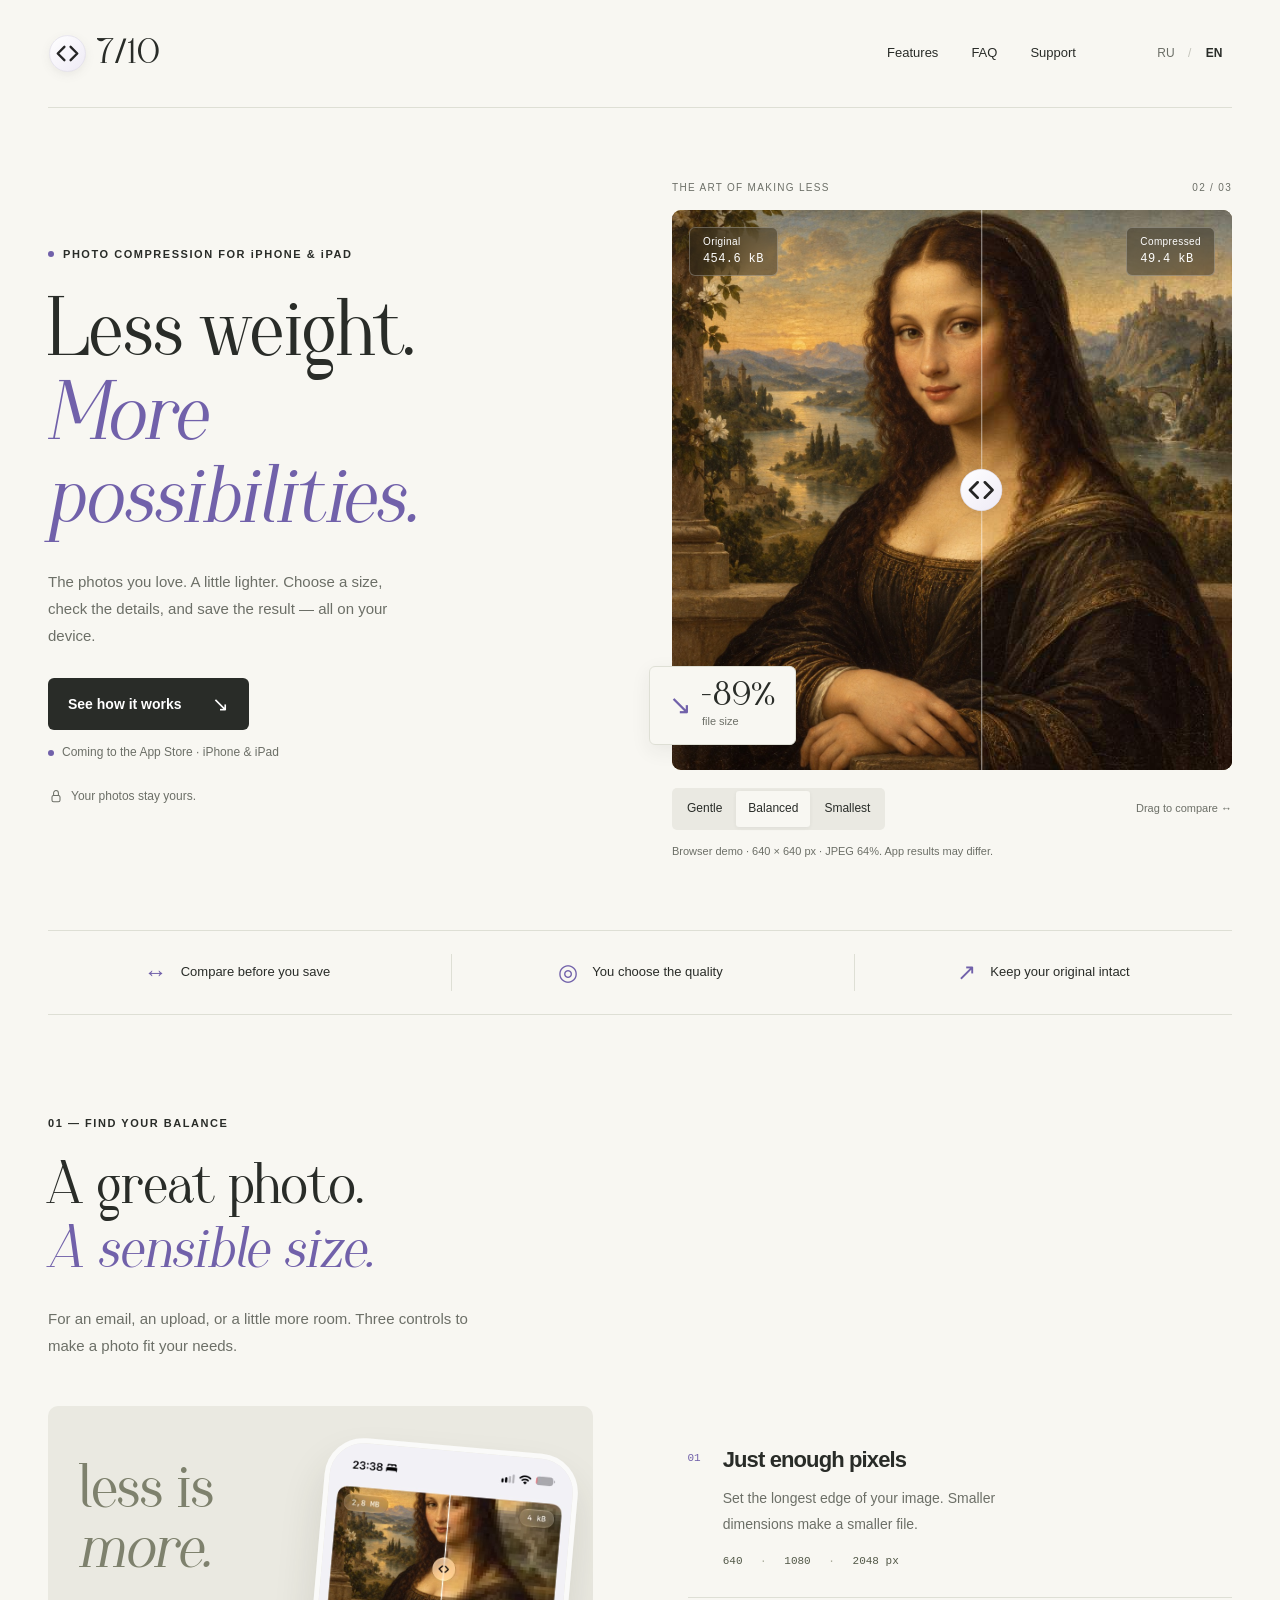
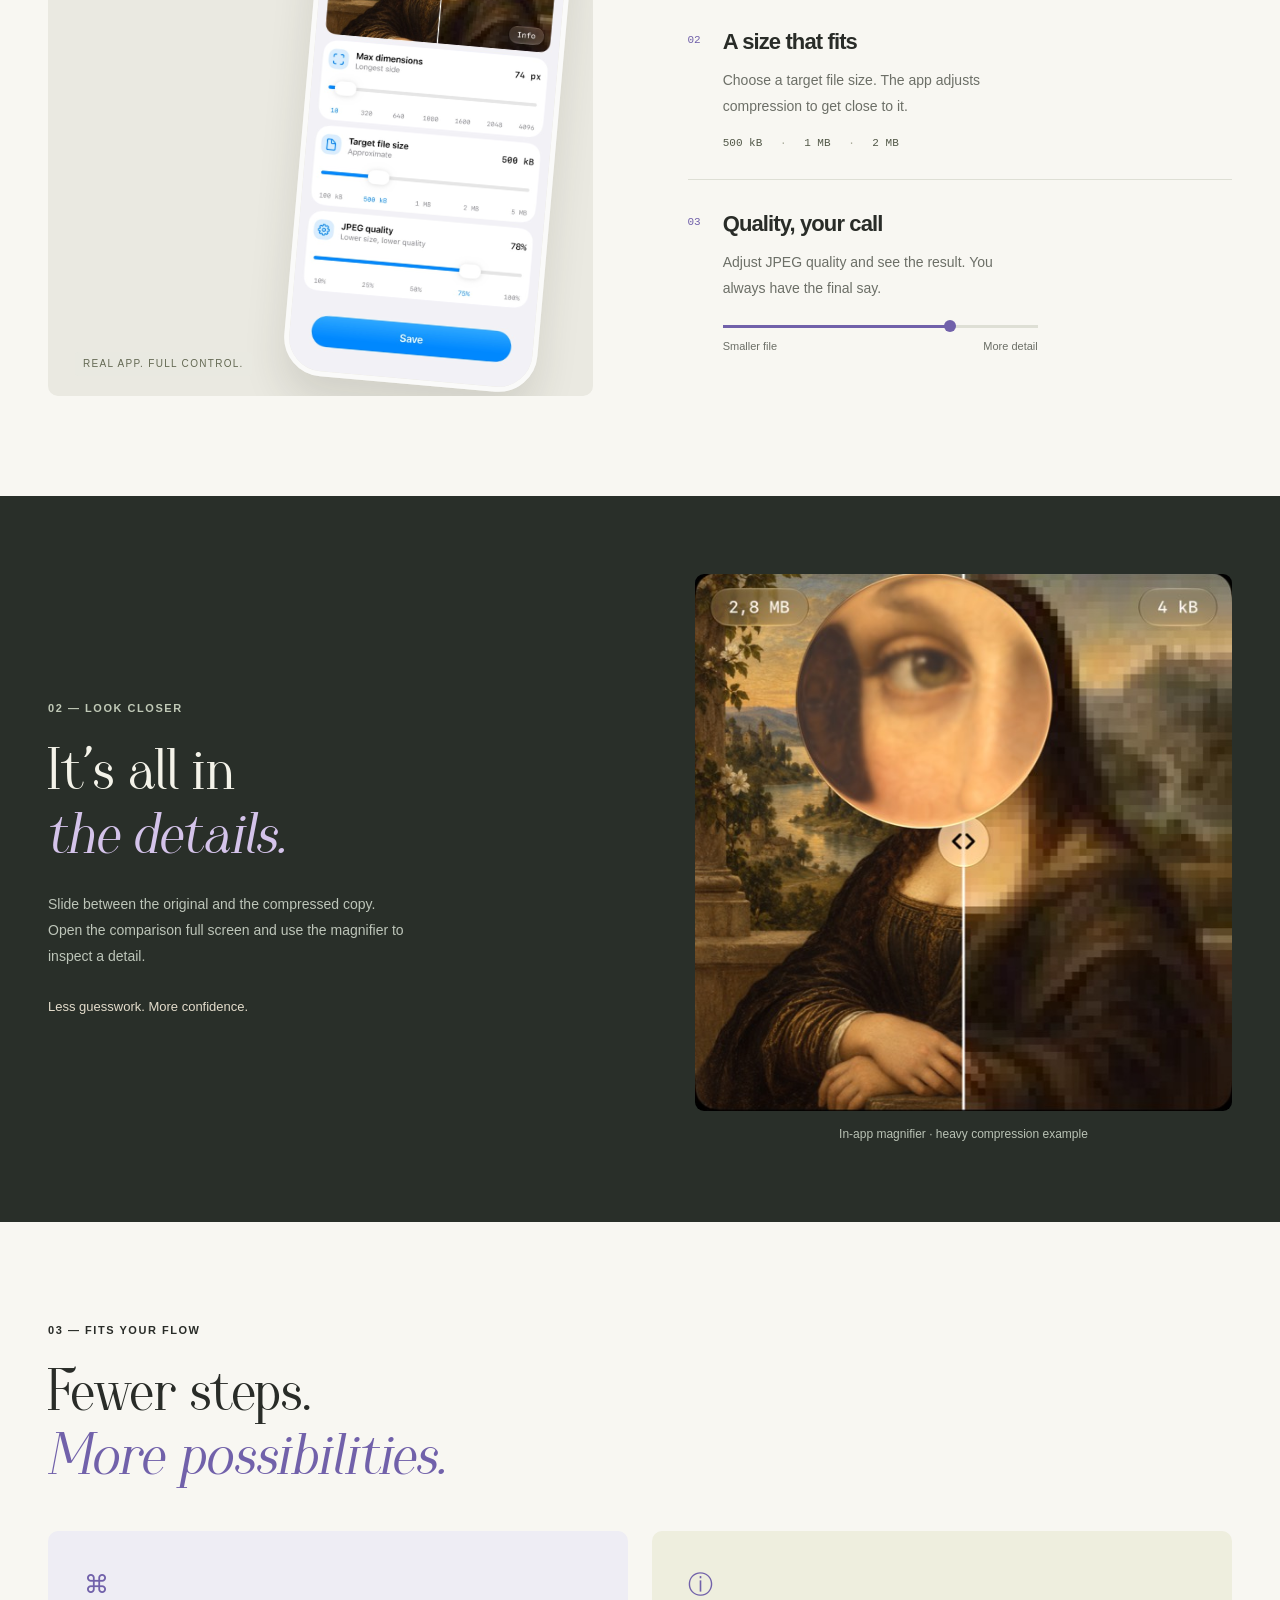
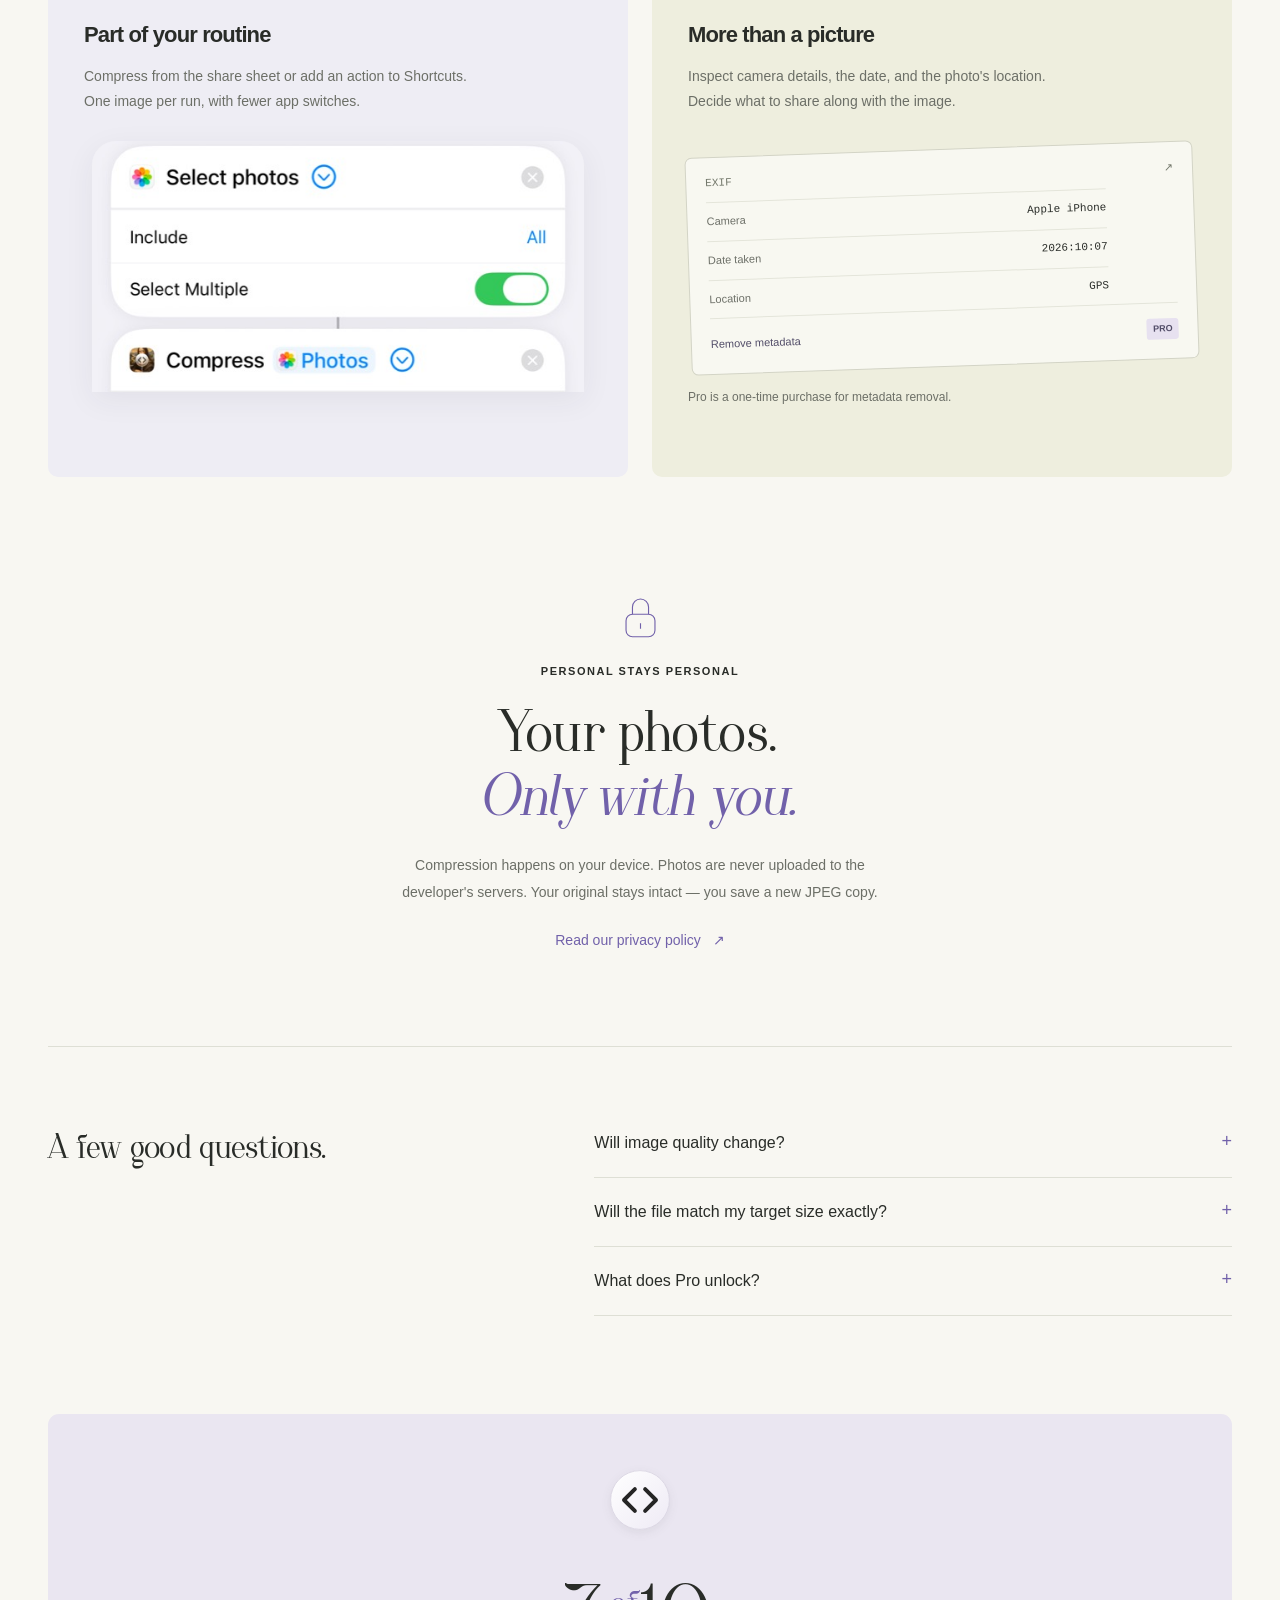
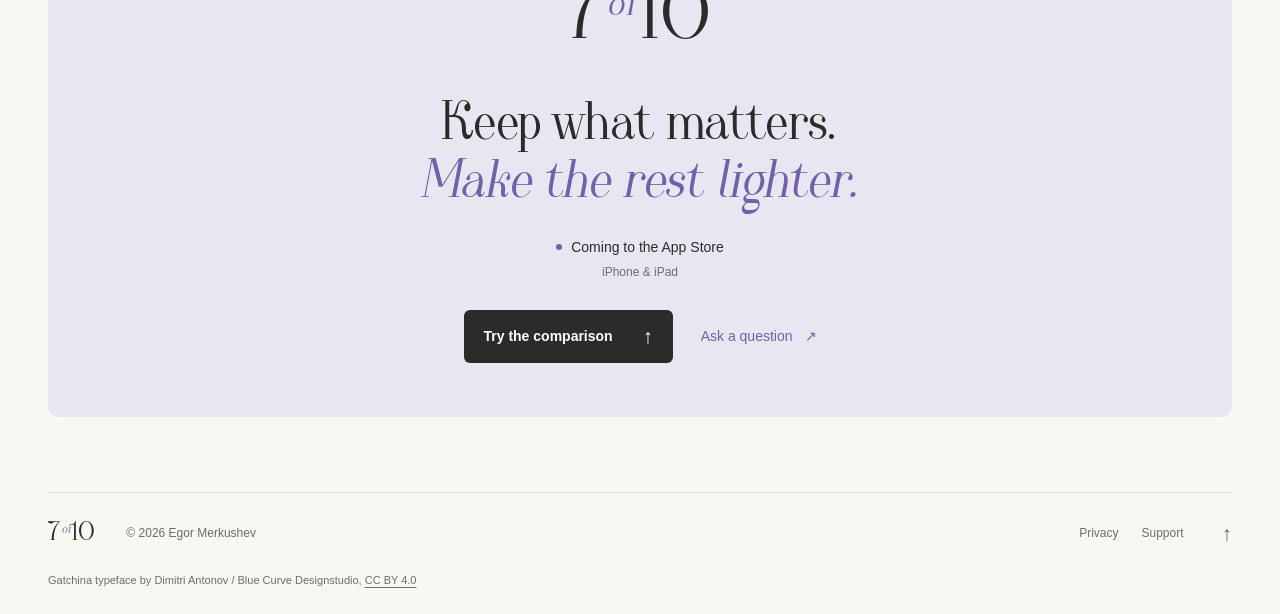
==== website/7of10/index.html @ e05f2021 "Display 7/10 in site headers with 7 of 10 accessible text" ====
<!doctype html>
<html lang="ru">
<head>
  <meta charset="utf-8">
  <meta name="viewport" content="width=device-width, initial-scale=1">
  <meta name="theme-color" content="#f8f7f2">
  <meta name="description" content="7 из 10 — сжимайте фотографии на iPhone и iPad. Настройте размер, сравните детали и сохраните JPEG-копию. Всё на вашем устройстве.">
  <title>7 из 10 — меньше вес, больше свободы</title>
  <link rel="canonical" href="https://egormerkushev.ru/7of10/">
  <link rel="alternate" hreflang="ru" href="https://egormerkushev.ru/7of10/">
  <link rel="alternate" hreflang="en" href="https://egormerkushev.ru/7of10/?lang=en">
  <link rel="alternate" hreflang="x-default" href="https://egormerkushev.ru/7of10/">
  <meta property="og:type" content="website">
  <meta property="og:site_name" content="7 из 10 · 7 of 10">
  <meta property="og:url" content="https://egormerkushev.ru/7of10/">
  <meta property="og:title" content="7 из 10 — фотокомпрессор · 7 of 10 — photo compressor">
  <meta property="og:description" content="Сжимайте фото на iPhone и iPad прямо на устройстве. Compress photos on iPhone and iPad, right on your device.">
  <meta property="og:image" content="https://egormerkushev.ru/7of10/assets/og-image.jpg">
  <meta property="og:image:width" content="1200">
  <meta property="og:image:height" content="630">
  <meta property="og:image:alt" content="7 of 10: original vs compressed portrait, −89% file size">
  <meta property="og:locale" content="ru_RU">
  <meta property="og:locale:alternate" content="en_US">
  <meta name="twitter:card" content="summary_large_image">
  <link rel="icon" type="image/svg+xml" href="assets/favicon.svg?v=2">
  <link rel="apple-touch-icon" href="assets/apple-touch-icon.png?v=2">
  <link rel="preload" as="image" href="assets/mona-lisa.jpg" fetchpriority="high">
  <link rel="preload" as="font" type="font/woff2" href="assets/fonts/gatchina-regular.woff2" crossorigin>
  <link rel="preload" as="font" type="font/woff2" href="assets/fonts/gatchina-italic.woff2" crossorigin>
  <link rel="stylesheet" href="landing.css?v=2">
  <script>
    // Pick the language before first paint so English visitors don't see Russian copy flash.
    (() => {
      let lang = new URLSearchParams(location.search).get('lang');
      if (lang !== 'ru' && lang !== 'en') {
        try { lang = localStorage.getItem('7of10-lang'); } catch (error) { lang = null; }
      }
      if (lang !== 'ru' && lang !== 'en') lang = /^ru|^be|^uk|^kk/i.test(navigator.language || '') ? 'ru' : 'en';
      document.documentElement.lang = lang;
      document.documentElement.classList.add('js');
      if (lang === 'en') document.documentElement.classList.add('lang-pending');
    })();
  </script>
  <script src="landing.js" defer></script>
  <script type="application/ld+json">{"@context": "https://schema.org", "@type": "SoftwareApplication", "name": "7 из 10", "alternateName": "7 of 10", "applicationCategory": "PhotographyApplication", "operatingSystem": "iOS, iPadOS", "description": "Сжимайте фотографии на iPhone и iPad: настройте размер, сравните детали и сохраните JPEG-копию. Всё на вашем устройстве.", "url": "https://egormerkushev.ru/7of10/", "image": "https://egormerkushev.ru/7of10/assets/og-image.jpg", "author": {"@type": "Person", "name": "Egor Merkushev"}, "inLanguage": ["ru", "en"]}</script>
</head>
<body>
  <a class="skip-link" href="#main" data-ru="К содержимому" data-en="Skip to content">К содержимому</a>
  <header class="header wrap">
    <a class="brand" href="#top" aria-label="7 of 10"><img class="brand-icon" src="assets/favicon.svg?v=2" width="39" height="39" alt="7 of 10"><span class="wordmark" aria-hidden="true">7/10</span></a>
    <nav class="nav" aria-label="Навигация" data-label-ru="Навигация" data-label-en="Navigation">
      <a href="#features" data-ru="Возможности" data-en="Features">Возможности</a>
      <a href="#faq" data-ru="Вопросы" data-en="FAQ">Вопросы</a>
      <a href="support/" data-ru="Поддержка" data-en="Support">Поддержка</a>
    </nav>
    <div class="language" role="group" aria-label="Язык" data-label-ru="Язык" data-label-en="Language"><button type="button" data-language="ru" aria-pressed="true">RU</button><span>/</span><button type="button" data-language="en" aria-pressed="false">EN</button></div>
  </header>
  <main id="main">
    <section class="hero wrap" id="top">
      <div class="hero-copy">
        <p class="eyebrow"><span class="tiny-dot"></span><span data-ru="ФОТОКОМПРЕССОР ДЛЯ iPHONE И iPAD" data-en="PHOTO COMPRESSION FOR iPHONE & iPAD">ФОТОКОМПРЕССОР ДЛЯ iPHONE И iPAD</span></p>
        <h1><span data-ru="Меньше вес." data-en="Less weight.">Меньше вес.</span><br><em data-ru="Больше" data-en="More">Больше</em><br><em data-ru="свободы." data-en="possibilities.">свободы.</em></h1>
        <p class="hero-description" data-ru="Любимые фотографии. Только легче. Выбирайте размер, проверяйте детали и сохраняйте результат — всё на вашем устройстве." data-en="The photos you love. A little lighter. Choose a size, check the details, and save the result — all on your device.">Любимые фотографии. Только легче. Выбирайте размер, проверяйте детали и сохраняйте результат — всё на вашем устройстве.</p>
        <div class="hero-actions"><a class="button button-dark" href="#features"><span data-ru="Как это работает" data-en="See how it works">Как это работает</span><span aria-hidden="true">↘</span></a><span class="availability"><span class="tiny-dot pulse" aria-hidden="true"></span><span data-ru="Скоро в App Store · iPhone и iPad" data-en="Coming to the App Store · iPhone & iPad">Скоро в App Store · iPhone и iPad</span></span></div>
        <p class="hero-footnote"><svg viewBox="0 0 20 20" fill="none" aria-hidden="true"><rect x="5" y="8" width="10" height="8" rx="2"/><path d="M7 8V5a3 3 0 0 1 6 0v3"/></svg><span data-ru="Ваши фото остаются вашими." data-en="Your photos stay yours.">Ваши фото остаются вашими.</span></p>
      </div>
      <div class="hero-demo" id="demo">
        <div class="demo-heading"><span data-ru="ИСКУССТВО УМЕНЬШАТЬ" data-en="THE ART OF MAKING LESS">ИСКУССТВО УМЕНЬШАТЬ</span><span id="preset-counter" aria-hidden="true">02 / 03</span></div>
        <div class="comparison" id="comparison" style="--split:50%">
          <img class="demo-original" id="demo-original" src="assets/mona-lisa.jpg" width="1254" height="1254" alt="Портрет Моны Лизы — оригинал для сравнения" data-alt-ru="Портрет Моны Лизы — оригинал для сравнения" data-alt-en="Mona Lisa portrait — original for comparison" fetchpriority="high">
          <img class="demo-compressed" id="demo-compressed" width="1254" height="1254" alt="" hidden>
          <div class="image-label image-label-original"><span data-ru="Оригинал" data-en="Original">Оригинал</span><strong id="original-size">JPEG</strong></div>
          <div class="image-label image-label-result" hidden><span data-ru="Результат" data-en="Compressed">Результат</span><strong id="compressed-size">—</strong></div>
          <div class="comparison-divider" hidden><span aria-hidden="true"><img src="assets/favicon.svg?v=2" width="45" height="45" alt=""></span></div>
          <input id="comparison-range" type="range" min="0" max="100" value="50" aria-label="Положение разделителя сравнения" data-label-ru="Положение разделителя сравнения" data-label-en="Before and after comparison position" hidden>
          <div class="saving" hidden><span class="saving-arrow" aria-hidden="true">↘</span><strong id="saving-percent">—</strong><span data-ru="к размеру файла" data-en="file size">к размеру файла</span></div>
        </div>
        <div class="demo-controls" hidden><div class="presets" role="group" aria-label="Степень сжатия" data-label-ru="Степень сжатия" data-label-en="Compression level"><button type="button" data-preset="gentle" aria-pressed="false" data-ru="Бережно" data-en="Gentle">Бережно</button><button type="button" data-preset="balanced" aria-pressed="true" data-ru="Баланс" data-en="Balanced">Баланс</button><button type="button" data-preset="small" aria-pressed="false" data-ru="Минимум" data-en="Smallest">Минимум</button></div><span class="demo-hint" data-ru="Потяните разделитель ↔" data-en="Drag to compare ↔">Потяните разделитель ↔</span></div>
        <p class="demo-note" id="demo-note" aria-live="polite" data-ru="Одна фотография. Много возможностей." data-en="One photo. Many possibilities.">Одна фотография. Много возможностей.</p>
        <noscript><p class="demo-note">Для интерактивного сравнения включите JavaScript. / Enable JavaScript to compare images.</p></noscript>
      </div>
    </section>
    <div class="benefit-strip wrap"><span><i aria-hidden="true">↔</i><span data-ru="Сравнивайте до сохранения" data-en="Compare before you save">Сравнивайте до сохранения</span></span><span><i aria-hidden="true">◎</i><span data-ru="Управляйте качеством" data-en="You choose the quality">Управляйте качеством</span></span><span><i aria-hidden="true">↗</i><span data-ru="Сохраняйте отдельную копию" data-en="Keep your original intact">Сохраняйте отдельную копию</span></span></div>
    <section class="control-section wrap section" id="features">
      <div class="section-intro reveal"><p class="eyebrow" data-ru="01 — ВАШ ИДЕАЛЬНЫЙ БАЛАНС" data-en="01 — FIND YOUR BALANCE">01 — ВАШ ИДЕАЛЬНЫЙ БАЛАНС</p><h2><span data-ru="Хорошее фото." data-en="A great photo.">Хорошее фото.</span><br><em data-ru="Разумный размер." data-en="A sensible size.">Разумный размер.</em></h2><p data-ru="Для письма, анкеты или просто свободного места. Три настройки, чтобы фотография подошла под вашу задачу." data-en="For an email, an upload, or a little more room. Three controls to make a photo fit your needs.">Для письма, анкеты или просто свободного места. Три настройки, чтобы фотография подошла под вашу задачу.</p></div>
      <div class="controls-layout">
        <div class="app-stage reveal"><span class="stage-word" aria-hidden="true">less is<br><em>more.</em></span><img src="assets/compression-screen.jpg" width="589" height="1280" loading="lazy" alt="Экран приложения с настройками размера, веса и качества JPEG" data-alt-ru="Экран приложения с настройками размера, веса и качества JPEG" data-alt-en="App screen showing dimensions, target file size, and JPEG quality controls"><span class="stage-caption" data-ru="РЕАЛЬНЫЙ ЭКРАН. ПОЛНЫЙ КОНТРОЛЬ." data-en="REAL APP. FULL CONTROL.">РЕАЛЬНЫЙ ЭКРАН. ПОЛНЫЙ КОНТРОЛЬ.</span></div>
        <div class="control-list reveal"><article><span class="control-number">01</span><div><h3 data-ru="Пиксели по делу" data-en="Just enough pixels">Пиксели по делу</h3><p data-ru="Задайте максимальную сторону изображения. Меньше разрешение — меньше файл." data-en="Set the longest edge of your image. Smaller dimensions make a smaller file.">Задайте максимальную сторону изображения. Меньше разрешение — меньше файл.</p><span class="control-example">640 <span>·</span> 1080 <span>·</span> 2048 px</span></div></article><article><span class="control-number">02</span><div><h3 data-ru="Вес под задачу" data-en="A size that fits">Вес под задачу</h3><p data-ru="Укажите желаемый размер файла. Приложение подберёт сжатие, чтобы приблизиться к цели." data-en="Choose a target file size. The app adjusts compression to get close to it.">Укажите желаемый размер файла. Приложение подберёт сжатие, чтобы приблизиться к цели.</p><span class="control-example">500 kB <span>·</span> 1 MB <span>·</span> 2 MB</span></div></article><article><span class="control-number">03</span><div><h3 data-ru="Качество на ваш вкус" data-en="Quality, your call">Качество на ваш вкус</h3><p data-ru="Настройте качество JPEG и сразу оцените результат. Последнее слово всегда за вами." data-en="Adjust JPEG quality and see the result. You always have the final say.">Настройте качество JPEG и сразу оцените результат. Последнее слово всегда за вами.</p><div class="quality-line" aria-hidden="true"><span></span><i></i></div><div class="quality-labels"><span data-ru="Меньше файл" data-en="Smaller file">Меньше файл</span><span data-ru="Больше деталей" data-en="More detail">Больше деталей</span></div></div></article></div>
      </div>
    </section>
    <section class="detail-section"><div class="wrap detail-layout"><div class="detail-copy reveal"><p class="eyebrow" data-ru="02 — ПРИСМОТРИТЕСЬ" data-en="02 — LOOK CLOSER">02 — ПРИСМОТРИТЕСЬ</p><h2><span data-ru="Всё дело" data-en="It's all in">Всё дело</span><br><em data-ru="в деталях." data-en="the details.">в деталях.</em></h2><p data-ru="Проведите границу между оригиналом и сжатой копией. Откройте сравнение на весь экран и рассмотрите нужный фрагмент под лупой." data-en="Slide between the original and the compressed copy. Open the comparison full screen and use the magnifier to inspect a detail.">Проведите границу между оригиналом и сжатой копией. Откройте сравнение на весь экран и рассмотрите нужный фрагмент под лупой.</p><span class="detail-note" data-ru="Меньше догадок. Больше уверенности." data-en="Less guesswork. More confidence.">Меньше догадок. Больше уверенности.</span></div><figure class="detail-figure reveal"><div class="detail-crop"><img src="assets/detail-screen.jpg" width="589" height="1280" loading="lazy" alt="Полноэкранное сравнение в приложении с лупой на глазе портрета" data-alt-ru="Полноэкранное сравнение в приложении с лупой на глазе портрета" data-alt-en="In-app comparison with a magnifier over the portrait's eye"></div><figcaption data-ru="Лупа в приложении · пример сильного сжатия" data-en="In-app magnifier · heavy compression example">Лупа в приложении · пример сильного сжатия</figcaption></figure></div></section>
    <section class="workflow-section wrap section"><div class="section-intro reveal"><p class="eyebrow" data-ru="03 — В ВАШЕМ РИТМЕ" data-en="03 — FITS YOUR FLOW">03 — В ВАШЕМ РИТМЕ</p><h2><span data-ru="Меньше действий." data-en="Fewer steps.">Меньше действий.</span><br><em data-ru="Больше пользы." data-en="More possibilities.">Больше пользы.</em></h2></div><div class="feature-pair"><article class="shortcut-card reveal"><div><span class="feature-symbol" aria-hidden="true">⌘</span><h3 data-ru="Встроится в привычки" data-en="Part of your routine">Встроится в привычки</h3><p data-ru="Сжимайте фото из меню «Поделиться» или добавьте действие в Shortcuts. Один снимок за запуск, без лишних переходов." data-en="Compress from the share sheet or add an action to Shortcuts. One image per run, with fewer app switches.">Сжимайте фото из меню «Поделиться» или добавьте действие в Shortcuts. Один снимок за запуск, без лишних переходов.</p></div><div class="shortcut-image"><img src="assets/shortcuts-screen.jpg" width="589" height="1280" loading="lazy" alt="Действие Compress Image в Apple Shortcuts" data-alt-ru="Действие Compress Image в Apple Shortcuts" data-alt-en="Compress Image action in Apple Shortcuts"></div></article><article class="metadata-card reveal"><div><span class="feature-symbol" aria-hidden="true">ⓘ</span><h3 data-ru="Не только изображение" data-en="More than a picture">Не только изображение</h3><p data-ru="Посмотрите данные камеры, дату и координаты съёмки. Решайте, чем делиться вместе с фотографией." data-en="Inspect camera details, the date, and the photo's location. Decide what to share along with the image.">Посмотрите данные камеры, дату и координаты съёмки. Решайте, чем делиться вместе с фотографией.</p></div><div class="metadata-illustration" aria-hidden="true"><div><span>EXIF</span><span>↗</span></div><p><span data-ru="Камера" data-en="Camera">Камера</span><span>Apple iPhone</span></p><p><span data-ru="Дата съёмки" data-en="Date taken">Дата съёмки</span><span>2026:10:07</span></p><p><span data-ru="Геопозиция" data-en="Location">Геопозиция</span><span>GPS</span></p><div class="metadata-remove"><span data-ru="Удаление метаданных" data-en="Remove metadata">Удаление метаданных</span><strong>PRO</strong></div></div><p class="pro-note" data-ru="Pro — разовая покупка для удаления метаданных." data-en="Pro is a one-time purchase for metadata removal.">Pro — разовая покупка для удаления метаданных.</p></article></div></section>
    <section class="privacy-section wrap reveal" id="privacy"><svg class="privacy-lock" viewBox="0 0 48 56" fill="none" aria-hidden="true"><rect x="6" y="24" width="36" height="28" rx="8"/><path d="M14 24V15a10 10 0 0 1 20 0v9M24 35v7"/></svg><p class="eyebrow" data-ru="ЛИЧНОЕ ОСТАЁТСЯ ЛИЧНЫМ" data-en="PERSONAL STAYS PERSONAL">ЛИЧНОЕ ОСТАЁТСЯ ЛИЧНЫМ</p><h2><span data-ru="Ваши фотографии." data-en="Your photos.">Ваши фотографии.</span><br><em data-ru="Только у вас." data-en="Only with you.">Только у вас.</em></h2><p data-ru="Сжатие происходит на устройстве. Фотографии не отправляются на серверы разработчика. Оригинал остаётся на месте — вы сохраняете новую JPEG-копию." data-en="Compression happens on your device. Photos are never uploaded to the developer's servers. Your original stays intact — you save a new JPEG copy.">Сжатие происходит на устройстве. Фотографии не отправляются на серверы разработчика. Оригинал остаётся на месте — вы сохраняете новую JPEG-копию.</p><a class="text-link" href="privacy/"><span data-ru="О конфиденциальности" data-en="Read our privacy policy">О конфиденциальности</span><span aria-hidden="true">↗</span></a></section>
    <section class="faq-section wrap" id="faq"><h2 data-ru="Кстати, о главном." data-en="A few good questions.">Кстати, о главном.</h2><div><details><summary data-ru="Качество фотографии изменится?" data-en="Will image quality change?">Качество фотографии изменится?</summary><p data-ru="JPEG использует сжатие с потерями. Чем меньше размер и ниже качество, тем заметнее изменения. Сравнение и лупа помогают выбрать подходящий баланс перед сохранением." data-en="JPEG uses lossy compression. Lower dimensions and quality can make changes more visible. The comparison and magnifier help you choose a balance before saving.">JPEG использует сжатие с потерями. Чем меньше размер и ниже качество, тем заметнее изменения. Сравнение и лупа помогают выбрать подходящий баланс перед сохранением.</p></details><details><summary data-ru="Размер файла будет точно таким, как я задам?" data-en="Will the file match my target size exactly?">Размер файла будет точно таким, как я задам?</summary><p data-ru="Целевой размер приблизительный. Результат зависит от содержимого фотографии, разрешения и выбранного качества JPEG. Фактический размер можно проверить до сохранения." data-en="The target is approximate. The result depends on the photo's content, dimensions, and JPEG quality. You can check the actual size before saving.">Целевой размер приблизительный. Результат зависит от содержимого фотографии, разрешения и выбранного качества JPEG. Фактический размер можно проверить до сохранения.</p></details><details><summary data-ru="Для чего нужна покупка Pro?" data-en="What does Pro unlock?">Для чего нужна покупка Pro?</summary><p data-ru="Сжатие, сравнение и сохранение доступны без Pro. Разовая покупка открывает удаление метаданных, в том числе через действие Shortcuts." data-en="Compression, comparison, and saving work without Pro. A one-time purchase unlocks metadata removal, including through the Shortcuts action.">Сжатие, сравнение и сохранение доступны без Pro. Разовая покупка открывает удаление метаданных, в том числе через действие Shortcuts.</p></details></div></section>
    <section class="closing wrap reveal"><img class="brand-icon" src="assets/favicon.svg?v=2" width="39" height="39" alt="" aria-hidden="true"><p class="closing-wordmark" aria-label="7 из 10" data-label-ru="7 из 10" data-label-en="7 of 10"><span class="wordmark" aria-hidden="true">7<i data-ru="из" data-en="of">из</i>10</span></p><h2><span data-ru="Оставьте главное." data-en="Keep what matters.">Оставьте главное.</span><br><em data-ru="Уменьшите остальное." data-en="Make the rest lighter.">Уменьшите остальное.</em></h2><p class="coming-soon"><span class="tiny-dot"></span><span data-ru="Скоро в App Store" data-en="Coming to the App Store">Скоро в App Store</span></p><span class="platforms">iPhone & iPad</span><div class="closing-actions"><a class="button button-dark" href="#demo"><span data-ru="Попробовать сравнение" data-en="Try the comparison">Попробовать сравнение</span><span aria-hidden="true">↑</span></a><a class="text-link" href="support/"><span data-ru="Задать вопрос" data-en="Ask a question">Задать вопрос</span><span aria-hidden="true">↗</span></a></div></section>
  </main>
  <footer class="footer wrap"><a class="brand" href="#top" aria-label="7 из 10" data-label-ru="7 из 10" data-label-en="7 of 10"><span class="wordmark" aria-hidden="true">7<i data-ru="из" data-en="of">из</i>10</span></a><span>© 2026 Egor Merkushev</span><div><a href="privacy/" data-ru="Конфиденциальность" data-en="Privacy">Конфиденциальность</a><a href="support/" data-ru="Поддержка" data-en="Support">Поддержка</a><a href="#top" aria-label="Наверх" data-label-ru="Наверх" data-label-en="Back to top">↑</a></div><p class="font-credit"><span data-ru="Шрифт Gatchina — Дмитрий Антонов / Синяя Кривая," data-en="Gatchina typeface by Dimitri Antonov / Blue Curve Designstudio,">Шрифт Gatchina — Дмитрий Антонов / Синяя Кривая,</span> <a href="https://creativecommons.org/licenses/by/4.0/" rel="license noopener">CC BY 4.0</a></p></footer>
</body>
</html>
---- website/7of10/landing.css ----
@font-face{font-family:Gatchina;src:url(assets/fonts/gatchina-regular.woff2) format('woff2');font-weight:400;font-style:normal;font-display:swap}
@font-face{font-family:Gatchina;src:url(assets/fonts/gatchina-italic.woff2) format('woff2');font-weight:400;font-style:italic;font-display:swap}
:root{color-scheme:light;--paper:#f8f7f2;--ink:#292c28;--muted:#6c6f67;--line:#dedfd5;--purple:#7161aa;--serif:Gatchina,Georgia,'Times New Roman',serif;--sans:-apple-system,BlinkMacSystemFont,'Segoe UI',sans-serif}
*{box-sizing:border-box}html{scroll-behavior:smooth;scroll-padding-top:32px}body{margin:0;background:var(--paper);color:var(--ink);font:16px/1.6 var(--sans);-webkit-font-smoothing:antialiased}a{color:inherit;text-decoration:none}button,input{font:inherit}button,a,input,summary{-webkit-tap-highlight-color:transparent}button{color:inherit;cursor:pointer}button:focus-visible,a:focus-visible,input:focus-visible,summary:focus-visible{outline:3px solid var(--purple);outline-offset:5px}button{border:0}img{display:block;max-width:100%}h1,h2,h3,p,figure{margin:0}h1,h2{font-family:var(--serif);font-weight:400;letter-spacing:-.02em}h2{font-size:clamp(40px,4.6vw,62px);line-height:1.08}h1 em,h2 em{font-weight:400;color:var(--purple)}[hidden]{display:none!important}.wrap{width:min(1200px,calc(100% - 96px));margin-inline:auto}.skip-link{position:fixed;z-index:20;top:8px;left:8px;background:var(--ink);color:white;padding:12px;transform:translateY(-160%)}.skip-link:focus{transform:none}.header{height:108px;display:flex;align-items:center;border-bottom:1px solid var(--line);gap:32px}.brand{display:inline-flex;align-items:center;gap:10px;font-size:23px;font-weight:650;letter-spacing:-1px;white-space:nowrap}.brand-icon{width:39px;height:39px;display:block;flex-shrink:0;filter:drop-shadow(0 3px 5px #292c2812)}.brand-dot{font-size:10px;align-self:flex-start;padding-top:4px;margin-left:-7px}.nav{display:flex;gap:33px;margin-left:auto;font-size:13px}.nav a:hover,.footer a:hover{color:var(--purple)}.language{display:flex;gap:4px;align-items:center;font-size:12px;margin-left:40px;letter-spacing:.06em}.language button{background:none;padding:10px 6px;min-width:36px;min-height:40px;border-radius:6px;color:var(--muted)}.language button[aria-pressed=true]{color:var(--ink);font-weight:750}.language>span{color:#c3c4ba}.hero{padding:72px 0 58px;display:grid;grid-template-columns:1fr 1fr;gap:64px;align-items:center}.eyebrow{font-size:11px;font-weight:650;letter-spacing:.14em;display:flex;align-items:center;gap:9px}.tiny-dot{width:6px;height:6px;border-radius:50%;background:var(--purple);display:inline-block;flex-shrink:0}.hero h1{font-size:clamp(58px,6.4vw,88px);line-height:1.02;margin:27px 0 27px}.hero-description{color:var(--muted);font-size:15px;line-height:1.8;max-width:360px}.hero-actions{display:flex;flex-direction:column;align-items:flex-start;gap:13px;margin-top:29px}.button{display:inline-flex;align-items:center;justify-content:space-between;gap:30px;border-radius:6px;padding:15px 20px;font-size:14px;font-weight:550;transition:background .2s,transform .2s}.button-dark{background:var(--ink);color:white}.button-dark:hover{background:#49423d;transform:translateY(-2px)}.button span:last-child{font-size:20px;line-height:1}.availability{display:inline-flex;align-items:center;gap:8px;font-size:12px;color:var(--muted)}.hero-footnote{display:flex;gap:7px;align-items:center;font-size:12px;color:var(--muted);margin-top:25px}.hero-footnote svg{width:16px;height:16px;stroke:currentColor;stroke-width:1.3}.hero-demo{min-width:0}.demo-heading{display:flex;justify-content:space-between;font-size:10px;letter-spacing:.13em;margin-bottom:14px;color:var(--muted)}.comparison{position:relative;aspect-ratio:1;isolation:isolate;background:#c4ae84;border-radius:9px}.comparison>img{width:100%;height:100%;object-fit:cover;border-radius:9px}.demo-compressed{position:absolute;inset:0;clip-path:inset(0 0 0 var(--split));image-rendering:auto}.image-label{position:absolute;top:17px;display:flex;flex-direction:column;gap:0;color:white;background:#28261d70;border:1px solid #ffffff40;padding:6px 13px;border-radius:6px;-webkit-backdrop-filter:blur(12px);backdrop-filter:blur(12px);pointer-events:none;font-size:10px;letter-spacing:.04em}.image-label strong{font:12px/1.6 ui-monospace,SFMono-Regular,monospace}.image-label-original{left:17px}.image-label-result{right:17px}.comparison-divider{position:absolute;left:var(--split);top:0;bottom:0;width:1.5px;background:#fff9;transform:translateX(-50%);pointer-events:none}.comparison-divider>span{position:absolute;top:50%;left:50%;transform:translate(-50%,-50%);width:45px;height:45px;border-radius:50%;filter:drop-shadow(0 2px 8px #0002)}.comparison-divider>span img{width:100%;height:100%}.comparison input{position:absolute;inset:0;width:100%;height:100%;margin:0;appearance:none;-webkit-appearance:none;background:transparent;cursor:ew-resize;border-radius:9px;touch-action:pan-y}.comparison input::-webkit-slider-thumb{appearance:none;-webkit-appearance:none;width:1px;height:44px;background:transparent}.comparison input::-moz-range-thumb{width:1px;height:44px;background:transparent;border:0}.comparison input:focus-visible{outline-offset:6px}.saving{position:absolute;left:-23px;bottom:25px;background:var(--paper);border:1px solid var(--line);border-radius:6px;box-shadow:0 6px 20px #292c2812;padding:13px 19px;display:grid;grid-template-columns:auto auto;align-items:center;gap:0 10px;pointer-events:none}.saving-arrow{font-size:27px;color:var(--purple);grid-row:span 2}.saving strong{font:32px/1.05 var(--serif);letter-spacing:-.02em}.saving>span:last-child{font-size:11px;color:var(--muted)}.demo-controls{display:flex;align-items:center;justify-content:space-between;gap:12px;margin-top:18px}.presets{display:flex;background:#eae9e2;padding:3px;border-radius:5px;gap:2px}.presets button{font-size:12px;background:none;border-radius:3px;padding:8px 12px;min-height:36px;transition:background .2s}.presets button[aria-pressed=true]{background:var(--paper);box-shadow:0 1px 4px #292c2810}.demo-hint{font-size:11px;color:var(--muted);white-space:nowrap}.demo-note{font-size:11px;color:var(--muted);margin-top:13px;min-height:29px;line-height:1.6}.benefit-strip{display:grid;grid-template-columns:repeat(3,1fr);border-block:1px solid var(--line);padding-block:23px;gap:25px}.benefit-strip>span{display:flex;align-items:center;justify-content:center;gap:14px;font-size:13px}.benefit-strip>span+span{border-left:1px solid var(--line)}.benefit-strip i{font-style:normal;color:var(--purple);font-size:23px}.section{padding-block:100px}.section-intro{max-width:700px}.section-intro h2{margin-top:23px}.section-intro>p:last-child:not(.eyebrow){margin-top:22px;color:var(--muted);font-size:15px;max-width:450px;line-height:1.8}.controls-layout{display:grid;grid-template-columns:1fr 1fr;gap:95px;margin-top:47px;align-items:center}.app-stage{height:590px;border-radius:10px;background:#eae9e1;position:relative;overflow:hidden;display:flex;justify-content:flex-end;padding:39px 35px 0}.app-stage>img{width:254px;height:auto;align-self:flex-start;border:5px solid #fafaf9;border-radius:39px;box-shadow:0 24px 40px #31332522;position:relative;transform:rotate(5deg)}.stage-word{position:absolute;left:31px;top:53px;font:64px/.95 var(--serif);letter-spacing:-.03em;color:#7e816d}.stage-word em{font-weight:400}.stage-caption{position:absolute;bottom:20px;left:27px;font-size:10px;letter-spacing:.13em;color:#646953;background:#eae9e1dd;padding:4px 8px;border-radius:3px}.control-list article{display:flex;gap:22px;padding:30px 0;border-bottom:1px solid var(--line)}.control-list article:first-child{padding-top:0}.control-list article:last-child{border:0;padding-bottom:0}.control-number{font:11px ui-monospace,monospace;color:var(--purple);padding-top:6px}.control-list h3,.feature-pair h3{font-size:22px;line-height:1.3;font-weight:550;letter-spacing:-.04em}.control-list p{color:var(--muted);font-size:14px;line-height:1.8;margin-top:12px;max-width:315px}.control-example{display:block;font:11px ui-monospace,monospace;margin-top:18px;color:#525848}.control-example span{padding:0 11px;color:#abad9d}.quality-line{position:relative;height:3px;margin-top:24px;background:#dedfd5}.quality-line span{position:absolute;left:0;top:0;height:3px;width:72%;background:var(--purple)}.quality-line i{position:absolute;width:12px;height:12px;border-radius:50%;background:var(--purple);top:50%;left:72%;transform:translate(-50%,-50%)}.quality-labels{display:flex;justify-content:space-between;font-size:11px;color:var(--muted);margin-top:10px}.detail-section{background:#292f29;color:#f4f3e9;padding:78px 0}.detail-layout{display:grid;grid-template-columns:1fr 1fr;align-items:center;gap:110px}.detail-copy h2{margin:24px 0}.detail-copy h2 em{color:#d4c3ea}.detail-copy>p:not(.eyebrow){font-size:14px;line-height:1.85;color:#bdc5b9;max-width:360px}.detail-copy .eyebrow{color:#c0c9b7}.detail-note{display:block;font-size:13px;margin-top:27px;color:#e4ddcc}.detail-crop{position:relative;width:100%;aspect-ratio:1;border-radius:9px;overflow:hidden}.detail-crop img{position:absolute;width:100%;height:auto;max-width:none;top:-62.8%}.detail-figure figcaption{color:#b9c2b5;font-size:12px;text-align:center;margin-top:14px}.feature-pair{display:grid;grid-template-columns:1fr 1fr;gap:24px;margin-top:42px}.feature-pair article{border-radius:10px;overflow:hidden;padding:33px 36px 0;min-width:0}.shortcut-card{background:#eeedf4;height:546px;position:relative}.metadata-card{background:#eeeede}.feature-symbol{display:block;font-size:25px;margin-bottom:17px;color:var(--purple)}.feature-pair p{font-size:14px;line-height:1.8;color:var(--muted);margin-top:14px;max-width:400px}.shortcut-image{height:251px;overflow:hidden;margin:27px 8px 0;border-radius:24px 24px 0 0;box-shadow:0 8px 30px #322a4710}.shortcut-image img{width:100%;height:auto;transform:translateY(-14.7%)}.metadata-illustration{margin-top:35px;border:1px solid #d3d4c6;border-radius:7px;padding:19px;background:#f8f8f1;font-size:12px;transform:rotate(-2deg)}.metadata-illustration>div:first-child{display:flex;justify-content:space-between;font:11px ui-monospace,monospace;color:#72776a;padding-bottom:12px}.metadata-illustration p{display:flex;justify-content:space-between;border-top:1px solid #e4e5da;margin:0;padding:9px 0;font-size:11px}.metadata-illustration p span:last-child{font-family:ui-monospace,monospace;color:var(--ink)}.metadata-remove{display:flex;justify-content:space-between;align-items:center;border-top:1px solid #e4e5da;padding-top:15px;font-size:11px;color:#524d68;gap:9px}.metadata-remove strong{font-size:9px;background:#e7e1f0;padding:3px 6px;border-radius:3px}.feature-pair .pro-note{font-size:12px;margin:20px 0 24px}.privacy-section{display:flex;flex-direction:column;align-items:center;text-align:center;padding:18px 0 94px;border-bottom:1px solid var(--line)}.privacy-lock{width:39px;height:45px;stroke:var(--purple);stroke-width:1.4;margin-bottom:23px}.privacy-section h2{margin:22px 0}.privacy-section>p:not(.eyebrow){max-width:495px;color:var(--muted);font-size:14px;line-height:1.9}.text-link{display:inline-flex;align-items:center;gap:12px;font-size:14px;color:var(--purple);margin-top:24px}.text-link:hover{text-decoration:underline;text-underline-offset:5px}.faq-section{display:grid;grid-template-columns:.85fr 1.15fr;gap:75px;padding-block:80px}.faq-section h2{font-size:35px;line-height:1.2}.faq-section details{border-bottom:1px solid var(--line);padding:0 0 18px;margin-bottom:18px}.faq-section summary{font-size:16px;line-height:1.5;cursor:pointer;padding-block:4px;list-style:none;display:flex;justify-content:space-between;gap:20px}.faq-section summary::-webkit-details-marker{display:none}.faq-section summary::after{content:'+';color:var(--purple);font-size:18px;line-height:1.2}.faq-section details[open] summary::after{content:'−'}.faq-section details p{font-size:14px;max-width:560px;color:var(--muted);line-height:1.8;padding-top:16px}.closing{text-align:center;display:flex;align-items:center;flex-direction:column;background:#eae6f1;border-radius:11px;padding:54px 20px;margin-bottom:75px}.closing .brand-icon{width:64px;height:64px;margin-bottom:25px}.closing h2{font-size:clamp(33px,4.2vw,54px)}.coming-soon{display:flex;align-items:center;gap:9px;font-size:14px;margin:25px 0 5px}.platforms{font-size:12px;color:var(--muted)}.footer{display:flex;gap:30px;align-items:center;min-height:90px;border-top:1px solid var(--line)}.footer>.brand{font-size:19px}.footer>span{font-size:12px;color:var(--muted)}.footer>div{margin-left:auto;display:flex;align-items:center;gap:23px;font-size:12px;color:var(--muted)}.footer>div>a:last-child{font-size:21px;margin-left:15px}
@media(min-width:1500px){.hero{gap:85px;padding-block:85px}.hero-demo{max-width:570px}}
@media(max-width:1100px){.wrap{width:calc(100% - 64px)}.hero{gap:38px}.hero h1{font-size:clamp(52px,6.7vw,75px)}.eyebrow{font-size:10px}.demo-controls{flex-wrap:wrap}.controls-layout{gap:48px}.app-stage{padding-right:20px}.app-stage>img{width:235px}.stage-word{font-size:55px;left:20px}.detail-layout{gap:60px}.feature-pair article{padding-inline:27px}.shortcut-card{height:565px}.faq-section{gap:40px}}
@media(max-width:760px){.wrap{width:calc(100% - 40px)}.header{height:82px;gap:16px}.brand{font-size:21px}.brand-icon{width:33px;height:33px}.brand-dot{display:none}.nav{gap:18px;font-size:11px}.nav a:first-child{display:none}.language{margin-left:8px;gap:7px}.hero{grid-template-columns:1fr;padding:48px 0 37px;gap:39px}.hero-copy{max-width:560px}.hero h1{font-size:clamp(59px,11vw,82px);margin-block:23px}.hero h1 br:last-of-type{display:none}.hero h1 em:last-child::before{content:' '}.hero-description{max-width:420px;font-size:14px}.hero-actions{margin-top:24px}.hero-footnote{margin-top:20px}.hero-demo{width:100%;max-width:560px;justify-self:center}.saving{left:12px;bottom:17px;padding:10px 14px}.saving strong{font-size:27px}.demo-controls{flex-wrap:wrap;gap:10px 12px}.demo-hint{font-size:11px}.presets button{padding:8px 10px;font-size:12px}.benefit-strip{padding-block:15px;gap:12px}.benefit-strip>span{flex-direction:column;gap:3px;text-align:center;font-size:11px;line-height:1.4}.benefit-strip i{font-size:20px}.section{padding-block:65px}.section-intro h2{margin-top:20px}.section-intro>p:last-child:not(.eyebrow){font-size:14px}.controls-layout{grid-template-columns:1fr;gap:36px;margin-top:30px}.app-stage{height:auto;justify-content:center;padding:184px 0 36px 40px}.app-stage>img{width:236px}.stage-word{font-size:56px;left:24px;top:28px}.stage-caption{top:150px;bottom:auto;left:24px;background:none;padding:0}.control-list article{gap:19px;padding:25px 0}.control-list p{max-width:100%}.control-list h3{font-size:21px}.detail-section{padding-block:55px}.detail-layout{grid-template-columns:1fr;gap:32px}.detail-copy h2{margin-block:20px}.detail-copy>p:not(.eyebrow){max-width:480px}.detail-figure{max-width:500px;width:100%;justify-self:center}.detail-note{margin-top:20px}.feature-pair{grid-template-columns:1fr;gap:20px;margin-top:30px}.feature-pair article{padding:27px 25px 0}.shortcut-card{height:490px}.shortcut-image{max-width:360px;margin-inline:auto}.metadata-card{padding-bottom:8px!important}.metadata-illustration{margin-top:25px}.privacy-section{padding-top:0;padding-bottom:60px}.faq-section{grid-template-columns:1fr;gap:30px;padding-block:55px}.faq-section h2{font-size:33px}.faq-section details{margin-bottom:18px}.closing{padding:40px 17px;margin-bottom:45px}.closing h2{font-size:clamp(29px,7.1vw,46px)}.footer{flex-wrap:wrap;gap:12px 20px;padding-block:25px}.footer>div{width:100%;margin-left:0;gap:20px}.footer>div>a:last-child{margin-left:auto}.footer>span{margin-left:auto}}
@media(max-width:380px){.wrap{width:calc(100% - 32px)}.hero h1{font-size:54px}.hero h1 br:last-of-type{display:block}.hero h1 em:last-child::before{content:none}.nav{display:none}.language{margin-left:auto}.demo-controls{align-items:flex-start;flex-direction:column}.stage-word{font-size:50px;left:18px}.app-stage{padding-left:24px}.stage-caption{left:18px;top:140px}.image-label{padding:5px 9px}.section-intro h2{font-size:38px}.metadata-remove{font-size:10px}}

/* Hero availability, demo states, and closing actions */
.pulse{position:relative}.pulse::after{content:'';position:absolute;inset:-4px;border-radius:50%;border:1px solid var(--purple);opacity:0;animation:pulse 2.4s ease-out infinite}
@keyframes pulse{0%{transform:scale(.6);opacity:.7}100%{transform:scale(1.8);opacity:0}}
.presets button:not([aria-pressed=true]):hover{background:#f3f2ec}
.comparison:has(input:focus-visible) .comparison-divider>span{box-shadow:0 0 0 3px var(--purple),0 2px 16px #0002}
.closing-actions{display:flex;flex-wrap:wrap;align-items:center;justify-content:center;gap:12px 28px;margin-top:28px}.closing-actions .text-link{margin-top:0}
.button-dark:active{transform:translateY(0)}
/* Scroll reveal, only when JavaScript runs */
.js .reveal{opacity:0;transform:translateY(22px);transition:opacity .7s ease,transform .7s cubic-bezier(.2,.7,.2,1)}
.js .reveal.is-visible{opacity:1;transform:none}
/* Hide Russian copy until English is applied; reveal anyway if the script never runs */
.lang-pending body>header,.lang-pending main,.lang-pending footer{opacity:0;animation:lang-fallback 0s 1.2s forwards}
@keyframes lang-fallback{to{opacity:1}}
@media(max-width:760px){.availability{font-size:12px}.closing-actions{flex-direction:column;gap:16px}}
@media(prefers-reduced-motion:reduce){html{scroll-behavior:auto}*,*::before,*::after{transition:none!important;animation:none!important}.js .reveal{opacity:1;transform:none}.lang-pending body>header,.lang-pending main,.lang-pending footer{opacity:1}}
.footer{flex-wrap:wrap;padding-block:24px}.font-credit{flex-basis:100%;font-size:11px;color:var(--muted);margin:-8px 0 0}.font-credit a{text-decoration:underline;text-underline-offset:3px}
/* Wordmark: Gatchina numerals with a small raised italic «из» / «of» */
.wordmark{display:inline-flex;align-items:baseline;font:400 1.5em/1 var(--serif);letter-spacing:0}.wordmark i{font-size:.48em;font-style:italic;color:var(--purple);margin:0 .14em 0 .06em;transform:translateY(-.62em)}
.brand{letter-spacing:0}.closing-wordmark{font-size:76px;margin:-6px 0 22px;color:var(--ink)}.closing-wordmark .wordmark{font-size:1em}@media(max-width:760px){.closing-wordmark{font-size:60px}}.footer>.brand .wordmark{font-size:1.3em}
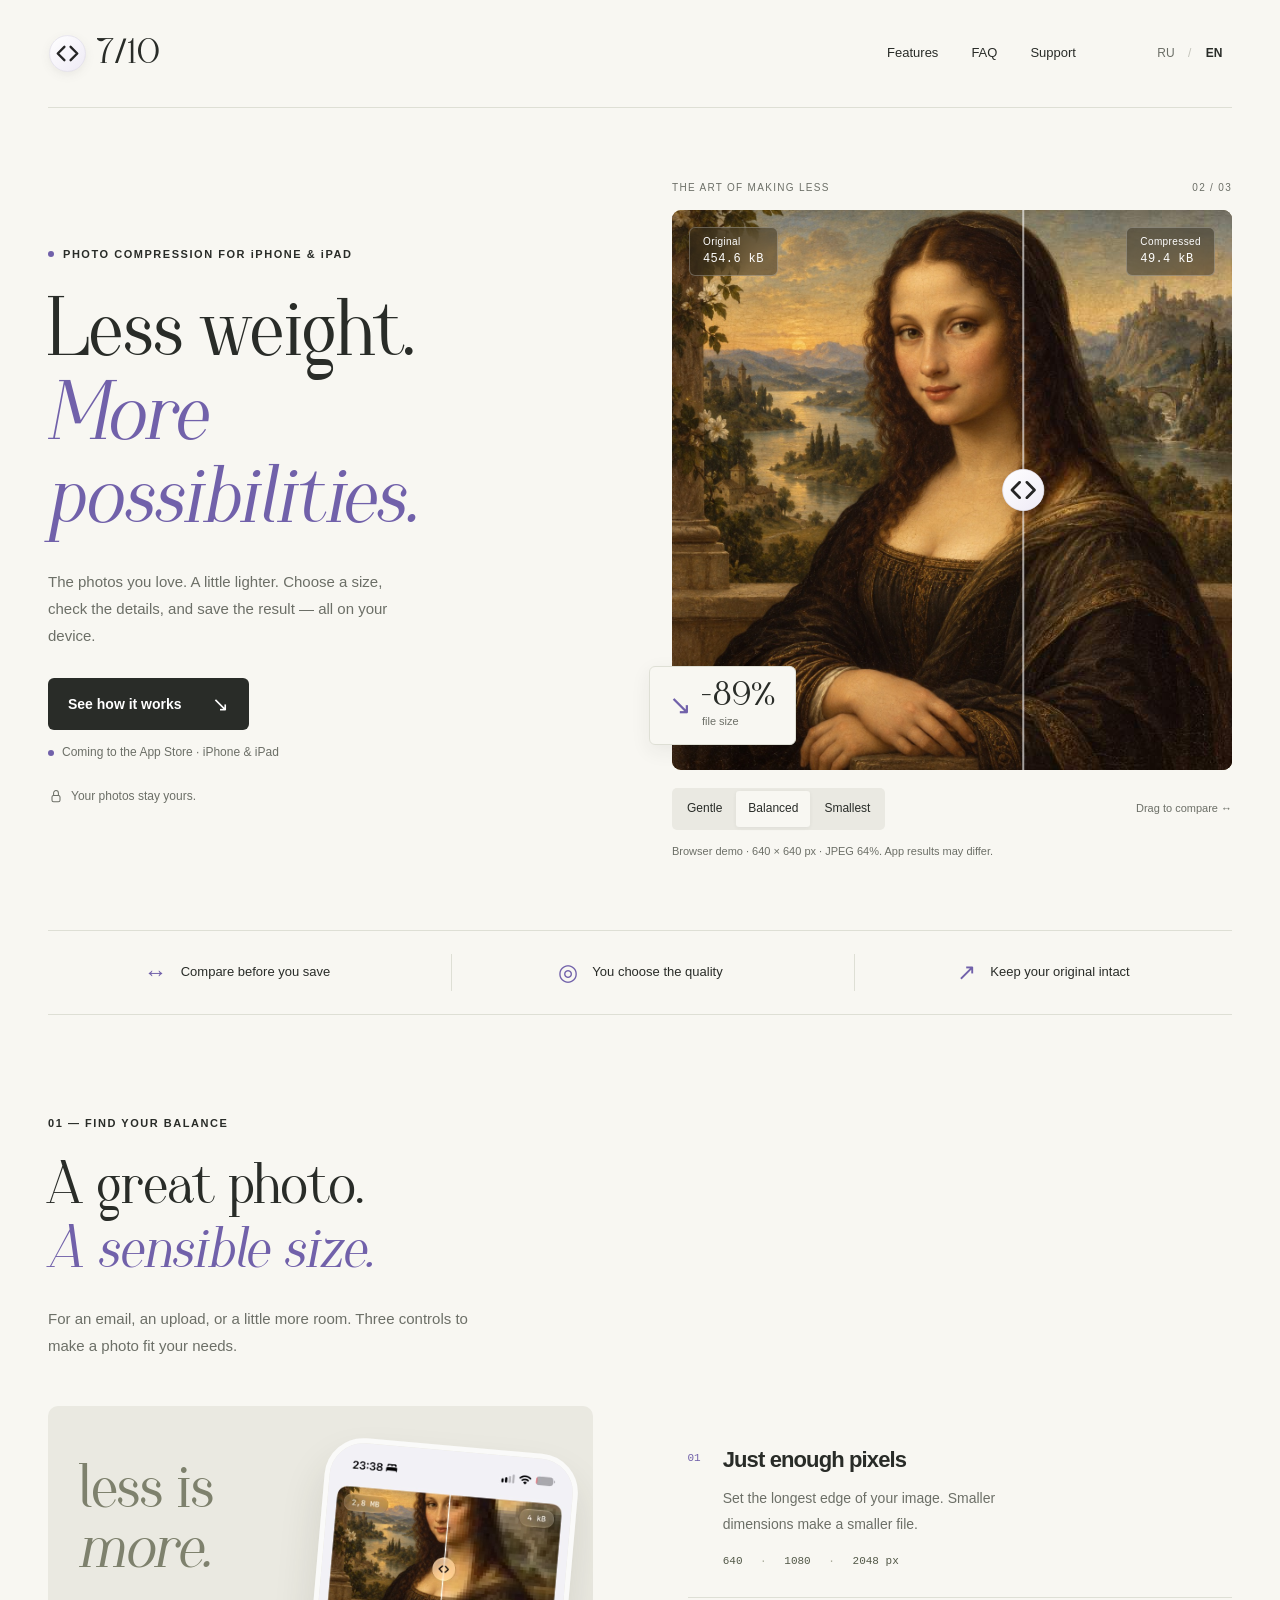
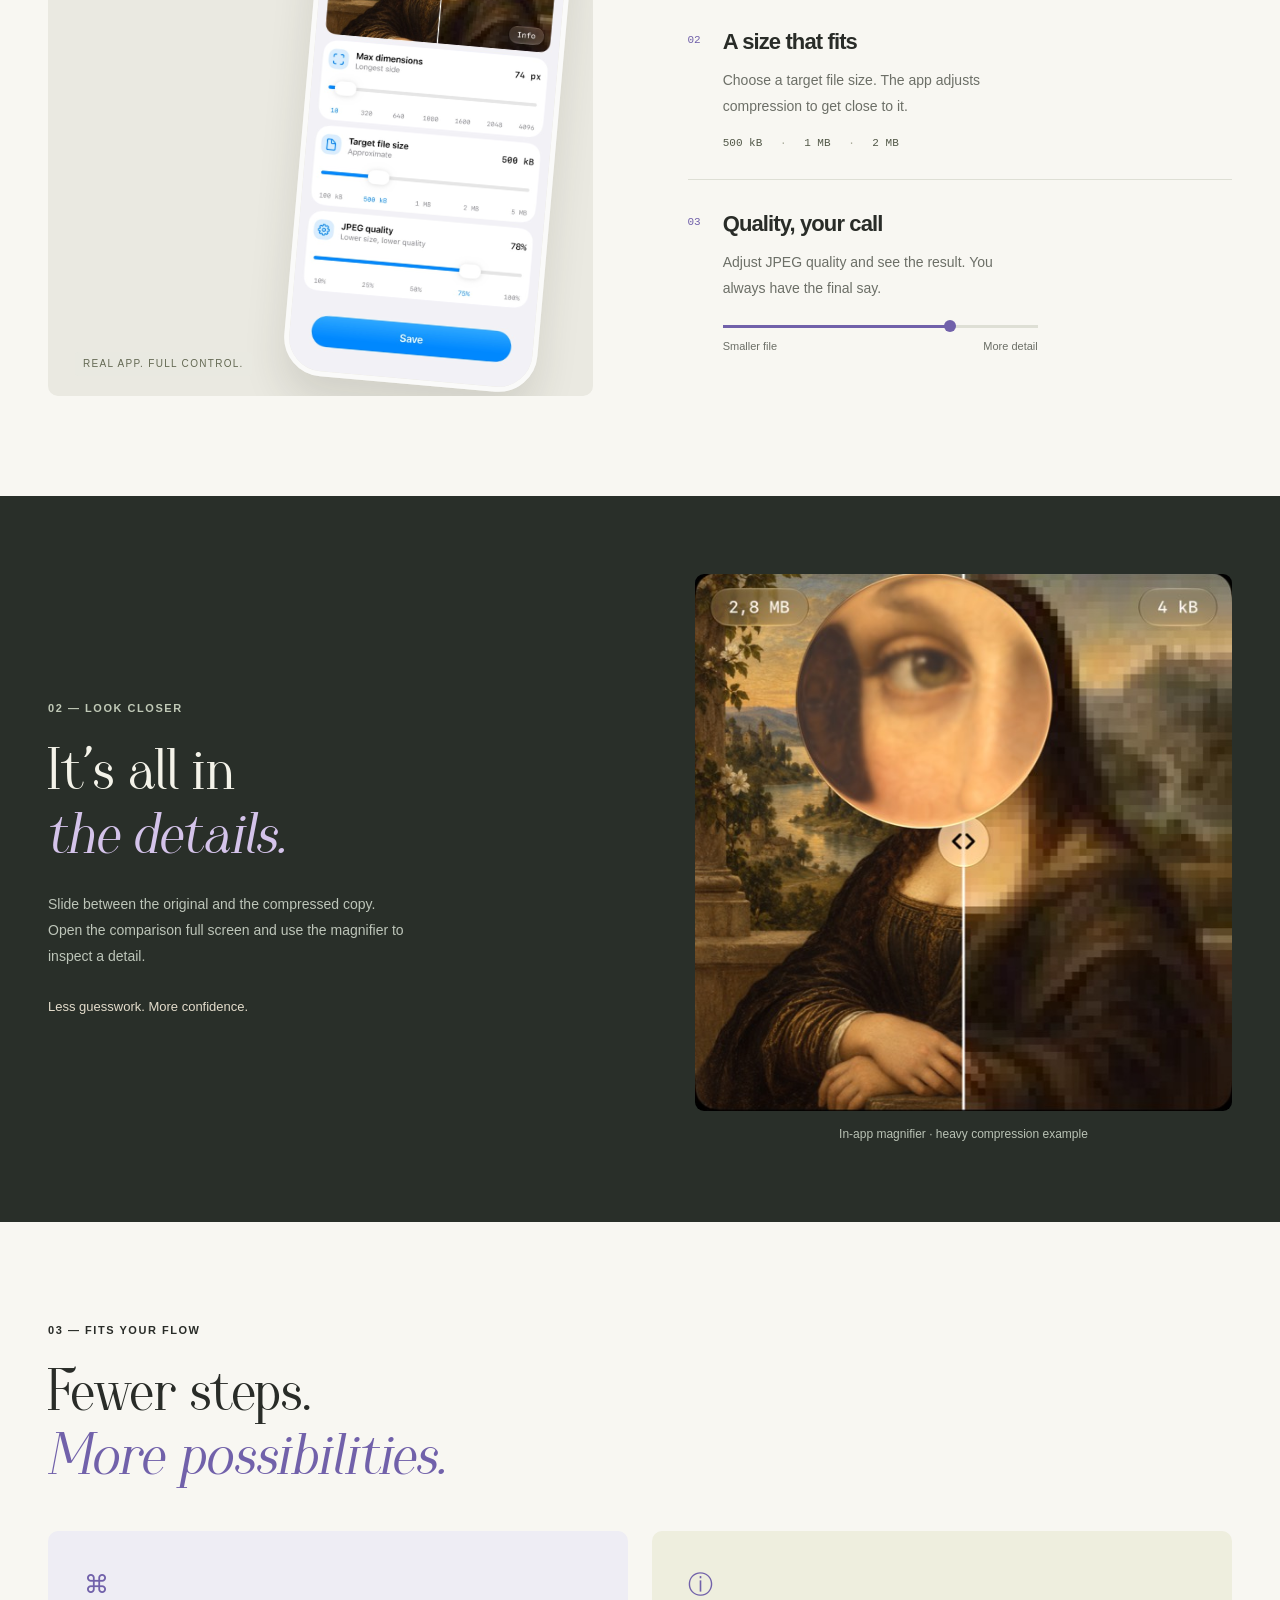
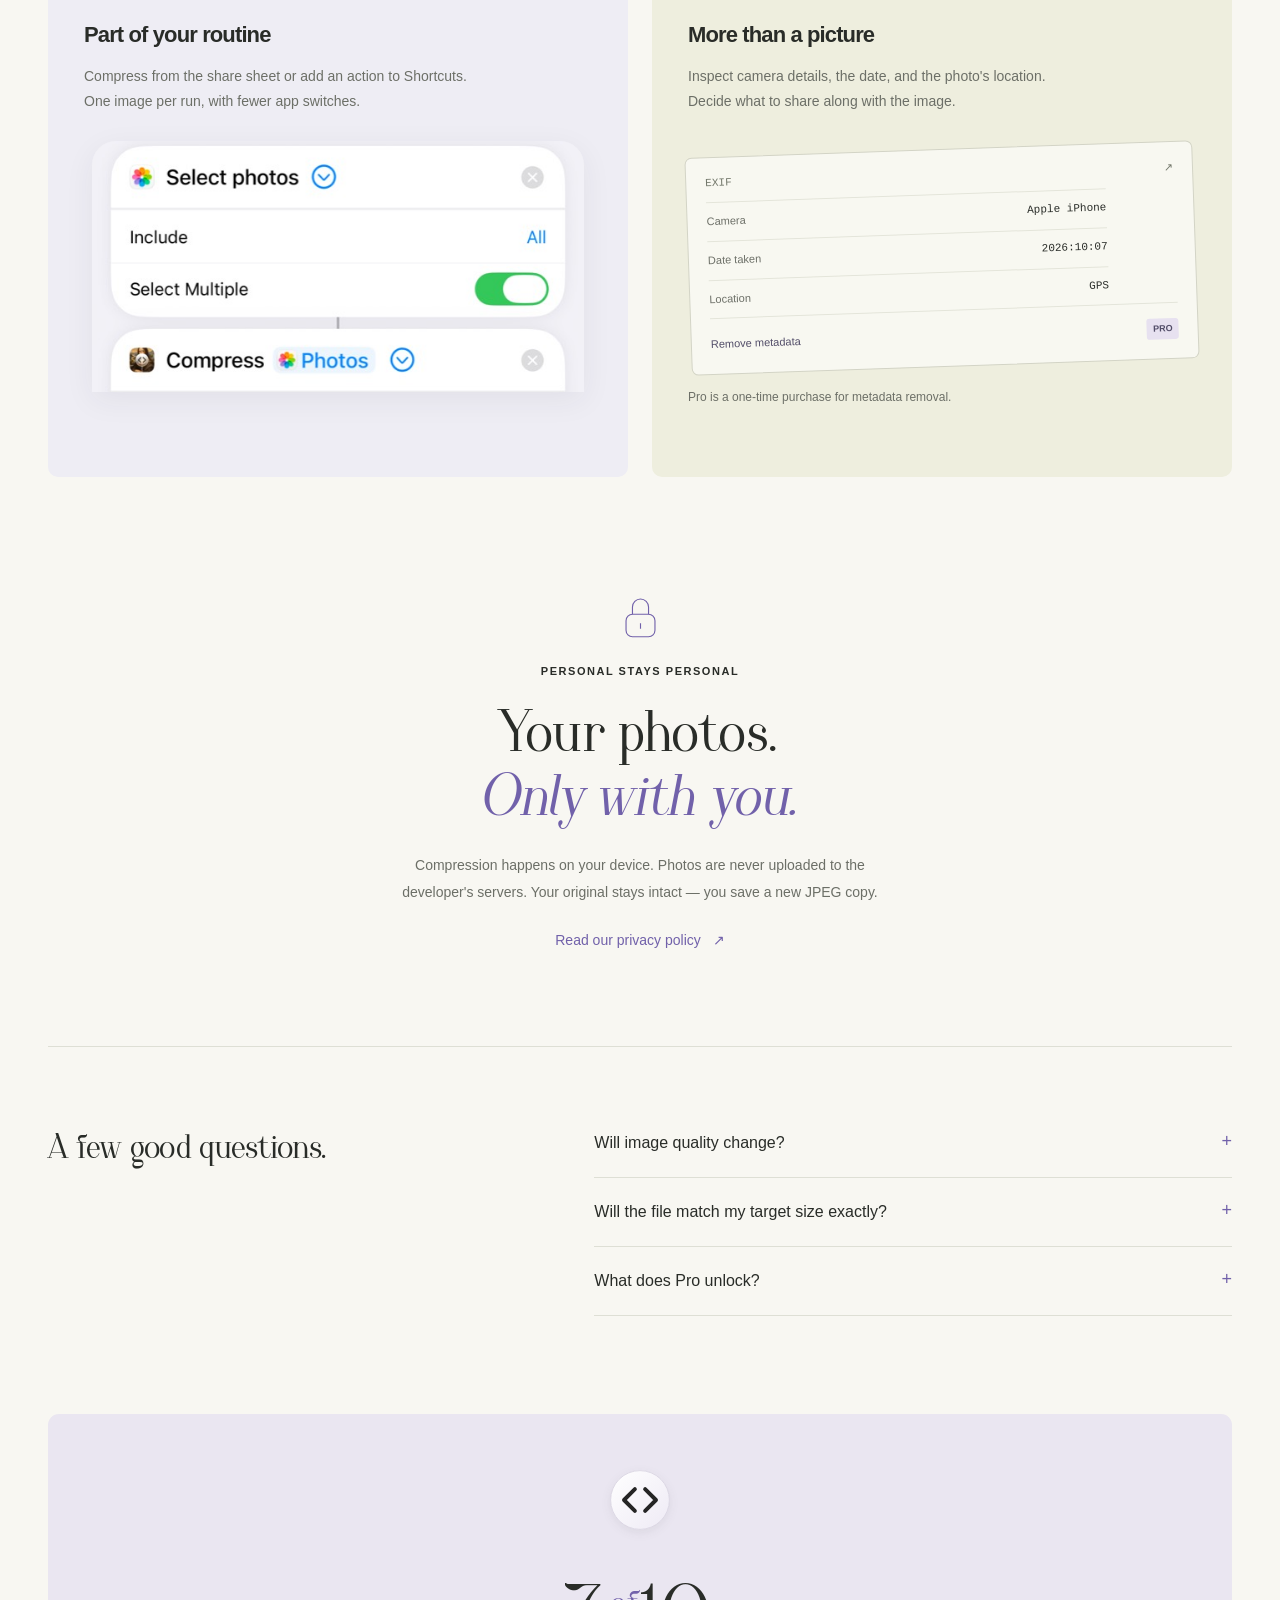
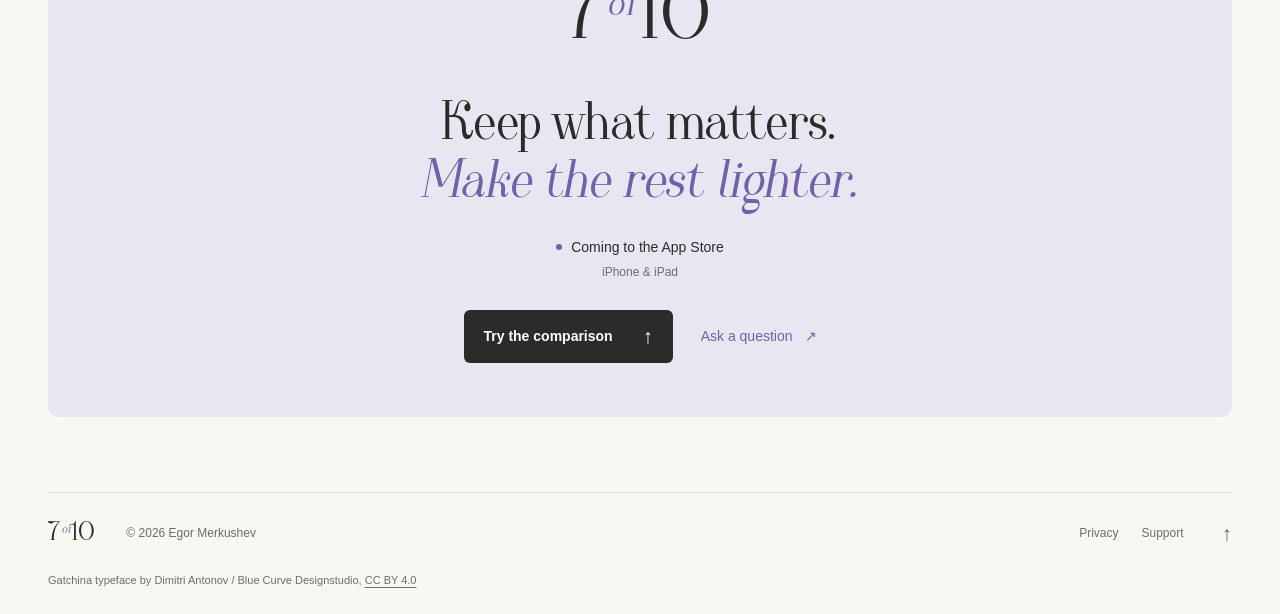
==== commit 6eb81d1e: "Add App Store links while retaining coming-soon status" ====
--- a/website/7of10/index.html
+++ b/website/7of10/index.html
@@ -27,7 +27,7 @@
   <link rel="preload" as="image" href="assets/mona-lisa.jpg" fetchpriority="high">
   <link rel="preload" as="font" type="font/woff2" href="assets/fonts/gatchina-regular.woff2" crossorigin>
   <link rel="preload" as="font" type="font/woff2" href="assets/fonts/gatchina-italic.woff2" crossorigin>
-  <link rel="stylesheet" href="landing.css?v=2">
+  <link rel="stylesheet" href="landing.css?v=3">
   <script>
     // Pick the language before first paint so English visitors don't see Russian copy flash.
     (() => {
@@ -42,7 +42,7 @@
     })();
   </script>
   <script src="landing.js" defer></script>
-  <script type="application/ld+json">{"@context": "https://schema.org", "@type": "SoftwareApplication", "name": "7 из 10", "alternateName": "7 of 10", "applicationCategory": "PhotographyApplication", "operatingSystem": "iOS, iPadOS", "description": "Сжимайте фотографии на iPhone и iPad: настройте размер, сравните детали и сохраните JPEG-копию. Всё на вашем устройстве.", "url": "https://egormerkushev.ru/7of10/", "image": "https://egormerkushev.ru/7of10/assets/og-image.jpg", "author": {"@type": "Person", "name": "Egor Merkushev"}, "inLanguage": ["ru", "en"]}</script>
+  <script type="application/ld+json">{"@context": "https://schema.org", "@type": "SoftwareApplication", "name": "7 из 10", "alternateName": "7 of 10", "applicationCategory": "PhotographyApplication", "operatingSystem": "iOS, iPadOS", "description": "Сжимайте фотографии на iPhone и iPad: настройте размер, сравните детали и сохраните JPEG-копию. Всё на вашем устройстве.", "url": "https://egormerkushev.ru/7of10/", "image": "https://egormerkushev.ru/7of10/assets/og-image.jpg", "author": {"@type": "Person", "name": "Egor Merkushev"}, "inLanguage": ["ru", "en"], "installUrl": "https://apps.apple.com/app/id6819879067"}</script>
 </head>
 <body>
   <a class="skip-link" href="#main" data-ru="К содержимому" data-en="Skip to content">К содержимому</a>
@@ -61,7 +61,7 @@
         <p class="eyebrow"><span class="tiny-dot"></span><span data-ru="ФОТОКОМПРЕССОР ДЛЯ iPHONE И iPAD" data-en="PHOTO COMPRESSION FOR iPHONE & iPAD">ФОТОКОМПРЕССОР ДЛЯ iPHONE И iPAD</span></p>
         <h1><span data-ru="Меньше вес." data-en="Less weight.">Меньше вес.</span><br><em data-ru="Больше" data-en="More">Больше</em><br><em data-ru="свободы." data-en="possibilities.">свободы.</em></h1>
         <p class="hero-description" data-ru="Любимые фотографии. Только легче. Выбирайте размер, проверяйте детали и сохраняйте результат — всё на вашем устройстве." data-en="The photos you love. A little lighter. Choose a size, check the details, and save the result — all on your device.">Любимые фотографии. Только легче. Выбирайте размер, проверяйте детали и сохраняйте результат — всё на вашем устройстве.</p>
-        <div class="hero-actions"><a class="button button-dark" href="#features"><span data-ru="Как это работает" data-en="See how it works">Как это работает</span><span aria-hidden="true">↘</span></a><span class="availability"><span class="tiny-dot pulse" aria-hidden="true"></span><span data-ru="Скоро в App Store · iPhone и iPad" data-en="Coming to the App Store · iPhone & iPad">Скоро в App Store · iPhone и iPad</span></span></div>
+        <div class="hero-actions"><a class="button button-dark" href="#features"><span data-ru="Как это работает" data-en="See how it works">Как это работает</span><span aria-hidden="true">↘</span></a><a class="availability" href="https://apps.apple.com/app/id6819879067"><span class="tiny-dot pulse" aria-hidden="true"></span><span data-ru="Скоро в App Store · iPhone и iPad" data-en="Coming to the App Store · iPhone & iPad">Скоро в App Store · iPhone и iPad</span></a></div>
         <p class="hero-footnote"><svg viewBox="0 0 20 20" fill="none" aria-hidden="true"><rect x="5" y="8" width="10" height="8" rx="2"/><path d="M7 8V5a3 3 0 0 1 6 0v3"/></svg><span data-ru="Ваши фото остаются вашими." data-en="Your photos stay yours.">Ваши фото остаются вашими.</span></p>
       </div>
       <div class="hero-demo" id="demo">
@@ -92,7 +92,7 @@
     <section class="workflow-section wrap section"><div class="section-intro reveal"><p class="eyebrow" data-ru="03 — В ВАШЕМ РИТМЕ" data-en="03 — FITS YOUR FLOW">03 — В ВАШЕМ РИТМЕ</p><h2><span data-ru="Меньше действий." data-en="Fewer steps.">Меньше действий.</span><br><em data-ru="Больше пользы." data-en="More possibilities.">Больше пользы.</em></h2></div><div class="feature-pair"><article class="shortcut-card reveal"><div><span class="feature-symbol" aria-hidden="true">⌘</span><h3 data-ru="Встроится в привычки" data-en="Part of your routine">Встроится в привычки</h3><p data-ru="Сжимайте фото из меню «Поделиться» или добавьте действие в Shortcuts. Один снимок за запуск, без лишних переходов." data-en="Compress from the share sheet or add an action to Shortcuts. One image per run, with fewer app switches.">Сжимайте фото из меню «Поделиться» или добавьте действие в Shortcuts. Один снимок за запуск, без лишних переходов.</p></div><div class="shortcut-image"><img src="assets/shortcuts-screen.jpg" width="589" height="1280" loading="lazy" alt="Действие Compress Image в Apple Shortcuts" data-alt-ru="Действие Compress Image в Apple Shortcuts" data-alt-en="Compress Image action in Apple Shortcuts"></div></article><article class="metadata-card reveal"><div><span class="feature-symbol" aria-hidden="true">ⓘ</span><h3 data-ru="Не только изображение" data-en="More than a picture">Не только изображение</h3><p data-ru="Посмотрите данные камеры, дату и координаты съёмки. Решайте, чем делиться вместе с фотографией." data-en="Inspect camera details, the date, and the photo's location. Decide what to share along with the image.">Посмотрите данные камеры, дату и координаты съёмки. Решайте, чем делиться вместе с фотографией.</p></div><div class="metadata-illustration" aria-hidden="true"><div><span>EXIF</span><span>↗</span></div><p><span data-ru="Камера" data-en="Camera">Камера</span><span>Apple iPhone</span></p><p><span data-ru="Дата съёмки" data-en="Date taken">Дата съёмки</span><span>2026:10:07</span></p><p><span data-ru="Геопозиция" data-en="Location">Геопозиция</span><span>GPS</span></p><div class="metadata-remove"><span data-ru="Удаление метаданных" data-en="Remove metadata">Удаление метаданных</span><strong>PRO</strong></div></div><p class="pro-note" data-ru="Pro — разовая покупка для удаления метаданных." data-en="Pro is a one-time purchase for metadata removal.">Pro — разовая покупка для удаления метаданных.</p></article></div></section>
     <section class="privacy-section wrap reveal" id="privacy"><svg class="privacy-lock" viewBox="0 0 48 56" fill="none" aria-hidden="true"><rect x="6" y="24" width="36" height="28" rx="8"/><path d="M14 24V15a10 10 0 0 1 20 0v9M24 35v7"/></svg><p class="eyebrow" data-ru="ЛИЧНОЕ ОСТАЁТСЯ ЛИЧНЫМ" data-en="PERSONAL STAYS PERSONAL">ЛИЧНОЕ ОСТАЁТСЯ ЛИЧНЫМ</p><h2><span data-ru="Ваши фотографии." data-en="Your photos.">Ваши фотографии.</span><br><em data-ru="Только у вас." data-en="Only with you.">Только у вас.</em></h2><p data-ru="Сжатие происходит на устройстве. Фотографии не отправляются на серверы разработчика. Оригинал остаётся на месте — вы сохраняете новую JPEG-копию." data-en="Compression happens on your device. Photos are never uploaded to the developer's servers. Your original stays intact — you save a new JPEG copy.">Сжатие происходит на устройстве. Фотографии не отправляются на серверы разработчика. Оригинал остаётся на месте — вы сохраняете новую JPEG-копию.</p><a class="text-link" href="privacy/"><span data-ru="О конфиденциальности" data-en="Read our privacy policy">О конфиденциальности</span><span aria-hidden="true">↗</span></a></section>
     <section class="faq-section wrap" id="faq"><h2 data-ru="Кстати, о главном." data-en="A few good questions.">Кстати, о главном.</h2><div><details><summary data-ru="Качество фотографии изменится?" data-en="Will image quality change?">Качество фотографии изменится?</summary><p data-ru="JPEG использует сжатие с потерями. Чем меньше размер и ниже качество, тем заметнее изменения. Сравнение и лупа помогают выбрать подходящий баланс перед сохранением." data-en="JPEG uses lossy compression. Lower dimensions and quality can make changes more visible. The comparison and magnifier help you choose a balance before saving.">JPEG использует сжатие с потерями. Чем меньше размер и ниже качество, тем заметнее изменения. Сравнение и лупа помогают выбрать подходящий баланс перед сохранением.</p></details><details><summary data-ru="Размер файла будет точно таким, как я задам?" data-en="Will the file match my target size exactly?">Размер файла будет точно таким, как я задам?</summary><p data-ru="Целевой размер приблизительный. Результат зависит от содержимого фотографии, разрешения и выбранного качества JPEG. Фактический размер можно проверить до сохранения." data-en="The target is approximate. The result depends on the photo's content, dimensions, and JPEG quality. You can check the actual size before saving.">Целевой размер приблизительный. Результат зависит от содержимого фотографии, разрешения и выбранного качества JPEG. Фактический размер можно проверить до сохранения.</p></details><details><summary data-ru="Для чего нужна покупка Pro?" data-en="What does Pro unlock?">Для чего нужна покупка Pro?</summary><p data-ru="Сжатие, сравнение и сохранение доступны без Pro. Разовая покупка открывает удаление метаданных, в том числе через действие Shortcuts." data-en="Compression, comparison, and saving work without Pro. A one-time purchase unlocks metadata removal, including through the Shortcuts action.">Сжатие, сравнение и сохранение доступны без Pro. Разовая покупка открывает удаление метаданных, в том числе через действие Shortcuts.</p></details></div></section>
-    <section class="closing wrap reveal"><img class="brand-icon" src="assets/favicon.svg?v=2" width="39" height="39" alt="" aria-hidden="true"><p class="closing-wordmark" aria-label="7 из 10" data-label-ru="7 из 10" data-label-en="7 of 10"><span class="wordmark" aria-hidden="true">7<i data-ru="из" data-en="of">из</i>10</span></p><h2><span data-ru="Оставьте главное." data-en="Keep what matters.">Оставьте главное.</span><br><em data-ru="Уменьшите остальное." data-en="Make the rest lighter.">Уменьшите остальное.</em></h2><p class="coming-soon"><span class="tiny-dot"></span><span data-ru="Скоро в App Store" data-en="Coming to the App Store">Скоро в App Store</span></p><span class="platforms">iPhone & iPad</span><div class="closing-actions"><a class="button button-dark" href="#demo"><span data-ru="Попробовать сравнение" data-en="Try the comparison">Попробовать сравнение</span><span aria-hidden="true">↑</span></a><a class="text-link" href="support/"><span data-ru="Задать вопрос" data-en="Ask a question">Задать вопрос</span><span aria-hidden="true">↗</span></a></div></section>
+    <section class="closing wrap reveal"><img class="brand-icon" src="assets/favicon.svg?v=2" width="39" height="39" alt="" aria-hidden="true"><p class="closing-wordmark" aria-label="7 из 10" data-label-ru="7 из 10" data-label-en="7 of 10"><span class="wordmark" aria-hidden="true">7<i data-ru="из" data-en="of">из</i>10</span></p><h2><span data-ru="Оставьте главное." data-en="Keep what matters.">Оставьте главное.</span><br><em data-ru="Уменьшите остальное." data-en="Make the rest lighter.">Уменьшите остальное.</em></h2><a class="coming-soon" href="https://apps.apple.com/app/id6819879067"><span class="tiny-dot"></span><span data-ru="Скоро в App Store" data-en="Coming to the App Store">Скоро в App Store</span></a><span class="platforms">iPhone & iPad</span><div class="closing-actions"><a class="button button-dark" href="#demo"><span data-ru="Попробовать сравнение" data-en="Try the comparison">Попробовать сравнение</span><span aria-hidden="true">↑</span></a><a class="text-link" href="support/"><span data-ru="Задать вопрос" data-en="Ask a question">Задать вопрос</span><span aria-hidden="true">↗</span></a></div></section>
   </main>
   <footer class="footer wrap"><a class="brand" href="#top" aria-label="7 из 10" data-label-ru="7 из 10" data-label-en="7 of 10"><span class="wordmark" aria-hidden="true">7<i data-ru="из" data-en="of">из</i>10</span></a><span>© 2026 Egor Merkushev</span><div><a href="privacy/" data-ru="Конфиденциальность" data-en="Privacy">Конфиденциальность</a><a href="support/" data-ru="Поддержка" data-en="Support">Поддержка</a><a href="#top" aria-label="Наверх" data-label-ru="Наверх" data-label-en="Back to top">↑</a></div><p class="font-credit"><span data-ru="Шрифт Gatchina — Дмитрий Антонов / Синяя Кривая," data-en="Gatchina typeface by Dimitri Antonov / Blue Curve Designstudio,">Шрифт Gatchina — Дмитрий Антонов / Синяя Кривая,</span> <a href="https://creativecommons.org/licenses/by/4.0/" rel="license noopener">CC BY 4.0</a></p></footer>
 </body>
--- a/website/7of10/landing.css
+++ b/website/7of10/landing.css
@@ -27,3 +27,5 @@
 .wordmark{display:inline-flex;align-items:baseline;font:400 1.5em/1 var(--serif);letter-spacing:0}.wordmark i{font-size:.48em;font-style:italic;color:var(--purple);margin:0 .14em 0 .06em;transform:translateY(-.62em)}
 .brand{letter-spacing:0}.closing-wordmark{font-size:76px;margin:-6px 0 22px;color:var(--ink)}.closing-wordmark .wordmark{font-size:1em}@media(max-width:760px){.closing-wordmark{font-size:60px}}.footer>.brand .wordmark{font-size:1.3em}
 
+
+.availability:hover,.coming-soon:hover{text-decoration:underline;text-underline-offset:4px}
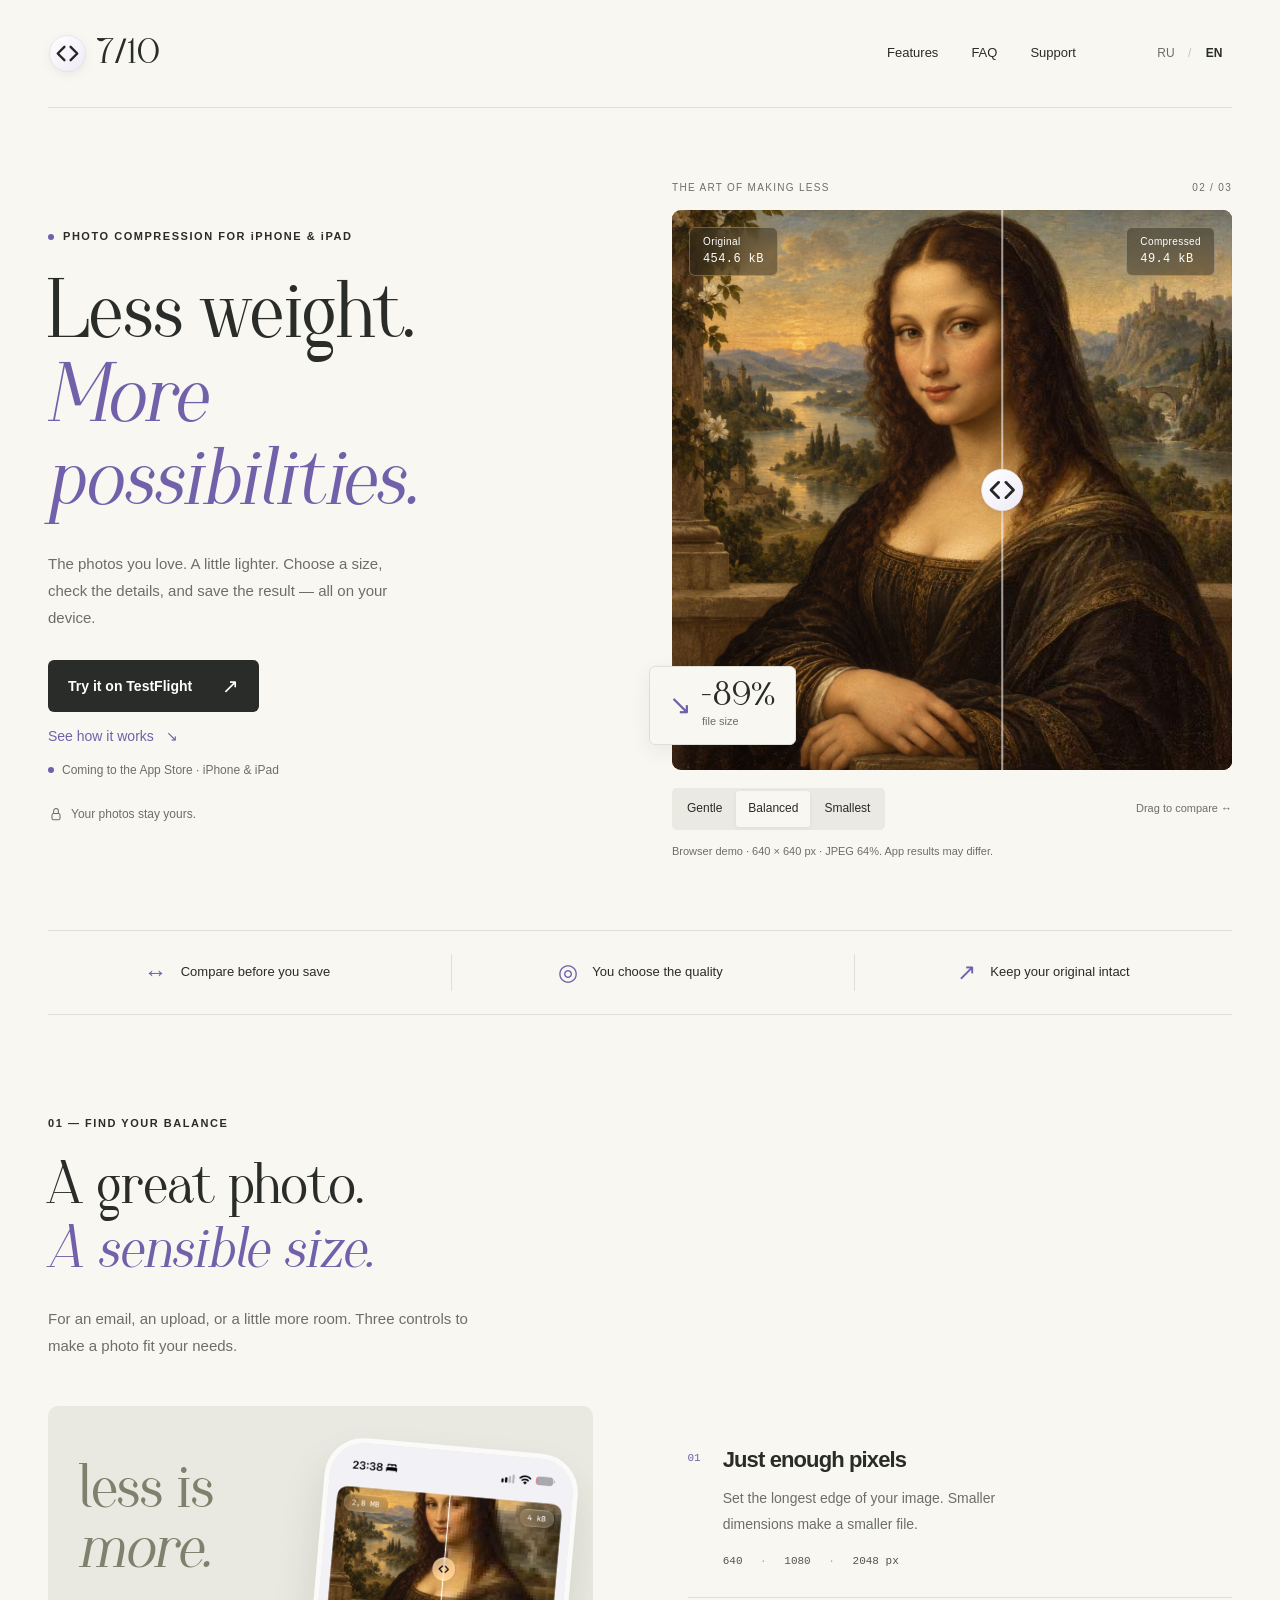
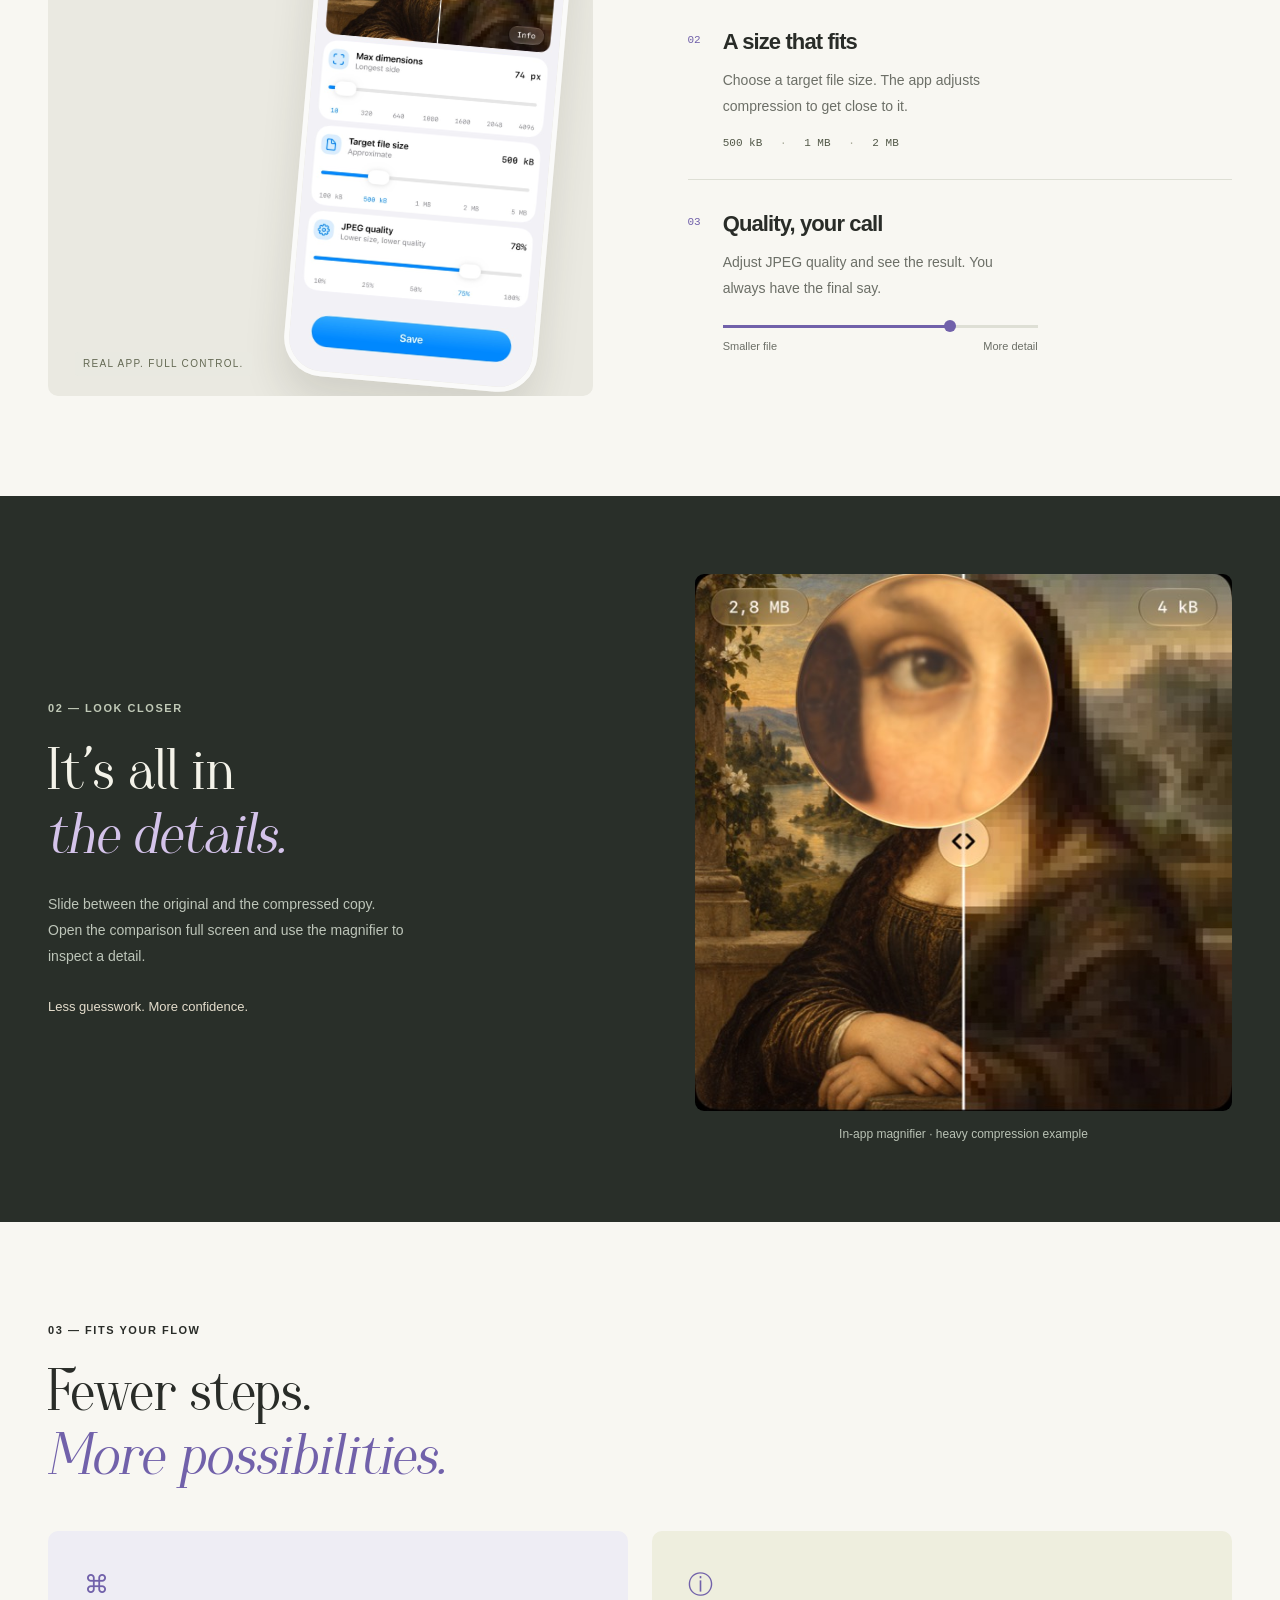
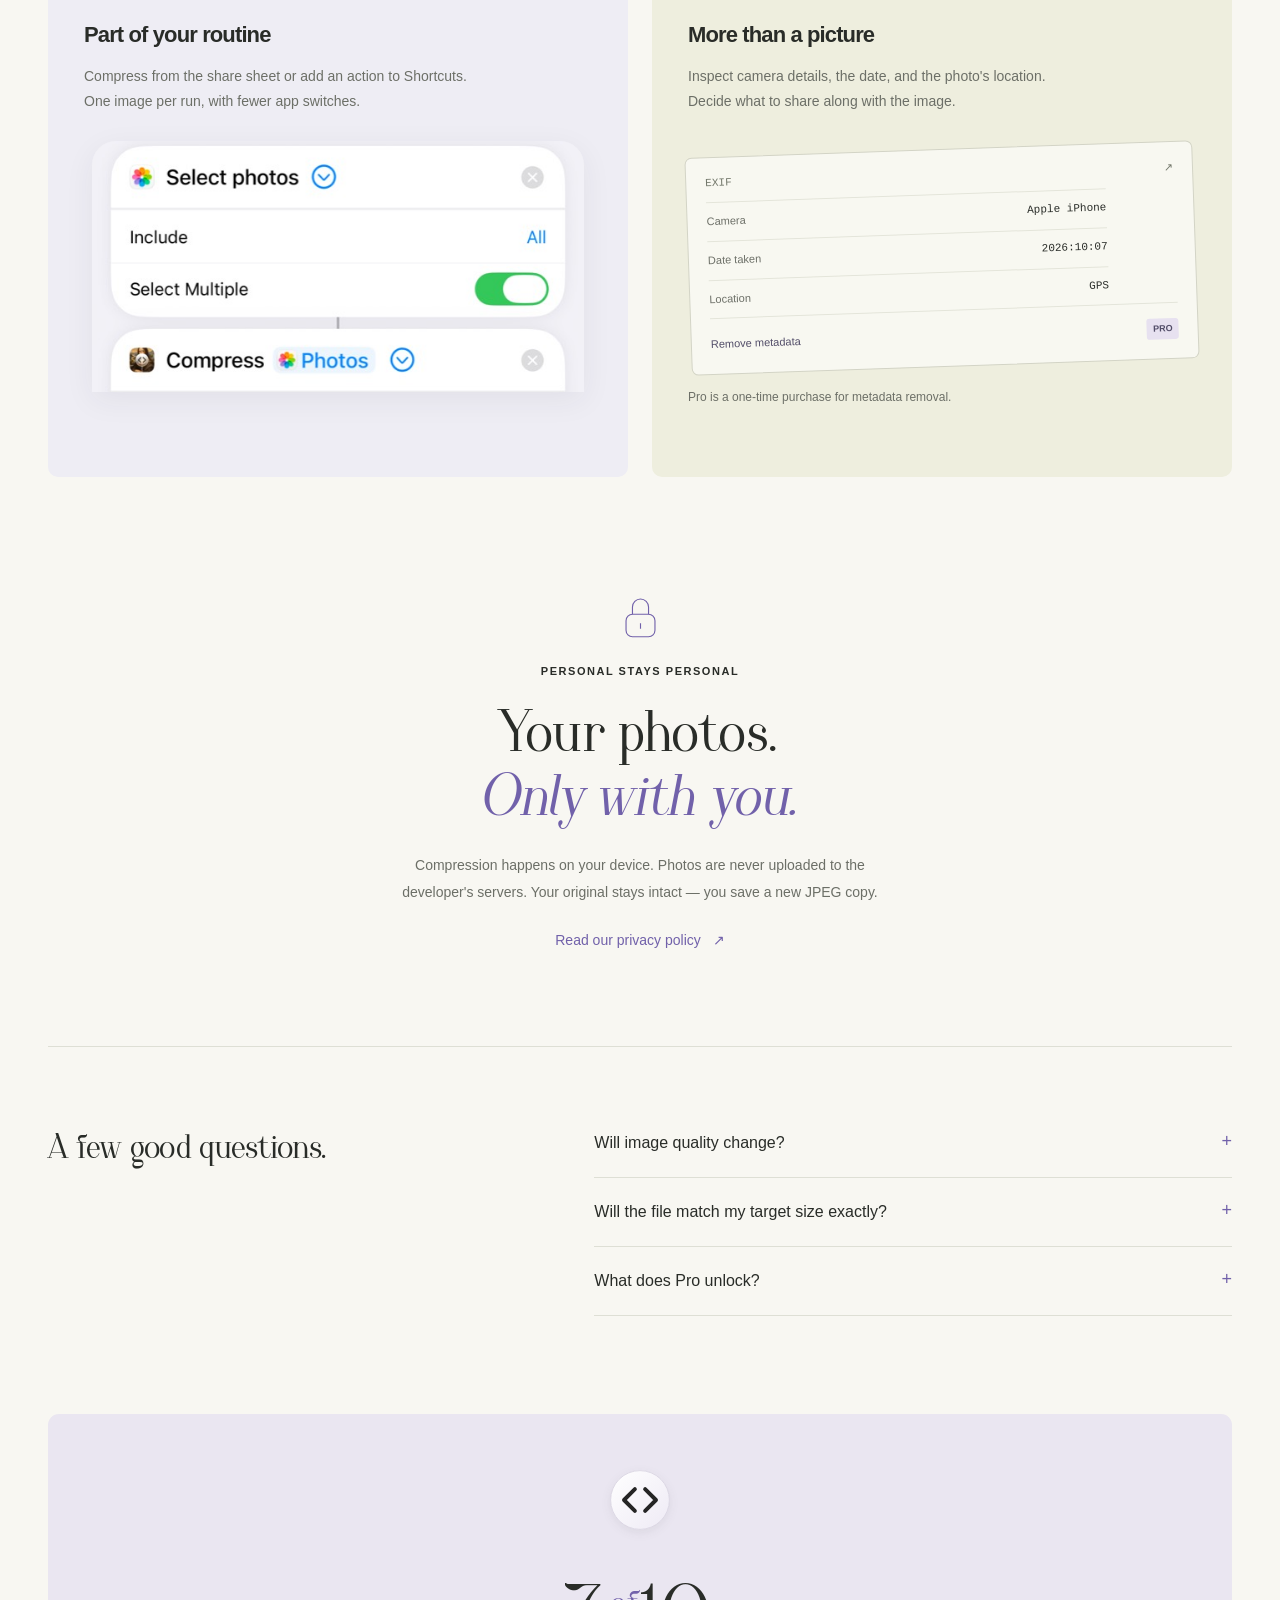
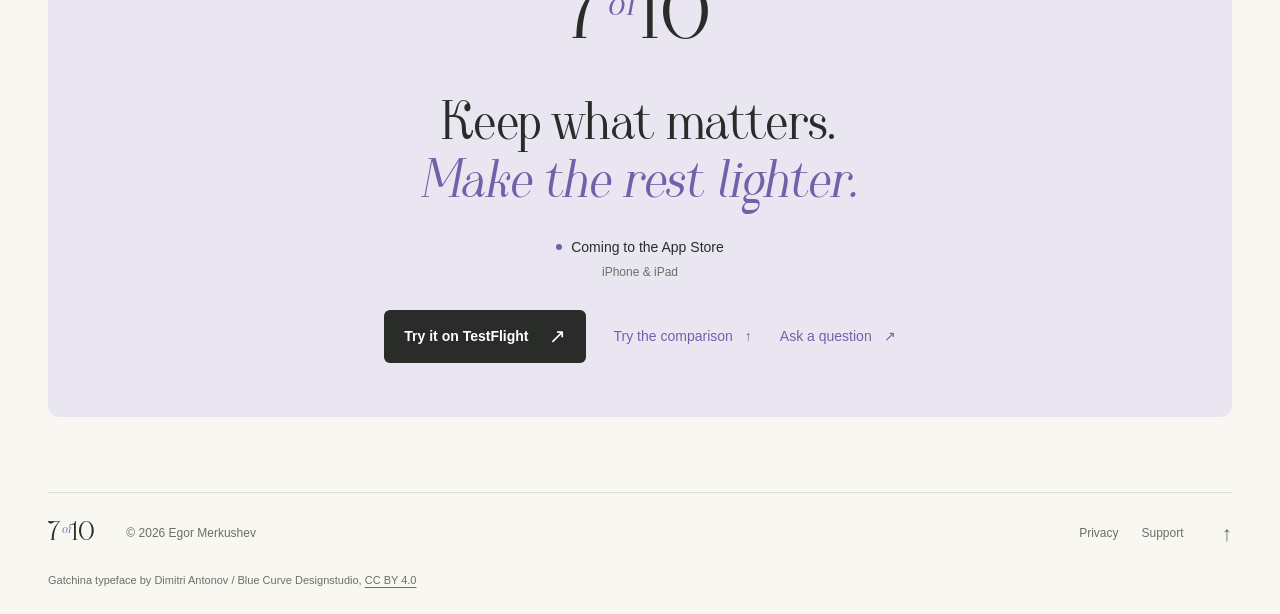
==== commit 3f0f1bf2: "Make public TestFlight beta the primary landing action" ====
--- a/website/7of10/index.html
+++ b/website/7of10/index.html
@@ -27,7 +27,7 @@
   <link rel="preload" as="image" href="assets/mona-lisa.jpg" fetchpriority="high">
   <link rel="preload" as="font" type="font/woff2" href="assets/fonts/gatchina-regular.woff2" crossorigin>
   <link rel="preload" as="font" type="font/woff2" href="assets/fonts/gatchina-italic.woff2" crossorigin>
-  <link rel="stylesheet" href="landing.css?v=3">
+  <link rel="stylesheet" href="landing.css?v=4">
   <script>
     // Pick the language before first paint so English visitors don't see Russian copy flash.
     (() => {
@@ -61,7 +61,7 @@
         <p class="eyebrow"><span class="tiny-dot"></span><span data-ru="ФОТОКОМПРЕССОР ДЛЯ iPHONE И iPAD" data-en="PHOTO COMPRESSION FOR iPHONE & iPAD">ФОТОКОМПРЕССОР ДЛЯ iPHONE И iPAD</span></p>
         <h1><span data-ru="Меньше вес." data-en="Less weight.">Меньше вес.</span><br><em data-ru="Больше" data-en="More">Больше</em><br><em data-ru="свободы." data-en="possibilities.">свободы.</em></h1>
         <p class="hero-description" data-ru="Любимые фотографии. Только легче. Выбирайте размер, проверяйте детали и сохраняйте результат — всё на вашем устройстве." data-en="The photos you love. A little lighter. Choose a size, check the details, and save the result — all on your device.">Любимые фотографии. Только легче. Выбирайте размер, проверяйте детали и сохраняйте результат — всё на вашем устройстве.</p>
-        <div class="hero-actions"><a class="button button-dark" href="#features"><span data-ru="Как это работает" data-en="See how it works">Как это работает</span><span aria-hidden="true">↘</span></a><a class="availability" href="https://apps.apple.com/app/id6819879067"><span class="tiny-dot pulse" aria-hidden="true"></span><span data-ru="Скоро в App Store · iPhone и iPad" data-en="Coming to the App Store · iPhone & iPad">Скоро в App Store · iPhone и iPad</span></a></div>
+        <div class="hero-actions"><a class="button button-dark" href="https://testflight.apple.com/join/KnT5uXnx"><span data-ru="Попробовать в TestFlight" data-en="Try it on TestFlight">Попробовать в TestFlight</span><span aria-hidden="true">↗</span></a><a class="text-link" href="#features"><span data-ru="Как это работает" data-en="See how it works">Как это работает</span><span aria-hidden="true">↘</span></a><a class="availability" href="https://apps.apple.com/app/id6819879067"><span class="tiny-dot pulse" aria-hidden="true"></span><span data-ru="Скоро в App Store · iPhone и iPad" data-en="Coming to the App Store · iPhone & iPad">Скоро в App Store · iPhone и iPad</span></a></div>
         <p class="hero-footnote"><svg viewBox="0 0 20 20" fill="none" aria-hidden="true"><rect x="5" y="8" width="10" height="8" rx="2"/><path d="M7 8V5a3 3 0 0 1 6 0v3"/></svg><span data-ru="Ваши фото остаются вашими." data-en="Your photos stay yours.">Ваши фото остаются вашими.</span></p>
       </div>
       <div class="hero-demo" id="demo">
@@ -92,7 +92,7 @@
     <section class="workflow-section wrap section"><div class="section-intro reveal"><p class="eyebrow" data-ru="03 — В ВАШЕМ РИТМЕ" data-en="03 — FITS YOUR FLOW">03 — В ВАШЕМ РИТМЕ</p><h2><span data-ru="Меньше действий." data-en="Fewer steps.">Меньше действий.</span><br><em data-ru="Больше пользы." data-en="More possibilities.">Больше пользы.</em></h2></div><div class="feature-pair"><article class="shortcut-card reveal"><div><span class="feature-symbol" aria-hidden="true">⌘</span><h3 data-ru="Встроится в привычки" data-en="Part of your routine">Встроится в привычки</h3><p data-ru="Сжимайте фото из меню «Поделиться» или добавьте действие в Shortcuts. Один снимок за запуск, без лишних переходов." data-en="Compress from the share sheet or add an action to Shortcuts. One image per run, with fewer app switches.">Сжимайте фото из меню «Поделиться» или добавьте действие в Shortcuts. Один снимок за запуск, без лишних переходов.</p></div><div class="shortcut-image"><img src="assets/shortcuts-screen.jpg" width="589" height="1280" loading="lazy" alt="Действие Compress Image в Apple Shortcuts" data-alt-ru="Действие Compress Image в Apple Shortcuts" data-alt-en="Compress Image action in Apple Shortcuts"></div></article><article class="metadata-card reveal"><div><span class="feature-symbol" aria-hidden="true">ⓘ</span><h3 data-ru="Не только изображение" data-en="More than a picture">Не только изображение</h3><p data-ru="Посмотрите данные камеры, дату и координаты съёмки. Решайте, чем делиться вместе с фотографией." data-en="Inspect camera details, the date, and the photo's location. Decide what to share along with the image.">Посмотрите данные камеры, дату и координаты съёмки. Решайте, чем делиться вместе с фотографией.</p></div><div class="metadata-illustration" aria-hidden="true"><div><span>EXIF</span><span>↗</span></div><p><span data-ru="Камера" data-en="Camera">Камера</span><span>Apple iPhone</span></p><p><span data-ru="Дата съёмки" data-en="Date taken">Дата съёмки</span><span>2026:10:07</span></p><p><span data-ru="Геопозиция" data-en="Location">Геопозиция</span><span>GPS</span></p><div class="metadata-remove"><span data-ru="Удаление метаданных" data-en="Remove metadata">Удаление метаданных</span><strong>PRO</strong></div></div><p class="pro-note" data-ru="Pro — разовая покупка для удаления метаданных." data-en="Pro is a one-time purchase for metadata removal.">Pro — разовая покупка для удаления метаданных.</p></article></div></section>
     <section class="privacy-section wrap reveal" id="privacy"><svg class="privacy-lock" viewBox="0 0 48 56" fill="none" aria-hidden="true"><rect x="6" y="24" width="36" height="28" rx="8"/><path d="M14 24V15a10 10 0 0 1 20 0v9M24 35v7"/></svg><p class="eyebrow" data-ru="ЛИЧНОЕ ОСТАЁТСЯ ЛИЧНЫМ" data-en="PERSONAL STAYS PERSONAL">ЛИЧНОЕ ОСТАЁТСЯ ЛИЧНЫМ</p><h2><span data-ru="Ваши фотографии." data-en="Your photos.">Ваши фотографии.</span><br><em data-ru="Только у вас." data-en="Only with you.">Только у вас.</em></h2><p data-ru="Сжатие происходит на устройстве. Фотографии не отправляются на серверы разработчика. Оригинал остаётся на месте — вы сохраняете новую JPEG-копию." data-en="Compression happens on your device. Photos are never uploaded to the developer's servers. Your original stays intact — you save a new JPEG copy.">Сжатие происходит на устройстве. Фотографии не отправляются на серверы разработчика. Оригинал остаётся на месте — вы сохраняете новую JPEG-копию.</p><a class="text-link" href="privacy/"><span data-ru="О конфиденциальности" data-en="Read our privacy policy">О конфиденциальности</span><span aria-hidden="true">↗</span></a></section>
     <section class="faq-section wrap" id="faq"><h2 data-ru="Кстати, о главном." data-en="A few good questions.">Кстати, о главном.</h2><div><details><summary data-ru="Качество фотографии изменится?" data-en="Will image quality change?">Качество фотографии изменится?</summary><p data-ru="JPEG использует сжатие с потерями. Чем меньше размер и ниже качество, тем заметнее изменения. Сравнение и лупа помогают выбрать подходящий баланс перед сохранением." data-en="JPEG uses lossy compression. Lower dimensions and quality can make changes more visible. The comparison and magnifier help you choose a balance before saving.">JPEG использует сжатие с потерями. Чем меньше размер и ниже качество, тем заметнее изменения. Сравнение и лупа помогают выбрать подходящий баланс перед сохранением.</p></details><details><summary data-ru="Размер файла будет точно таким, как я задам?" data-en="Will the file match my target size exactly?">Размер файла будет точно таким, как я задам?</summary><p data-ru="Целевой размер приблизительный. Результат зависит от содержимого фотографии, разрешения и выбранного качества JPEG. Фактический размер можно проверить до сохранения." data-en="The target is approximate. The result depends on the photo's content, dimensions, and JPEG quality. You can check the actual size before saving.">Целевой размер приблизительный. Результат зависит от содержимого фотографии, разрешения и выбранного качества JPEG. Фактический размер можно проверить до сохранения.</p></details><details><summary data-ru="Для чего нужна покупка Pro?" data-en="What does Pro unlock?">Для чего нужна покупка Pro?</summary><p data-ru="Сжатие, сравнение и сохранение доступны без Pro. Разовая покупка открывает удаление метаданных, в том числе через действие Shortcuts." data-en="Compression, comparison, and saving work without Pro. A one-time purchase unlocks metadata removal, including through the Shortcuts action.">Сжатие, сравнение и сохранение доступны без Pro. Разовая покупка открывает удаление метаданных, в том числе через действие Shortcuts.</p></details></div></section>
-    <section class="closing wrap reveal"><img class="brand-icon" src="assets/favicon.svg?v=2" width="39" height="39" alt="" aria-hidden="true"><p class="closing-wordmark" aria-label="7 из 10" data-label-ru="7 из 10" data-label-en="7 of 10"><span class="wordmark" aria-hidden="true">7<i data-ru="из" data-en="of">из</i>10</span></p><h2><span data-ru="Оставьте главное." data-en="Keep what matters.">Оставьте главное.</span><br><em data-ru="Уменьшите остальное." data-en="Make the rest lighter.">Уменьшите остальное.</em></h2><a class="coming-soon" href="https://apps.apple.com/app/id6819879067"><span class="tiny-dot"></span><span data-ru="Скоро в App Store" data-en="Coming to the App Store">Скоро в App Store</span></a><span class="platforms">iPhone & iPad</span><div class="closing-actions"><a class="button button-dark" href="#demo"><span data-ru="Попробовать сравнение" data-en="Try the comparison">Попробовать сравнение</span><span aria-hidden="true">↑</span></a><a class="text-link" href="support/"><span data-ru="Задать вопрос" data-en="Ask a question">Задать вопрос</span><span aria-hidden="true">↗</span></a></div></section>
+    <section class="closing wrap reveal"><img class="brand-icon" src="assets/favicon.svg?v=2" width="39" height="39" alt="" aria-hidden="true"><p class="closing-wordmark" aria-label="7 из 10" data-label-ru="7 из 10" data-label-en="7 of 10"><span class="wordmark" aria-hidden="true">7<i data-ru="из" data-en="of">из</i>10</span></p><h2><span data-ru="Оставьте главное." data-en="Keep what matters.">Оставьте главное.</span><br><em data-ru="Уменьшите остальное." data-en="Make the rest lighter.">Уменьшите остальное.</em></h2><a class="coming-soon" href="https://apps.apple.com/app/id6819879067"><span class="tiny-dot"></span><span data-ru="Скоро в App Store" data-en="Coming to the App Store">Скоро в App Store</span></a><span class="platforms">iPhone & iPad</span><div class="closing-actions"><a class="button button-dark" href="https://testflight.apple.com/join/KnT5uXnx"><span data-ru="Попробовать в TestFlight" data-en="Try it on TestFlight">Попробовать в TestFlight</span><span aria-hidden="true">↗</span></a><a class="text-link" href="#demo"><span data-ru="Попробовать сравнение" data-en="Try the comparison">Попробовать сравнение</span><span aria-hidden="true">↑</span></a><a class="text-link" href="support/"><span data-ru="Задать вопрос" data-en="Ask a question">Задать вопрос</span><span aria-hidden="true">↗</span></a></div></section>
   </main>
   <footer class="footer wrap"><a class="brand" href="#top" aria-label="7 из 10" data-label-ru="7 из 10" data-label-en="7 of 10"><span class="wordmark" aria-hidden="true">7<i data-ru="из" data-en="of">из</i>10</span></a><span>© 2026 Egor Merkushev</span><div><a href="privacy/" data-ru="Конфиденциальность" data-en="Privacy">Конфиденциальность</a><a href="support/" data-ru="Поддержка" data-en="Support">Поддержка</a><a href="#top" aria-label="Наверх" data-label-ru="Наверх" data-label-en="Back to top">↑</a></div><p class="font-credit"><span data-ru="Шрифт Gatchina — Дмитрий Антонов / Синяя Кривая," data-en="Gatchina typeface by Dimitri Antonov / Blue Curve Designstudio,">Шрифт Gatchina — Дмитрий Антонов / Синяя Кривая,</span> <a href="https://creativecommons.org/licenses/by/4.0/" rel="license noopener">CC BY 4.0</a></p></footer>
 </body>
--- a/website/7of10/landing.css
+++ b/website/7of10/landing.css
@@ -29,3 +29,7 @@
 
 
 .availability:hover,.coming-soon:hover{text-decoration:underline;text-underline-offset:4px}
+
+.hero-actions .text-link{margin-top:0}
+
+.closing-actions .button{gap:20px}
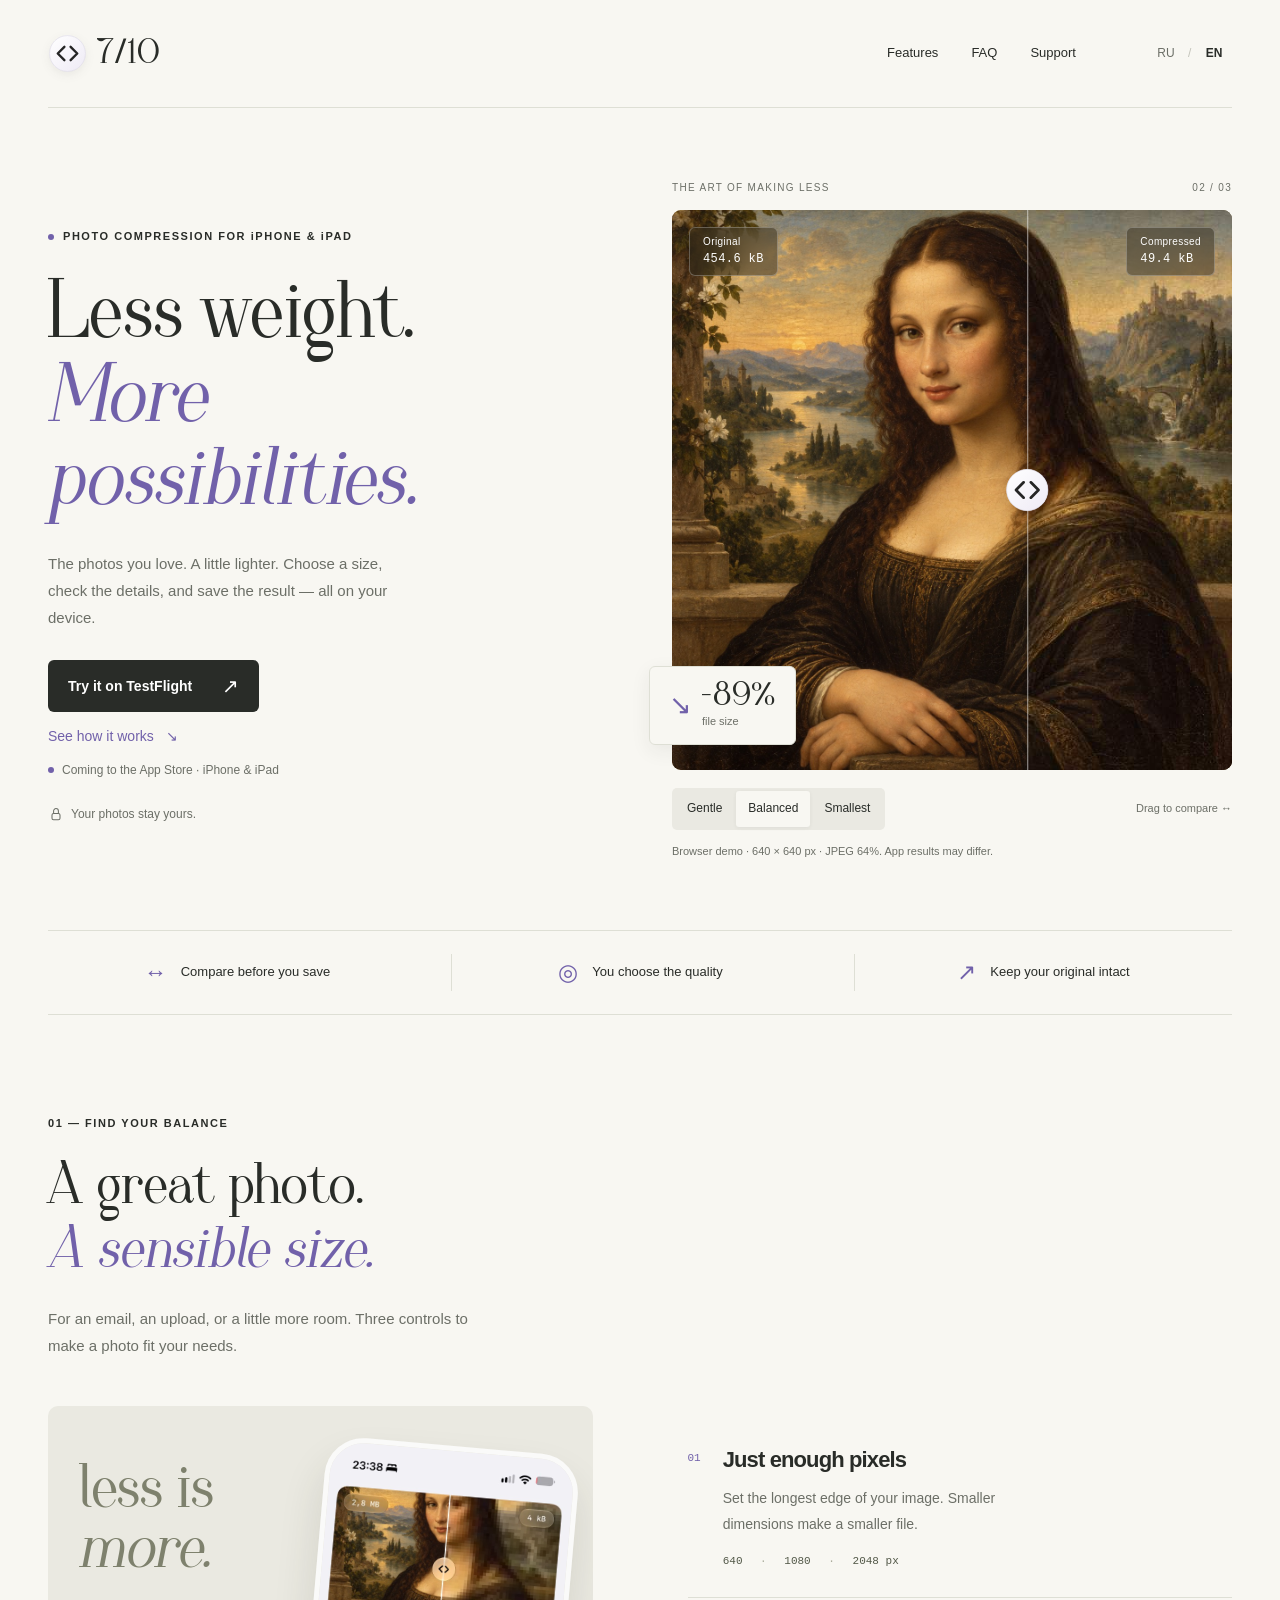
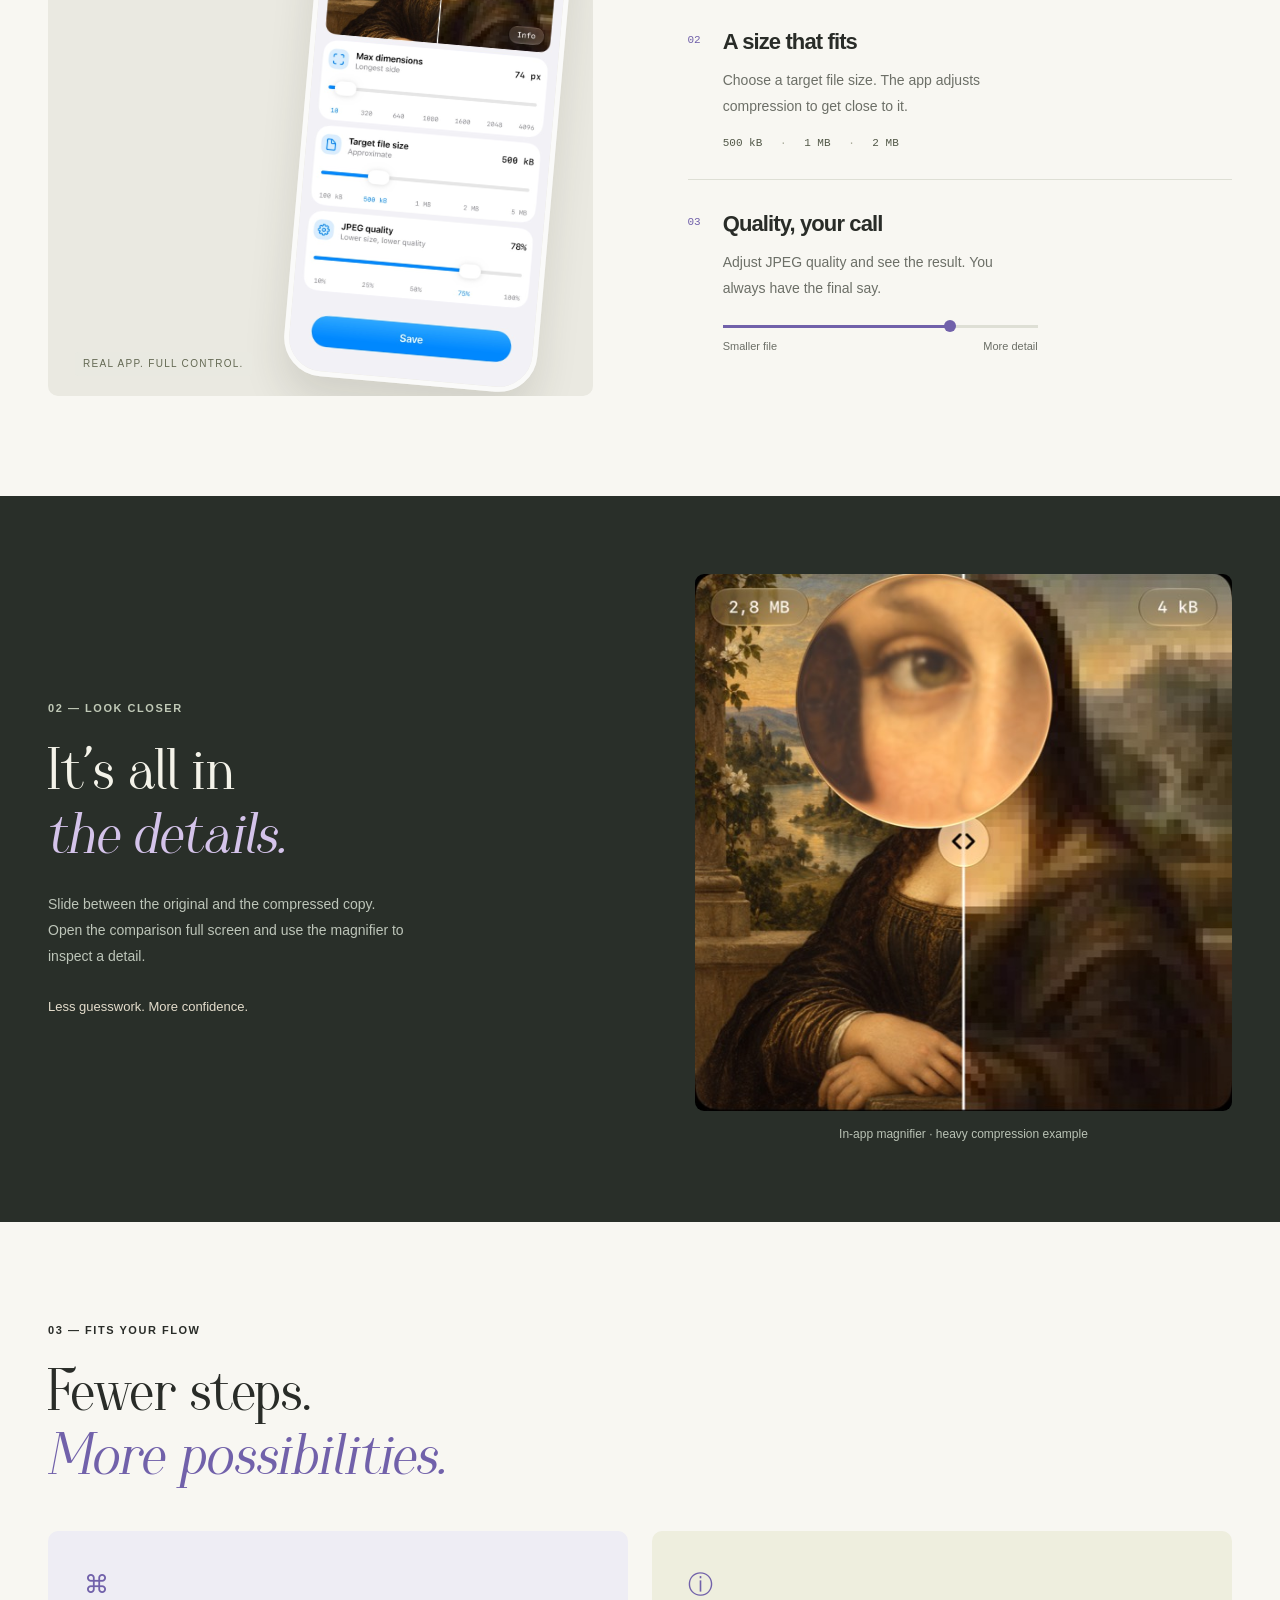
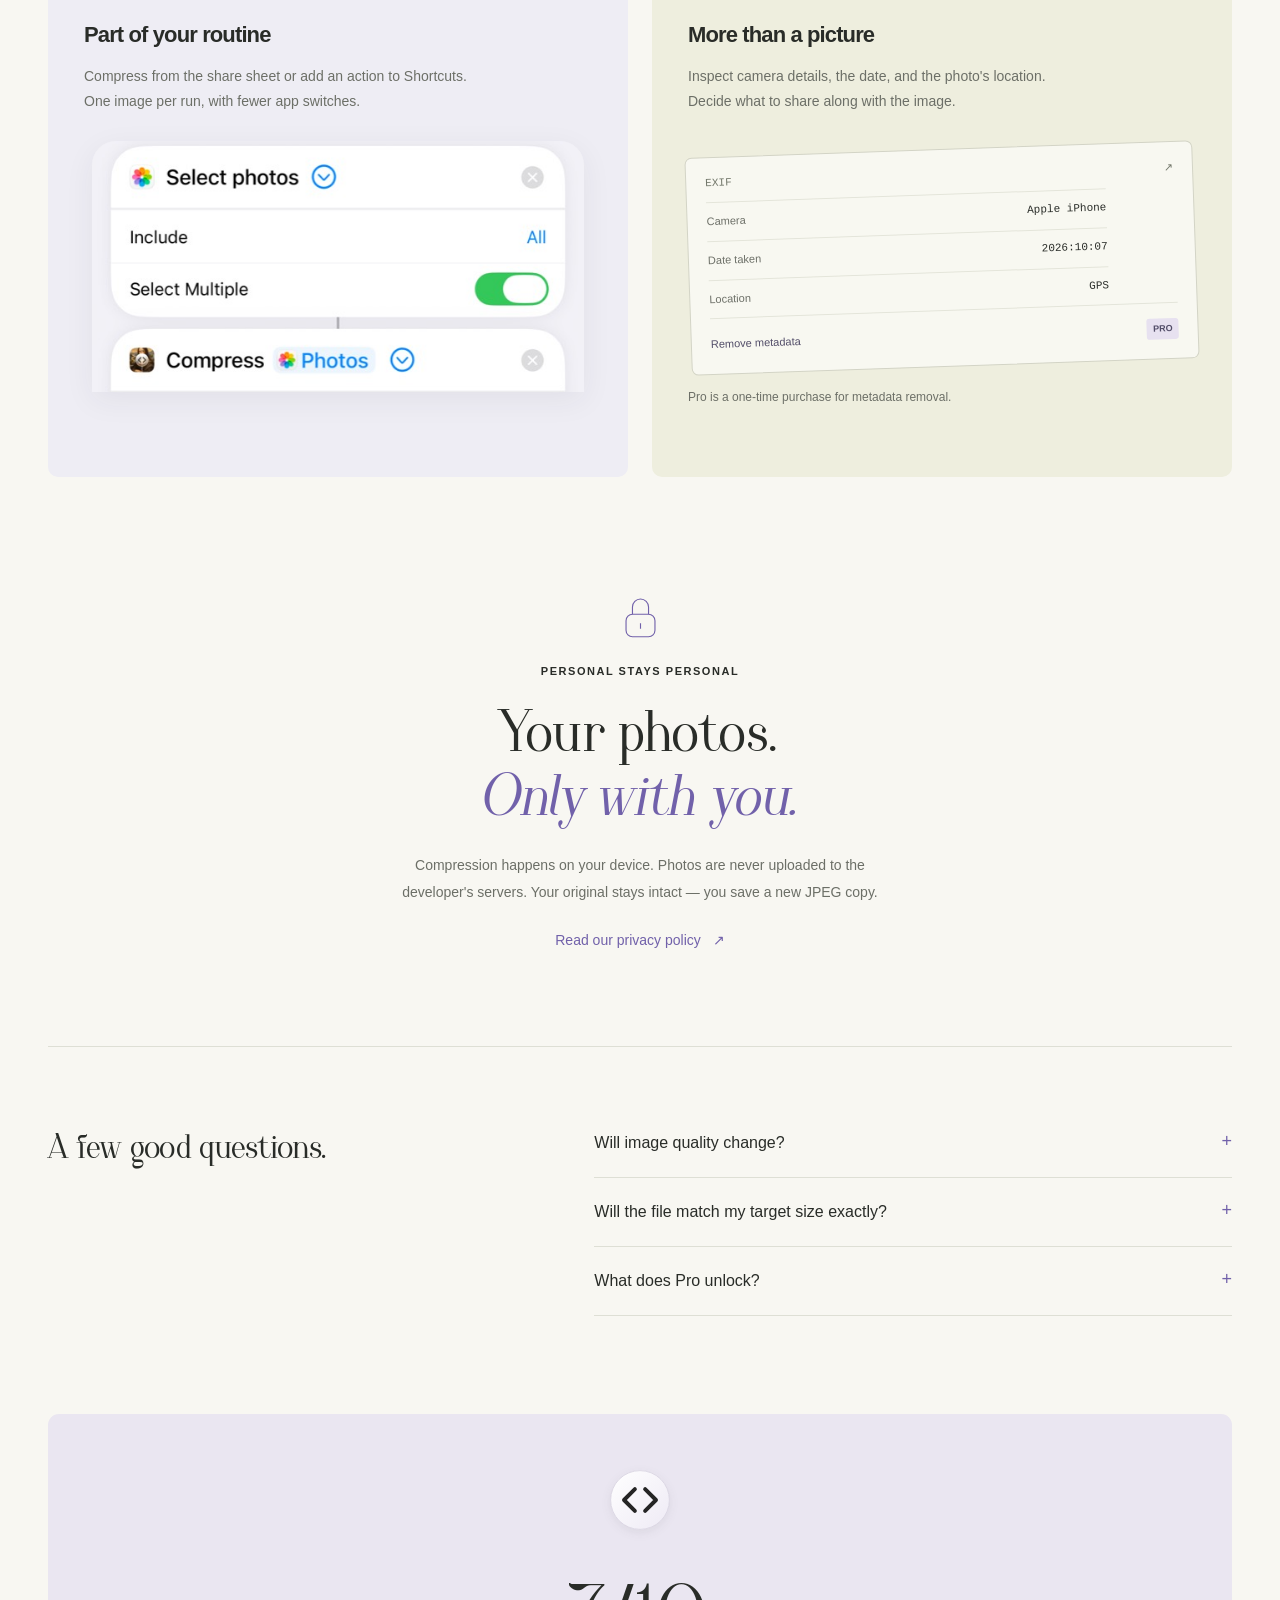
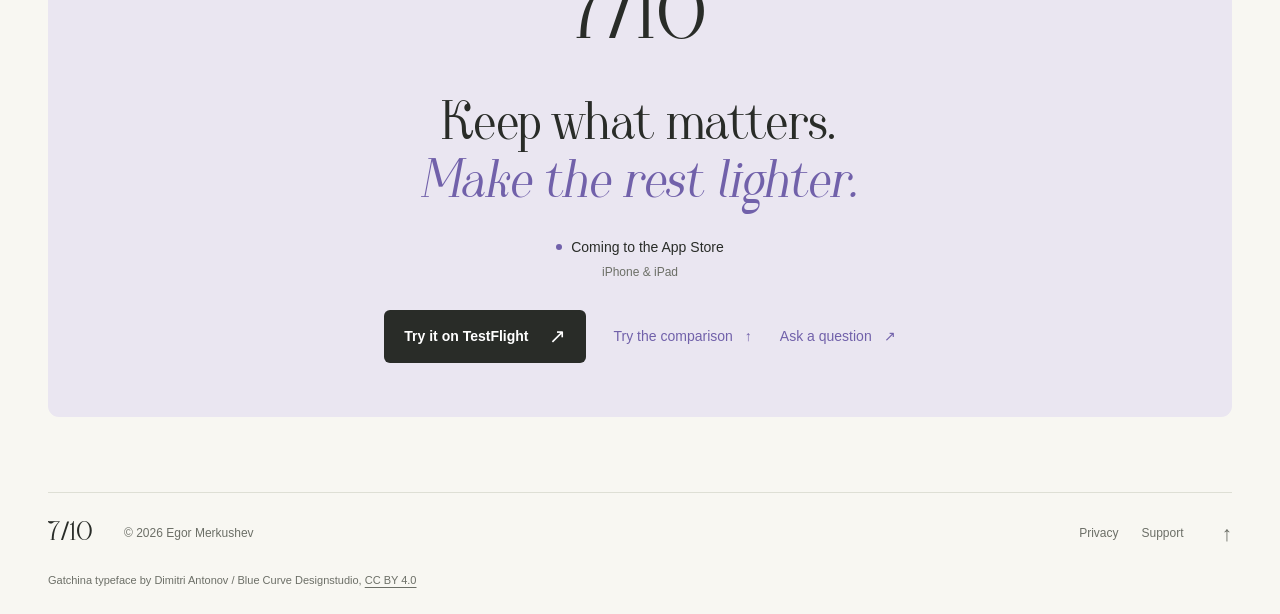
==== commit 81d32fad: "Use 7/10 in closing and footer wordmarks" ====
--- a/website/7of10/index.html
+++ b/website/7of10/index.html
@@ -92,8 +92,8 @@
     <section class="workflow-section wrap section"><div class="section-intro reveal"><p class="eyebrow" data-ru="03 — В ВАШЕМ РИТМЕ" data-en="03 — FITS YOUR FLOW">03 — В ВАШЕМ РИТМЕ</p><h2><span data-ru="Меньше действий." data-en="Fewer steps.">Меньше действий.</span><br><em data-ru="Больше пользы." data-en="More possibilities.">Больше пользы.</em></h2></div><div class="feature-pair"><article class="shortcut-card reveal"><div><span class="feature-symbol" aria-hidden="true">⌘</span><h3 data-ru="Встроится в привычки" data-en="Part of your routine">Встроится в привычки</h3><p data-ru="Сжимайте фото из меню «Поделиться» или добавьте действие в Shortcuts. Один снимок за запуск, без лишних переходов." data-en="Compress from the share sheet or add an action to Shortcuts. One image per run, with fewer app switches.">Сжимайте фото из меню «Поделиться» или добавьте действие в Shortcuts. Один снимок за запуск, без лишних переходов.</p></div><div class="shortcut-image"><img src="assets/shortcuts-screen.jpg" width="589" height="1280" loading="lazy" alt="Действие Compress Image в Apple Shortcuts" data-alt-ru="Действие Compress Image в Apple Shortcuts" data-alt-en="Compress Image action in Apple Shortcuts"></div></article><article class="metadata-card reveal"><div><span class="feature-symbol" aria-hidden="true">ⓘ</span><h3 data-ru="Не только изображение" data-en="More than a picture">Не только изображение</h3><p data-ru="Посмотрите данные камеры, дату и координаты съёмки. Решайте, чем делиться вместе с фотографией." data-en="Inspect camera details, the date, and the photo's location. Decide what to share along with the image.">Посмотрите данные камеры, дату и координаты съёмки. Решайте, чем делиться вместе с фотографией.</p></div><div class="metadata-illustration" aria-hidden="true"><div><span>EXIF</span><span>↗</span></div><p><span data-ru="Камера" data-en="Camera">Камера</span><span>Apple iPhone</span></p><p><span data-ru="Дата съёмки" data-en="Date taken">Дата съёмки</span><span>2026:10:07</span></p><p><span data-ru="Геопозиция" data-en="Location">Геопозиция</span><span>GPS</span></p><div class="metadata-remove"><span data-ru="Удаление метаданных" data-en="Remove metadata">Удаление метаданных</span><strong>PRO</strong></div></div><p class="pro-note" data-ru="Pro — разовая покупка для удаления метаданных." data-en="Pro is a one-time purchase for metadata removal.">Pro — разовая покупка для удаления метаданных.</p></article></div></section>
     <section class="privacy-section wrap reveal" id="privacy"><svg class="privacy-lock" viewBox="0 0 48 56" fill="none" aria-hidden="true"><rect x="6" y="24" width="36" height="28" rx="8"/><path d="M14 24V15a10 10 0 0 1 20 0v9M24 35v7"/></svg><p class="eyebrow" data-ru="ЛИЧНОЕ ОСТАЁТСЯ ЛИЧНЫМ" data-en="PERSONAL STAYS PERSONAL">ЛИЧНОЕ ОСТАЁТСЯ ЛИЧНЫМ</p><h2><span data-ru="Ваши фотографии." data-en="Your photos.">Ваши фотографии.</span><br><em data-ru="Только у вас." data-en="Only with you.">Только у вас.</em></h2><p data-ru="Сжатие происходит на устройстве. Фотографии не отправляются на серверы разработчика. Оригинал остаётся на месте — вы сохраняете новую JPEG-копию." data-en="Compression happens on your device. Photos are never uploaded to the developer's servers. Your original stays intact — you save a new JPEG copy.">Сжатие происходит на устройстве. Фотографии не отправляются на серверы разработчика. Оригинал остаётся на месте — вы сохраняете новую JPEG-копию.</p><a class="text-link" href="privacy/"><span data-ru="О конфиденциальности" data-en="Read our privacy policy">О конфиденциальности</span><span aria-hidden="true">↗</span></a></section>
     <section class="faq-section wrap" id="faq"><h2 data-ru="Кстати, о главном." data-en="A few good questions.">Кстати, о главном.</h2><div><details><summary data-ru="Качество фотографии изменится?" data-en="Will image quality change?">Качество фотографии изменится?</summary><p data-ru="JPEG использует сжатие с потерями. Чем меньше размер и ниже качество, тем заметнее изменения. Сравнение и лупа помогают выбрать подходящий баланс перед сохранением." data-en="JPEG uses lossy compression. Lower dimensions and quality can make changes more visible. The comparison and magnifier help you choose a balance before saving.">JPEG использует сжатие с потерями. Чем меньше размер и ниже качество, тем заметнее изменения. Сравнение и лупа помогают выбрать подходящий баланс перед сохранением.</p></details><details><summary data-ru="Размер файла будет точно таким, как я задам?" data-en="Will the file match my target size exactly?">Размер файла будет точно таким, как я задам?</summary><p data-ru="Целевой размер приблизительный. Результат зависит от содержимого фотографии, разрешения и выбранного качества JPEG. Фактический размер можно проверить до сохранения." data-en="The target is approximate. The result depends on the photo's content, dimensions, and JPEG quality. You can check the actual size before saving.">Целевой размер приблизительный. Результат зависит от содержимого фотографии, разрешения и выбранного качества JPEG. Фактический размер можно проверить до сохранения.</p></details><details><summary data-ru="Для чего нужна покупка Pro?" data-en="What does Pro unlock?">Для чего нужна покупка Pro?</summary><p data-ru="Сжатие, сравнение и сохранение доступны без Pro. Разовая покупка открывает удаление метаданных, в том числе через действие Shortcuts." data-en="Compression, comparison, and saving work without Pro. A one-time purchase unlocks metadata removal, including through the Shortcuts action.">Сжатие, сравнение и сохранение доступны без Pro. Разовая покупка открывает удаление метаданных, в том числе через действие Shortcuts.</p></details></div></section>
-    <section class="closing wrap reveal"><img class="brand-icon" src="assets/favicon.svg?v=2" width="39" height="39" alt="" aria-hidden="true"><p class="closing-wordmark" aria-label="7 из 10" data-label-ru="7 из 10" data-label-en="7 of 10"><span class="wordmark" aria-hidden="true">7<i data-ru="из" data-en="of">из</i>10</span></p><h2><span data-ru="Оставьте главное." data-en="Keep what matters.">Оставьте главное.</span><br><em data-ru="Уменьшите остальное." data-en="Make the rest lighter.">Уменьшите остальное.</em></h2><a class="coming-soon" href="https://apps.apple.com/app/id6819879067"><span class="tiny-dot"></span><span data-ru="Скоро в App Store" data-en="Coming to the App Store">Скоро в App Store</span></a><span class="platforms">iPhone & iPad</span><div class="closing-actions"><a class="button button-dark" href="https://testflight.apple.com/join/KnT5uXnx"><span data-ru="Попробовать в TestFlight" data-en="Try it on TestFlight">Попробовать в TestFlight</span><span aria-hidden="true">↗</span></a><a class="text-link" href="#demo"><span data-ru="Попробовать сравнение" data-en="Try the comparison">Попробовать сравнение</span><span aria-hidden="true">↑</span></a><a class="text-link" href="support/"><span data-ru="Задать вопрос" data-en="Ask a question">Задать вопрос</span><span aria-hidden="true">↗</span></a></div></section>
+    <section class="closing wrap reveal"><img class="brand-icon" src="assets/favicon.svg?v=2" width="39" height="39" alt="" aria-hidden="true"><p class="closing-wordmark" aria-label="7 of 10"><span class="wordmark" aria-hidden="true">7/10</span></p><h2><span data-ru="Оставьте главное." data-en="Keep what matters.">Оставьте главное.</span><br><em data-ru="Уменьшите остальное." data-en="Make the rest lighter.">Уменьшите остальное.</em></h2><a class="coming-soon" href="https://apps.apple.com/app/id6819879067"><span class="tiny-dot"></span><span data-ru="Скоро в App Store" data-en="Coming to the App Store">Скоро в App Store</span></a><span class="platforms">iPhone & iPad</span><div class="closing-actions"><a class="button button-dark" href="https://testflight.apple.com/join/KnT5uXnx"><span data-ru="Попробовать в TestFlight" data-en="Try it on TestFlight">Попробовать в TestFlight</span><span aria-hidden="true">↗</span></a><a class="text-link" href="#demo"><span data-ru="Попробовать сравнение" data-en="Try the comparison">Попробовать сравнение</span><span aria-hidden="true">↑</span></a><a class="text-link" href="support/"><span data-ru="Задать вопрос" data-en="Ask a question">Задать вопрос</span><span aria-hidden="true">↗</span></a></div></section>
   </main>
-  <footer class="footer wrap"><a class="brand" href="#top" aria-label="7 из 10" data-label-ru="7 из 10" data-label-en="7 of 10"><span class="wordmark" aria-hidden="true">7<i data-ru="из" data-en="of">из</i>10</span></a><span>© 2026 Egor Merkushev</span><div><a href="privacy/" data-ru="Конфиденциальность" data-en="Privacy">Конфиденциальность</a><a href="support/" data-ru="Поддержка" data-en="Support">Поддержка</a><a href="#top" aria-label="Наверх" data-label-ru="Наверх" data-label-en="Back to top">↑</a></div><p class="font-credit"><span data-ru="Шрифт Gatchina — Дмитрий Антонов / Синяя Кривая," data-en="Gatchina typeface by Dimitri Antonov / Blue Curve Designstudio,">Шрифт Gatchina — Дмитрий Антонов / Синяя Кривая,</span> <a href="https://creativecommons.org/licenses/by/4.0/" rel="license noopener">CC BY 4.0</a></p></footer>
+  <footer class="footer wrap"><a class="brand" href="#top" aria-label="7 of 10"><span class="wordmark" aria-hidden="true">7/10</span></a><span>© 2026 Egor Merkushev</span><div><a href="privacy/" data-ru="Конфиденциальность" data-en="Privacy">Конфиденциальность</a><a href="support/" data-ru="Поддержка" data-en="Support">Поддержка</a><a href="#top" aria-label="Наверх" data-label-ru="Наверх" data-label-en="Back to top">↑</a></div><p class="font-credit"><span data-ru="Шрифт Gatchina — Дмитрий Антонов / Синяя Кривая," data-en="Gatchina typeface by Dimitri Antonov / Blue Curve Designstudio,">Шрифт Gatchina — Дмитрий Антонов / Синяя Кривая,</span> <a href="https://creativecommons.org/licenses/by/4.0/" rel="license noopener">CC BY 4.0</a></p></footer>
 </body>
 </html>
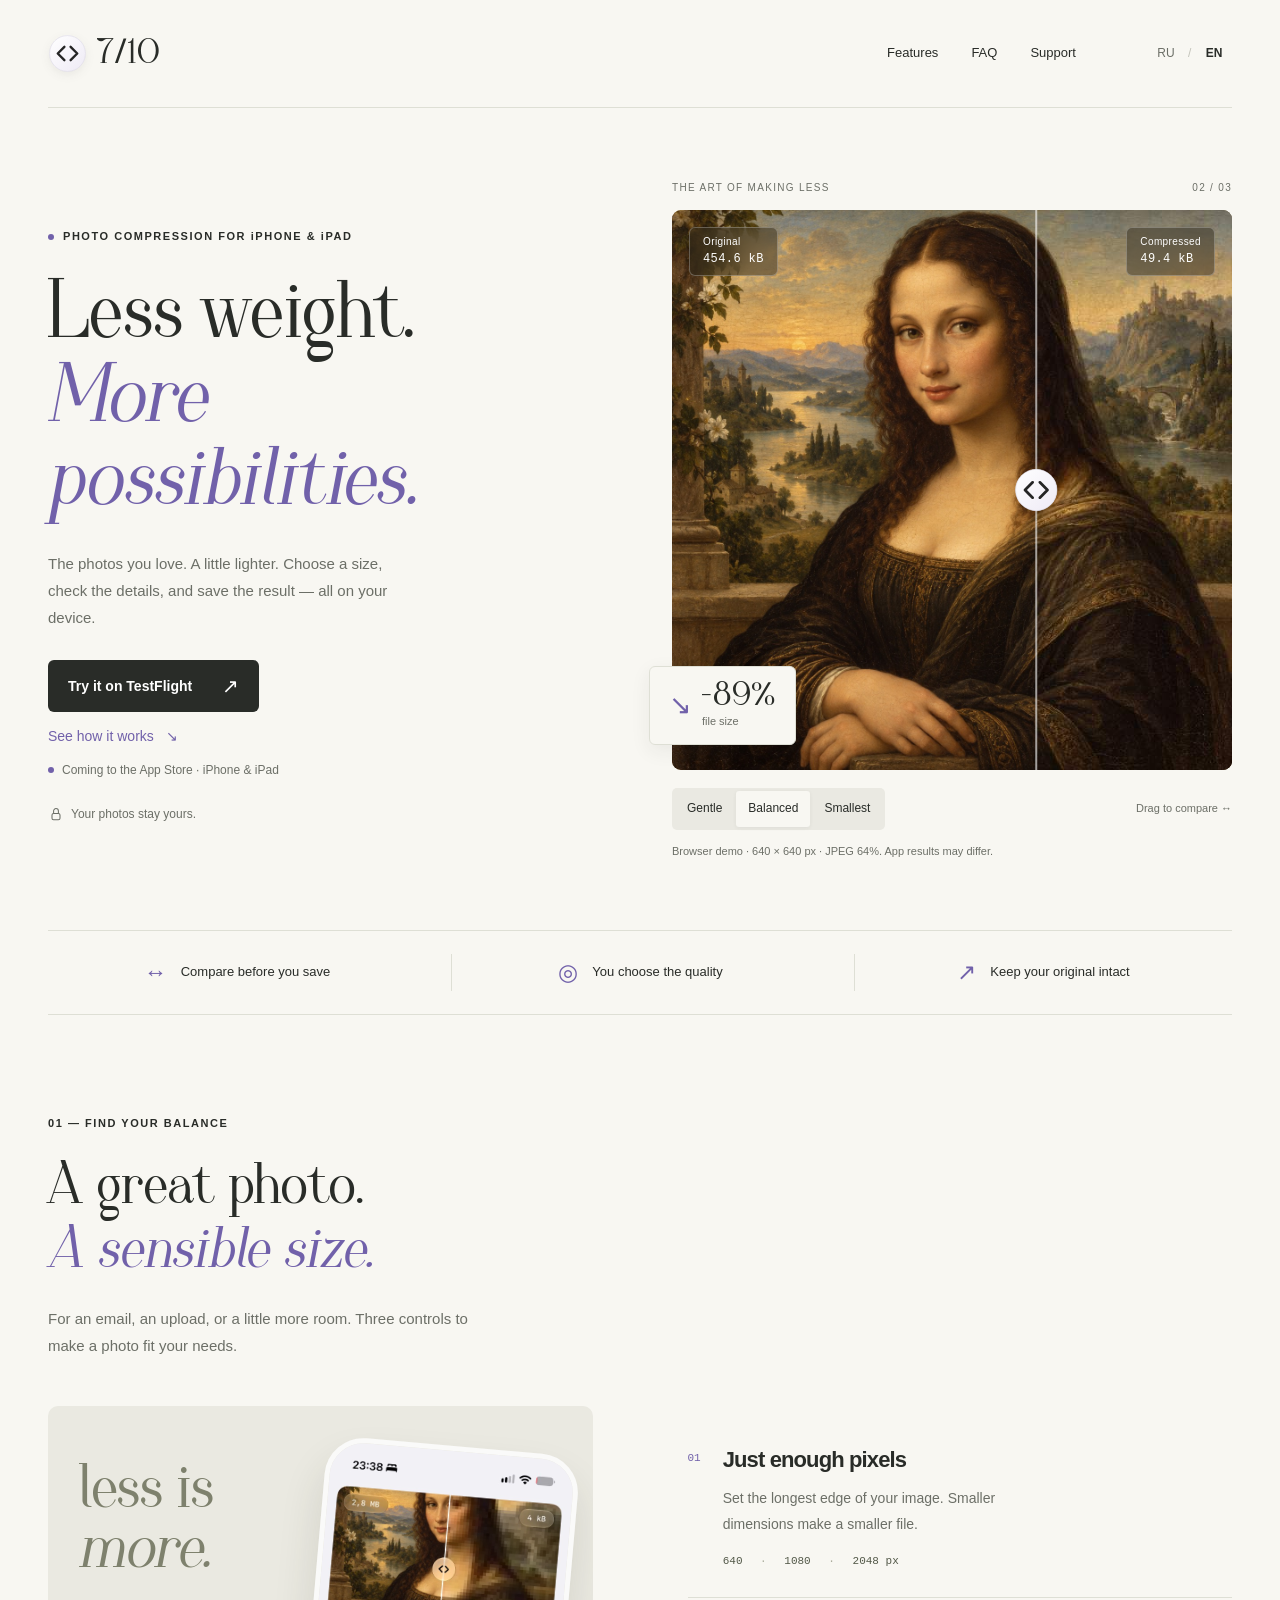
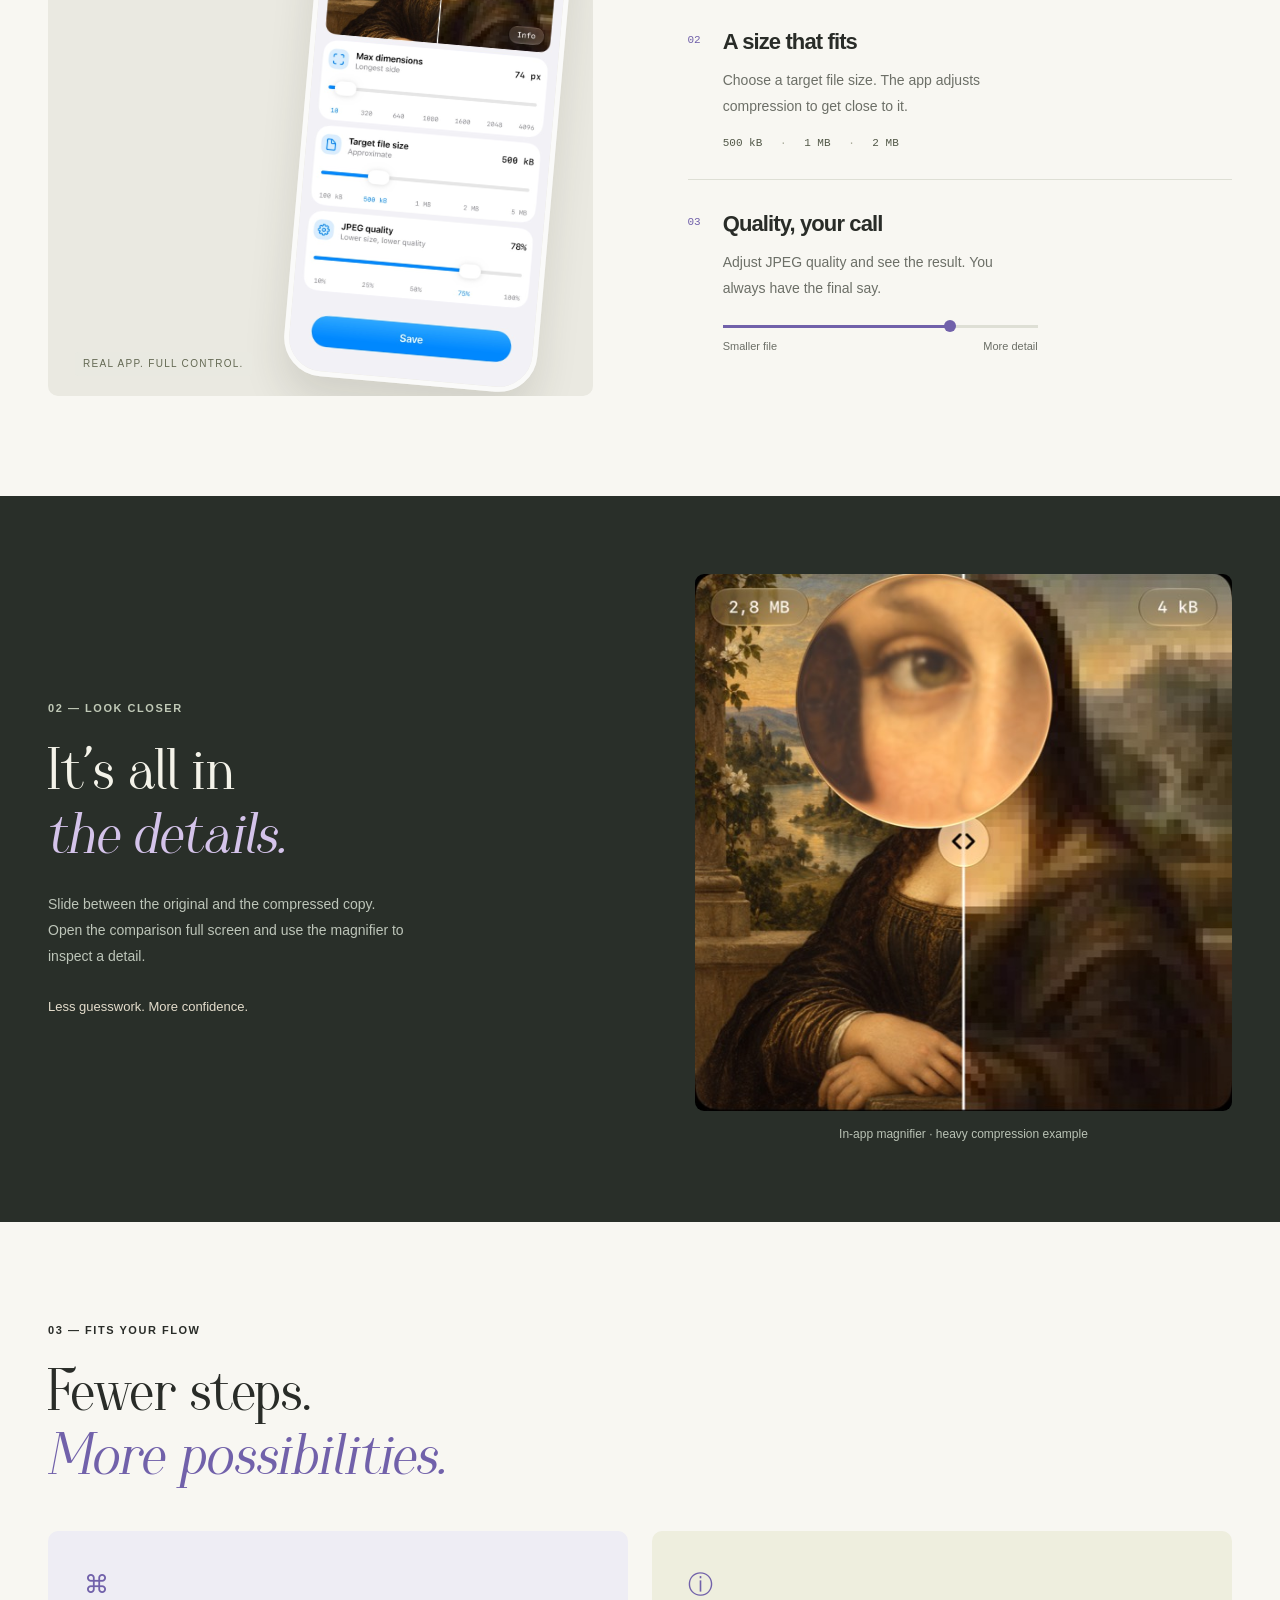
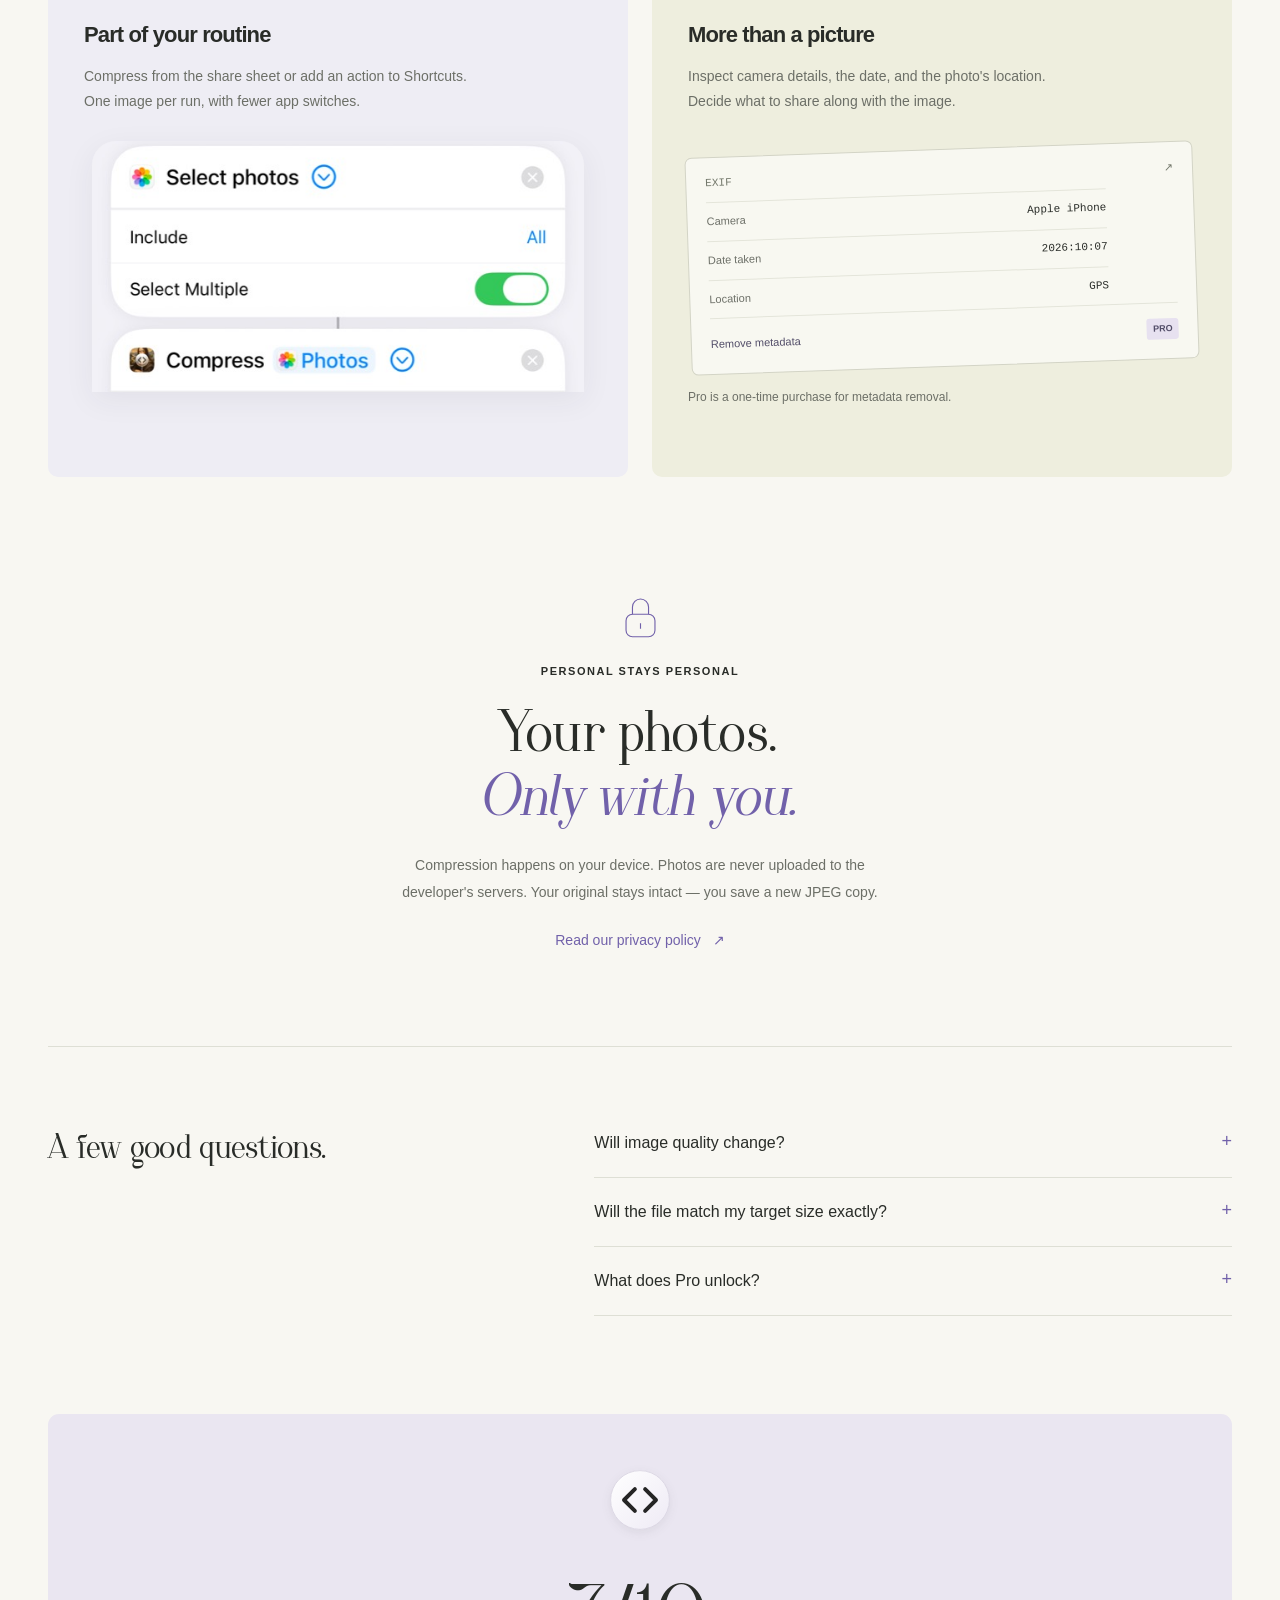
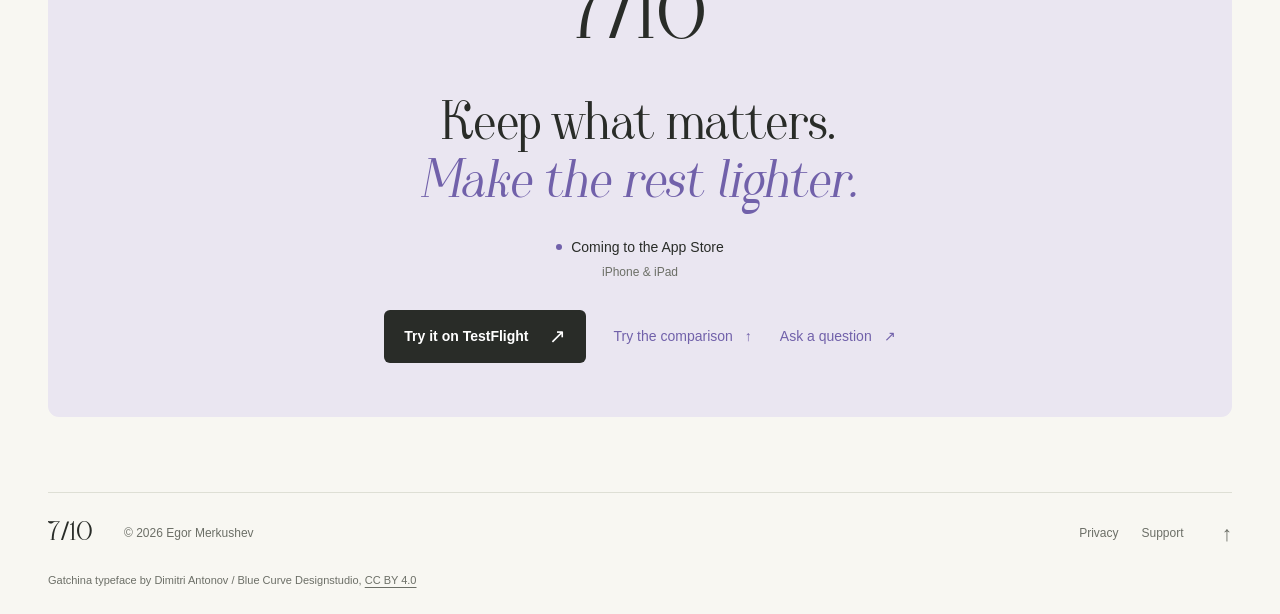
==== commit 3e1563fa: "Hide native range thumb behind the comparison mark" ====
--- a/website/7of10/index.html
+++ b/website/7of10/index.html
@@ -27,7 +27,7 @@
   <link rel="preload" as="image" href="assets/mona-lisa.jpg" fetchpriority="high">
   <link rel="preload" as="font" type="font/woff2" href="assets/fonts/gatchina-regular.woff2" crossorigin>
   <link rel="preload" as="font" type="font/woff2" href="assets/fonts/gatchina-italic.woff2" crossorigin>
-  <link rel="stylesheet" href="landing.css?v=4">
+  <link rel="stylesheet" href="landing.css?v=5">
   <script>
     // Pick the language before first paint so English visitors don't see Russian copy flash.
     (() => {
--- a/website/7of10/landing.css
+++ b/website/7of10/landing.css
@@ -1,7 +1,7 @@
 @font-face{font-family:Gatchina;src:url(assets/fonts/gatchina-regular.woff2) format('woff2');font-weight:400;font-style:normal;font-display:swap}
 @font-face{font-family:Gatchina;src:url(assets/fonts/gatchina-italic.woff2) format('woff2');font-weight:400;font-style:italic;font-display:swap}
 :root{color-scheme:light;--paper:#f8f7f2;--ink:#292c28;--muted:#6c6f67;--line:#dedfd5;--purple:#7161aa;--serif:Gatchina,Georgia,'Times New Roman',serif;--sans:-apple-system,BlinkMacSystemFont,'Segoe UI',sans-serif}
-*{box-sizing:border-box}html{scroll-behavior:smooth;scroll-padding-top:32px}body{margin:0;background:var(--paper);color:var(--ink);font:16px/1.6 var(--sans);-webkit-font-smoothing:antialiased}a{color:inherit;text-decoration:none}button,input{font:inherit}button,a,input,summary{-webkit-tap-highlight-color:transparent}button{color:inherit;cursor:pointer}button:focus-visible,a:focus-visible,input:focus-visible,summary:focus-visible{outline:3px solid var(--purple);outline-offset:5px}button{border:0}img{display:block;max-width:100%}h1,h2,h3,p,figure{margin:0}h1,h2{font-family:var(--serif);font-weight:400;letter-spacing:-.02em}h2{font-size:clamp(40px,4.6vw,62px);line-height:1.08}h1 em,h2 em{font-weight:400;color:var(--purple)}[hidden]{display:none!important}.wrap{width:min(1200px,calc(100% - 96px));margin-inline:auto}.skip-link{position:fixed;z-index:20;top:8px;left:8px;background:var(--ink);color:white;padding:12px;transform:translateY(-160%)}.skip-link:focus{transform:none}.header{height:108px;display:flex;align-items:center;border-bottom:1px solid var(--line);gap:32px}.brand{display:inline-flex;align-items:center;gap:10px;font-size:23px;font-weight:650;letter-spacing:-1px;white-space:nowrap}.brand-icon{width:39px;height:39px;display:block;flex-shrink:0;filter:drop-shadow(0 3px 5px #292c2812)}.brand-dot{font-size:10px;align-self:flex-start;padding-top:4px;margin-left:-7px}.nav{display:flex;gap:33px;margin-left:auto;font-size:13px}.nav a:hover,.footer a:hover{color:var(--purple)}.language{display:flex;gap:4px;align-items:center;font-size:12px;margin-left:40px;letter-spacing:.06em}.language button{background:none;padding:10px 6px;min-width:36px;min-height:40px;border-radius:6px;color:var(--muted)}.language button[aria-pressed=true]{color:var(--ink);font-weight:750}.language>span{color:#c3c4ba}.hero{padding:72px 0 58px;display:grid;grid-template-columns:1fr 1fr;gap:64px;align-items:center}.eyebrow{font-size:11px;font-weight:650;letter-spacing:.14em;display:flex;align-items:center;gap:9px}.tiny-dot{width:6px;height:6px;border-radius:50%;background:var(--purple);display:inline-block;flex-shrink:0}.hero h1{font-size:clamp(58px,6.4vw,88px);line-height:1.02;margin:27px 0 27px}.hero-description{color:var(--muted);font-size:15px;line-height:1.8;max-width:360px}.hero-actions{display:flex;flex-direction:column;align-items:flex-start;gap:13px;margin-top:29px}.button{display:inline-flex;align-items:center;justify-content:space-between;gap:30px;border-radius:6px;padding:15px 20px;font-size:14px;font-weight:550;transition:background .2s,transform .2s}.button-dark{background:var(--ink);color:white}.button-dark:hover{background:#49423d;transform:translateY(-2px)}.button span:last-child{font-size:20px;line-height:1}.availability{display:inline-flex;align-items:center;gap:8px;font-size:12px;color:var(--muted)}.hero-footnote{display:flex;gap:7px;align-items:center;font-size:12px;color:var(--muted);margin-top:25px}.hero-footnote svg{width:16px;height:16px;stroke:currentColor;stroke-width:1.3}.hero-demo{min-width:0}.demo-heading{display:flex;justify-content:space-between;font-size:10px;letter-spacing:.13em;margin-bottom:14px;color:var(--muted)}.comparison{position:relative;aspect-ratio:1;isolation:isolate;background:#c4ae84;border-radius:9px}.comparison>img{width:100%;height:100%;object-fit:cover;border-radius:9px}.demo-compressed{position:absolute;inset:0;clip-path:inset(0 0 0 var(--split));image-rendering:auto}.image-label{position:absolute;top:17px;display:flex;flex-direction:column;gap:0;color:white;background:#28261d70;border:1px solid #ffffff40;padding:6px 13px;border-radius:6px;-webkit-backdrop-filter:blur(12px);backdrop-filter:blur(12px);pointer-events:none;font-size:10px;letter-spacing:.04em}.image-label strong{font:12px/1.6 ui-monospace,SFMono-Regular,monospace}.image-label-original{left:17px}.image-label-result{right:17px}.comparison-divider{position:absolute;left:var(--split);top:0;bottom:0;width:1.5px;background:#fff9;transform:translateX(-50%);pointer-events:none}.comparison-divider>span{position:absolute;top:50%;left:50%;transform:translate(-50%,-50%);width:45px;height:45px;border-radius:50%;filter:drop-shadow(0 2px 8px #0002)}.comparison-divider>span img{width:100%;height:100%}.comparison input{position:absolute;inset:0;width:100%;height:100%;margin:0;appearance:none;-webkit-appearance:none;background:transparent;cursor:ew-resize;border-radius:9px;touch-action:pan-y}.comparison input::-webkit-slider-thumb{appearance:none;-webkit-appearance:none;width:1px;height:44px;background:transparent}.comparison input::-moz-range-thumb{width:1px;height:44px;background:transparent;border:0}.comparison input:focus-visible{outline-offset:6px}.saving{position:absolute;left:-23px;bottom:25px;background:var(--paper);border:1px solid var(--line);border-radius:6px;box-shadow:0 6px 20px #292c2812;padding:13px 19px;display:grid;grid-template-columns:auto auto;align-items:center;gap:0 10px;pointer-events:none}.saving-arrow{font-size:27px;color:var(--purple);grid-row:span 2}.saving strong{font:32px/1.05 var(--serif);letter-spacing:-.02em}.saving>span:last-child{font-size:11px;color:var(--muted)}.demo-controls{display:flex;align-items:center;justify-content:space-between;gap:12px;margin-top:18px}.presets{display:flex;background:#eae9e2;padding:3px;border-radius:5px;gap:2px}.presets button{font-size:12px;background:none;border-radius:3px;padding:8px 12px;min-height:36px;transition:background .2s}.presets button[aria-pressed=true]{background:var(--paper);box-shadow:0 1px 4px #292c2810}.demo-hint{font-size:11px;color:var(--muted);white-space:nowrap}.demo-note{font-size:11px;color:var(--muted);margin-top:13px;min-height:29px;line-height:1.6}.benefit-strip{display:grid;grid-template-columns:repeat(3,1fr);border-block:1px solid var(--line);padding-block:23px;gap:25px}.benefit-strip>span{display:flex;align-items:center;justify-content:center;gap:14px;font-size:13px}.benefit-strip>span+span{border-left:1px solid var(--line)}.benefit-strip i{font-style:normal;color:var(--purple);font-size:23px}.section{padding-block:100px}.section-intro{max-width:700px}.section-intro h2{margin-top:23px}.section-intro>p:last-child:not(.eyebrow){margin-top:22px;color:var(--muted);font-size:15px;max-width:450px;line-height:1.8}.controls-layout{display:grid;grid-template-columns:1fr 1fr;gap:95px;margin-top:47px;align-items:center}.app-stage{height:590px;border-radius:10px;background:#eae9e1;position:relative;overflow:hidden;display:flex;justify-content:flex-end;padding:39px 35px 0}.app-stage>img{width:254px;height:auto;align-self:flex-start;border:5px solid #fafaf9;border-radius:39px;box-shadow:0 24px 40px #31332522;position:relative;transform:rotate(5deg)}.stage-word{position:absolute;left:31px;top:53px;font:64px/.95 var(--serif);letter-spacing:-.03em;color:#7e816d}.stage-word em{font-weight:400}.stage-caption{position:absolute;bottom:20px;left:27px;font-size:10px;letter-spacing:.13em;color:#646953;background:#eae9e1dd;padding:4px 8px;border-radius:3px}.control-list article{display:flex;gap:22px;padding:30px 0;border-bottom:1px solid var(--line)}.control-list article:first-child{padding-top:0}.control-list article:last-child{border:0;padding-bottom:0}.control-number{font:11px ui-monospace,monospace;color:var(--purple);padding-top:6px}.control-list h3,.feature-pair h3{font-size:22px;line-height:1.3;font-weight:550;letter-spacing:-.04em}.control-list p{color:var(--muted);font-size:14px;line-height:1.8;margin-top:12px;max-width:315px}.control-example{display:block;font:11px ui-monospace,monospace;margin-top:18px;color:#525848}.control-example span{padding:0 11px;color:#abad9d}.quality-line{position:relative;height:3px;margin-top:24px;background:#dedfd5}.quality-line span{position:absolute;left:0;top:0;height:3px;width:72%;background:var(--purple)}.quality-line i{position:absolute;width:12px;height:12px;border-radius:50%;background:var(--purple);top:50%;left:72%;transform:translate(-50%,-50%)}.quality-labels{display:flex;justify-content:space-between;font-size:11px;color:var(--muted);margin-top:10px}.detail-section{background:#292f29;color:#f4f3e9;padding:78px 0}.detail-layout{display:grid;grid-template-columns:1fr 1fr;align-items:center;gap:110px}.detail-copy h2{margin:24px 0}.detail-copy h2 em{color:#d4c3ea}.detail-copy>p:not(.eyebrow){font-size:14px;line-height:1.85;color:#bdc5b9;max-width:360px}.detail-copy .eyebrow{color:#c0c9b7}.detail-note{display:block;font-size:13px;margin-top:27px;color:#e4ddcc}.detail-crop{position:relative;width:100%;aspect-ratio:1;border-radius:9px;overflow:hidden}.detail-crop img{position:absolute;width:100%;height:auto;max-width:none;top:-62.8%}.detail-figure figcaption{color:#b9c2b5;font-size:12px;text-align:center;margin-top:14px}.feature-pair{display:grid;grid-template-columns:1fr 1fr;gap:24px;margin-top:42px}.feature-pair article{border-radius:10px;overflow:hidden;padding:33px 36px 0;min-width:0}.shortcut-card{background:#eeedf4;height:546px;position:relative}.metadata-card{background:#eeeede}.feature-symbol{display:block;font-size:25px;margin-bottom:17px;color:var(--purple)}.feature-pair p{font-size:14px;line-height:1.8;color:var(--muted);margin-top:14px;max-width:400px}.shortcut-image{height:251px;overflow:hidden;margin:27px 8px 0;border-radius:24px 24px 0 0;box-shadow:0 8px 30px #322a4710}.shortcut-image img{width:100%;height:auto;transform:translateY(-14.7%)}.metadata-illustration{margin-top:35px;border:1px solid #d3d4c6;border-radius:7px;padding:19px;background:#f8f8f1;font-size:12px;transform:rotate(-2deg)}.metadata-illustration>div:first-child{display:flex;justify-content:space-between;font:11px ui-monospace,monospace;color:#72776a;padding-bottom:12px}.metadata-illustration p{display:flex;justify-content:space-between;border-top:1px solid #e4e5da;margin:0;padding:9px 0;font-size:11px}.metadata-illustration p span:last-child{font-family:ui-monospace,monospace;color:var(--ink)}.metadata-remove{display:flex;justify-content:space-between;align-items:center;border-top:1px solid #e4e5da;padding-top:15px;font-size:11px;color:#524d68;gap:9px}.metadata-remove strong{font-size:9px;background:#e7e1f0;padding:3px 6px;border-radius:3px}.feature-pair .pro-note{font-size:12px;margin:20px 0 24px}.privacy-section{display:flex;flex-direction:column;align-items:center;text-align:center;padding:18px 0 94px;border-bottom:1px solid var(--line)}.privacy-lock{width:39px;height:45px;stroke:var(--purple);stroke-width:1.4;margin-bottom:23px}.privacy-section h2{margin:22px 0}.privacy-section>p:not(.eyebrow){max-width:495px;color:var(--muted);font-size:14px;line-height:1.9}.text-link{display:inline-flex;align-items:center;gap:12px;font-size:14px;color:var(--purple);margin-top:24px}.text-link:hover{text-decoration:underline;text-underline-offset:5px}.faq-section{display:grid;grid-template-columns:.85fr 1.15fr;gap:75px;padding-block:80px}.faq-section h2{font-size:35px;line-height:1.2}.faq-section details{border-bottom:1px solid var(--line);padding:0 0 18px;margin-bottom:18px}.faq-section summary{font-size:16px;line-height:1.5;cursor:pointer;padding-block:4px;list-style:none;display:flex;justify-content:space-between;gap:20px}.faq-section summary::-webkit-details-marker{display:none}.faq-section summary::after{content:'+';color:var(--purple);font-size:18px;line-height:1.2}.faq-section details[open] summary::after{content:'−'}.faq-section details p{font-size:14px;max-width:560px;color:var(--muted);line-height:1.8;padding-top:16px}.closing{text-align:center;display:flex;align-items:center;flex-direction:column;background:#eae6f1;border-radius:11px;padding:54px 20px;margin-bottom:75px}.closing .brand-icon{width:64px;height:64px;margin-bottom:25px}.closing h2{font-size:clamp(33px,4.2vw,54px)}.coming-soon{display:flex;align-items:center;gap:9px;font-size:14px;margin:25px 0 5px}.platforms{font-size:12px;color:var(--muted)}.footer{display:flex;gap:30px;align-items:center;min-height:90px;border-top:1px solid var(--line)}.footer>.brand{font-size:19px}.footer>span{font-size:12px;color:var(--muted)}.footer>div{margin-left:auto;display:flex;align-items:center;gap:23px;font-size:12px;color:var(--muted)}.footer>div>a:last-child{font-size:21px;margin-left:15px}
+*{box-sizing:border-box}html{scroll-behavior:smooth;scroll-padding-top:32px}body{margin:0;background:var(--paper);color:var(--ink);font:16px/1.6 var(--sans);-webkit-font-smoothing:antialiased}a{color:inherit;text-decoration:none}button,input{font:inherit}button,a,input,summary{-webkit-tap-highlight-color:transparent}button{color:inherit;cursor:pointer}button:focus-visible,a:focus-visible,input:focus-visible,summary:focus-visible{outline:3px solid var(--purple);outline-offset:5px}button{border:0}img{display:block;max-width:100%}h1,h2,h3,p,figure{margin:0}h1,h2{font-family:var(--serif);font-weight:400;letter-spacing:-.02em}h2{font-size:clamp(40px,4.6vw,62px);line-height:1.08}h1 em,h2 em{font-weight:400;color:var(--purple)}[hidden]{display:none!important}.wrap{width:min(1200px,calc(100% - 96px));margin-inline:auto}.skip-link{position:fixed;z-index:20;top:8px;left:8px;background:var(--ink);color:white;padding:12px;transform:translateY(-160%)}.skip-link:focus{transform:none}.header{height:108px;display:flex;align-items:center;border-bottom:1px solid var(--line);gap:32px}.brand{display:inline-flex;align-items:center;gap:10px;font-size:23px;font-weight:650;letter-spacing:-1px;white-space:nowrap}.brand-icon{width:39px;height:39px;display:block;flex-shrink:0;filter:drop-shadow(0 3px 5px #292c2812)}.brand-dot{font-size:10px;align-self:flex-start;padding-top:4px;margin-left:-7px}.nav{display:flex;gap:33px;margin-left:auto;font-size:13px}.nav a:hover,.footer a:hover{color:var(--purple)}.language{display:flex;gap:4px;align-items:center;font-size:12px;margin-left:40px;letter-spacing:.06em}.language button{background:none;padding:10px 6px;min-width:36px;min-height:40px;border-radius:6px;color:var(--muted)}.language button[aria-pressed=true]{color:var(--ink);font-weight:750}.language>span{color:#c3c4ba}.hero{padding:72px 0 58px;display:grid;grid-template-columns:1fr 1fr;gap:64px;align-items:center}.eyebrow{font-size:11px;font-weight:650;letter-spacing:.14em;display:flex;align-items:center;gap:9px}.tiny-dot{width:6px;height:6px;border-radius:50%;background:var(--purple);display:inline-block;flex-shrink:0}.hero h1{font-size:clamp(58px,6.4vw,88px);line-height:1.02;margin:27px 0 27px}.hero-description{color:var(--muted);font-size:15px;line-height:1.8;max-width:360px}.hero-actions{display:flex;flex-direction:column;align-items:flex-start;gap:13px;margin-top:29px}.button{display:inline-flex;align-items:center;justify-content:space-between;gap:30px;border-radius:6px;padding:15px 20px;font-size:14px;font-weight:550;transition:background .2s,transform .2s}.button-dark{background:var(--ink);color:white}.button-dark:hover{background:#49423d;transform:translateY(-2px)}.button span:last-child{font-size:20px;line-height:1}.availability{display:inline-flex;align-items:center;gap:8px;font-size:12px;color:var(--muted)}.hero-footnote{display:flex;gap:7px;align-items:center;font-size:12px;color:var(--muted);margin-top:25px}.hero-footnote svg{width:16px;height:16px;stroke:currentColor;stroke-width:1.3}.hero-demo{min-width:0}.demo-heading{display:flex;justify-content:space-between;font-size:10px;letter-spacing:.13em;margin-bottom:14px;color:var(--muted)}.comparison{position:relative;aspect-ratio:1;isolation:isolate;background:#c4ae84;border-radius:9px}.comparison>img{width:100%;height:100%;object-fit:cover;border-radius:9px}.demo-compressed{position:absolute;inset:0;clip-path:inset(0 0 0 var(--split));image-rendering:auto}.image-label{position:absolute;top:17px;display:flex;flex-direction:column;gap:0;color:white;background:#28261d70;border:1px solid #ffffff40;padding:6px 13px;border-radius:6px;-webkit-backdrop-filter:blur(12px);backdrop-filter:blur(12px);pointer-events:none;font-size:10px;letter-spacing:.04em}.image-label strong{font:12px/1.6 ui-monospace,SFMono-Regular,monospace}.image-label-original{left:17px}.image-label-result{right:17px}.comparison-divider{position:absolute;left:var(--split);top:0;bottom:0;width:1.5px;background:#fff9;transform:translateX(-50%);pointer-events:none}.comparison-divider>span{position:absolute;top:50%;left:50%;transform:translate(-50%,-50%);width:45px;height:45px;border-radius:50%;filter:drop-shadow(0 2px 8px #0002)}.comparison-divider>span img{width:100%;height:100%}.comparison input{position:absolute;inset:0;width:100%;height:100%;margin:0;appearance:none;-webkit-appearance:none;background:transparent;cursor:ew-resize;border-radius:9px;touch-action:pan-y}.comparison input::-webkit-slider-thumb{appearance:none;-webkit-appearance:none;width:1px;height:44px;background:transparent;border:0;box-shadow:none;opacity:0}.comparison input::-moz-range-thumb{width:1px;height:44px;background:transparent;border:0;box-shadow:none;opacity:0}.comparison input:focus-visible{outline-offset:6px}.saving{position:absolute;left:-23px;bottom:25px;background:var(--paper);border:1px solid var(--line);border-radius:6px;box-shadow:0 6px 20px #292c2812;padding:13px 19px;display:grid;grid-template-columns:auto auto;align-items:center;gap:0 10px;pointer-events:none}.saving-arrow{font-size:27px;color:var(--purple);grid-row:span 2}.saving strong{font:32px/1.05 var(--serif);letter-spacing:-.02em}.saving>span:last-child{font-size:11px;color:var(--muted)}.demo-controls{display:flex;align-items:center;justify-content:space-between;gap:12px;margin-top:18px}.presets{display:flex;background:#eae9e2;padding:3px;border-radius:5px;gap:2px}.presets button{font-size:12px;background:none;border-radius:3px;padding:8px 12px;min-height:36px;transition:background .2s}.presets button[aria-pressed=true]{background:var(--paper);box-shadow:0 1px 4px #292c2810}.demo-hint{font-size:11px;color:var(--muted);white-space:nowrap}.demo-note{font-size:11px;color:var(--muted);margin-top:13px;min-height:29px;line-height:1.6}.benefit-strip{display:grid;grid-template-columns:repeat(3,1fr);border-block:1px solid var(--line);padding-block:23px;gap:25px}.benefit-strip>span{display:flex;align-items:center;justify-content:center;gap:14px;font-size:13px}.benefit-strip>span+span{border-left:1px solid var(--line)}.benefit-strip i{font-style:normal;color:var(--purple);font-size:23px}.section{padding-block:100px}.section-intro{max-width:700px}.section-intro h2{margin-top:23px}.section-intro>p:last-child:not(.eyebrow){margin-top:22px;color:var(--muted);font-size:15px;max-width:450px;line-height:1.8}.controls-layout{display:grid;grid-template-columns:1fr 1fr;gap:95px;margin-top:47px;align-items:center}.app-stage{height:590px;border-radius:10px;background:#eae9e1;position:relative;overflow:hidden;display:flex;justify-content:flex-end;padding:39px 35px 0}.app-stage>img{width:254px;height:auto;align-self:flex-start;border:5px solid #fafaf9;border-radius:39px;box-shadow:0 24px 40px #31332522;position:relative;transform:rotate(5deg)}.stage-word{position:absolute;left:31px;top:53px;font:64px/.95 var(--serif);letter-spacing:-.03em;color:#7e816d}.stage-word em{font-weight:400}.stage-caption{position:absolute;bottom:20px;left:27px;font-size:10px;letter-spacing:.13em;color:#646953;background:#eae9e1dd;padding:4px 8px;border-radius:3px}.control-list article{display:flex;gap:22px;padding:30px 0;border-bottom:1px solid var(--line)}.control-list article:first-child{padding-top:0}.control-list article:last-child{border:0;padding-bottom:0}.control-number{font:11px ui-monospace,monospace;color:var(--purple);padding-top:6px}.control-list h3,.feature-pair h3{font-size:22px;line-height:1.3;font-weight:550;letter-spacing:-.04em}.control-list p{color:var(--muted);font-size:14px;line-height:1.8;margin-top:12px;max-width:315px}.control-example{display:block;font:11px ui-monospace,monospace;margin-top:18px;color:#525848}.control-example span{padding:0 11px;color:#abad9d}.quality-line{position:relative;height:3px;margin-top:24px;background:#dedfd5}.quality-line span{position:absolute;left:0;top:0;height:3px;width:72%;background:var(--purple)}.quality-line i{position:absolute;width:12px;height:12px;border-radius:50%;background:var(--purple);top:50%;left:72%;transform:translate(-50%,-50%)}.quality-labels{display:flex;justify-content:space-between;font-size:11px;color:var(--muted);margin-top:10px}.detail-section{background:#292f29;color:#f4f3e9;padding:78px 0}.detail-layout{display:grid;grid-template-columns:1fr 1fr;align-items:center;gap:110px}.detail-copy h2{margin:24px 0}.detail-copy h2 em{color:#d4c3ea}.detail-copy>p:not(.eyebrow){font-size:14px;line-height:1.85;color:#bdc5b9;max-width:360px}.detail-copy .eyebrow{color:#c0c9b7}.detail-note{display:block;font-size:13px;margin-top:27px;color:#e4ddcc}.detail-crop{position:relative;width:100%;aspect-ratio:1;border-radius:9px;overflow:hidden}.detail-crop img{position:absolute;width:100%;height:auto;max-width:none;top:-62.8%}.detail-figure figcaption{color:#b9c2b5;font-size:12px;text-align:center;margin-top:14px}.feature-pair{display:grid;grid-template-columns:1fr 1fr;gap:24px;margin-top:42px}.feature-pair article{border-radius:10px;overflow:hidden;padding:33px 36px 0;min-width:0}.shortcut-card{background:#eeedf4;height:546px;position:relative}.metadata-card{background:#eeeede}.feature-symbol{display:block;font-size:25px;margin-bottom:17px;color:var(--purple)}.feature-pair p{font-size:14px;line-height:1.8;color:var(--muted);margin-top:14px;max-width:400px}.shortcut-image{height:251px;overflow:hidden;margin:27px 8px 0;border-radius:24px 24px 0 0;box-shadow:0 8px 30px #322a4710}.shortcut-image img{width:100%;height:auto;transform:translateY(-14.7%)}.metadata-illustration{margin-top:35px;border:1px solid #d3d4c6;border-radius:7px;padding:19px;background:#f8f8f1;font-size:12px;transform:rotate(-2deg)}.metadata-illustration>div:first-child{display:flex;justify-content:space-between;font:11px ui-monospace,monospace;color:#72776a;padding-bottom:12px}.metadata-illustration p{display:flex;justify-content:space-between;border-top:1px solid #e4e5da;margin:0;padding:9px 0;font-size:11px}.metadata-illustration p span:last-child{font-family:ui-monospace,monospace;color:var(--ink)}.metadata-remove{display:flex;justify-content:space-between;align-items:center;border-top:1px solid #e4e5da;padding-top:15px;font-size:11px;color:#524d68;gap:9px}.metadata-remove strong{font-size:9px;background:#e7e1f0;padding:3px 6px;border-radius:3px}.feature-pair .pro-note{font-size:12px;margin:20px 0 24px}.privacy-section{display:flex;flex-direction:column;align-items:center;text-align:center;padding:18px 0 94px;border-bottom:1px solid var(--line)}.privacy-lock{width:39px;height:45px;stroke:var(--purple);stroke-width:1.4;margin-bottom:23px}.privacy-section h2{margin:22px 0}.privacy-section>p:not(.eyebrow){max-width:495px;color:var(--muted);font-size:14px;line-height:1.9}.text-link{display:inline-flex;align-items:center;gap:12px;font-size:14px;color:var(--purple);margin-top:24px}.text-link:hover{text-decoration:underline;text-underline-offset:5px}.faq-section{display:grid;grid-template-columns:.85fr 1.15fr;gap:75px;padding-block:80px}.faq-section h2{font-size:35px;line-height:1.2}.faq-section details{border-bottom:1px solid var(--line);padding:0 0 18px;margin-bottom:18px}.faq-section summary{font-size:16px;line-height:1.5;cursor:pointer;padding-block:4px;list-style:none;display:flex;justify-content:space-between;gap:20px}.faq-section summary::-webkit-details-marker{display:none}.faq-section summary::after{content:'+';color:var(--purple);font-size:18px;line-height:1.2}.faq-section details[open] summary::after{content:'−'}.faq-section details p{font-size:14px;max-width:560px;color:var(--muted);line-height:1.8;padding-top:16px}.closing{text-align:center;display:flex;align-items:center;flex-direction:column;background:#eae6f1;border-radius:11px;padding:54px 20px;margin-bottom:75px}.closing .brand-icon{width:64px;height:64px;margin-bottom:25px}.closing h2{font-size:clamp(33px,4.2vw,54px)}.coming-soon{display:flex;align-items:center;gap:9px;font-size:14px;margin:25px 0 5px}.platforms{font-size:12px;color:var(--muted)}.footer{display:flex;gap:30px;align-items:center;min-height:90px;border-top:1px solid var(--line)}.footer>.brand{font-size:19px}.footer>span{font-size:12px;color:var(--muted)}.footer>div{margin-left:auto;display:flex;align-items:center;gap:23px;font-size:12px;color:var(--muted)}.footer>div>a:last-child{font-size:21px;margin-left:15px}
 @media(min-width:1500px){.hero{gap:85px;padding-block:85px}.hero-demo{max-width:570px}}
 @media(max-width:1100px){.wrap{width:calc(100% - 64px)}.hero{gap:38px}.hero h1{font-size:clamp(52px,6.7vw,75px)}.eyebrow{font-size:10px}.demo-controls{flex-wrap:wrap}.controls-layout{gap:48px}.app-stage{padding-right:20px}.app-stage>img{width:235px}.stage-word{font-size:55px;left:20px}.detail-layout{gap:60px}.feature-pair article{padding-inline:27px}.shortcut-card{height:565px}.faq-section{gap:40px}}
 @media(max-width:760px){.wrap{width:calc(100% - 40px)}.header{height:82px;gap:16px}.brand{font-size:21px}.brand-icon{width:33px;height:33px}.brand-dot{display:none}.nav{gap:18px;font-size:11px}.nav a:first-child{display:none}.language{margin-left:8px;gap:7px}.hero{grid-template-columns:1fr;padding:48px 0 37px;gap:39px}.hero-copy{max-width:560px}.hero h1{font-size:clamp(59px,11vw,82px);margin-block:23px}.hero h1 br:last-of-type{display:none}.hero h1 em:last-child::before{content:' '}.hero-description{max-width:420px;font-size:14px}.hero-actions{margin-top:24px}.hero-footnote{margin-top:20px}.hero-demo{width:100%;max-width:560px;justify-self:center}.saving{left:12px;bottom:17px;padding:10px 14px}.saving strong{font-size:27px}.demo-controls{flex-wrap:wrap;gap:10px 12px}.demo-hint{font-size:11px}.presets button{padding:8px 10px;font-size:12px}.benefit-strip{padding-block:15px;gap:12px}.benefit-strip>span{flex-direction:column;gap:3px;text-align:center;font-size:11px;line-height:1.4}.benefit-strip i{font-size:20px}.section{padding-block:65px}.section-intro h2{margin-top:20px}.section-intro>p:last-child:not(.eyebrow){font-size:14px}.controls-layout{grid-template-columns:1fr;gap:36px;margin-top:30px}.app-stage{height:auto;justify-content:center;padding:184px 0 36px 40px}.app-stage>img{width:236px}.stage-word{font-size:56px;left:24px;top:28px}.stage-caption{top:150px;bottom:auto;left:24px;background:none;padding:0}.control-list article{gap:19px;padding:25px 0}.control-list p{max-width:100%}.control-list h3{font-size:21px}.detail-section{padding-block:55px}.detail-layout{grid-template-columns:1fr;gap:32px}.detail-copy h2{margin-block:20px}.detail-copy>p:not(.eyebrow){max-width:480px}.detail-figure{max-width:500px;width:100%;justify-self:center}.detail-note{margin-top:20px}.feature-pair{grid-template-columns:1fr;gap:20px;margin-top:30px}.feature-pair article{padding:27px 25px 0}.shortcut-card{height:490px}.shortcut-image{max-width:360px;margin-inline:auto}.metadata-card{padding-bottom:8px!important}.metadata-illustration{margin-top:25px}.privacy-section{padding-top:0;padding-bottom:60px}.faq-section{grid-template-columns:1fr;gap:30px;padding-block:55px}.faq-section h2{font-size:33px}.faq-section details{margin-bottom:18px}.closing{padding:40px 17px;margin-bottom:45px}.closing h2{font-size:clamp(29px,7.1vw,46px)}.footer{flex-wrap:wrap;gap:12px 20px;padding-block:25px}.footer>div{width:100%;margin-left:0;gap:20px}.footer>div>a:last-child{margin-left:auto}.footer>span{margin-left:auto}}
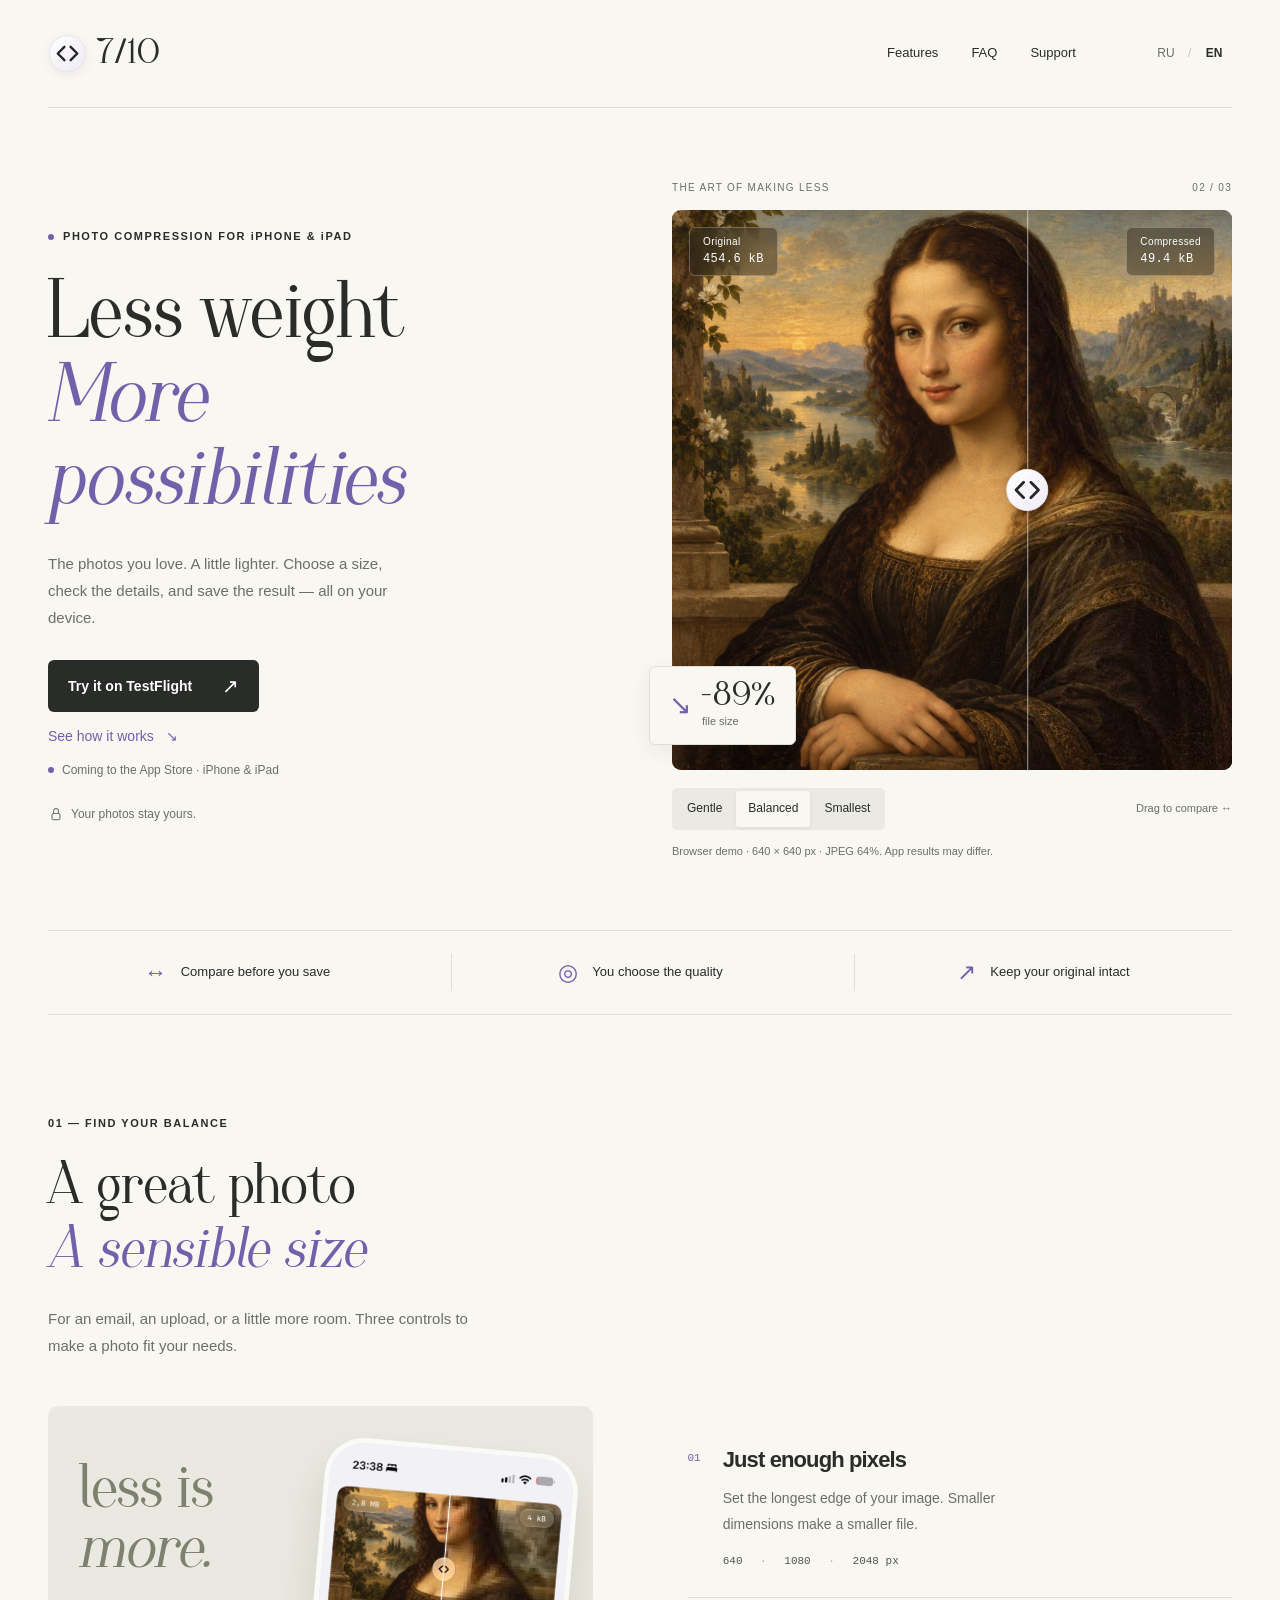
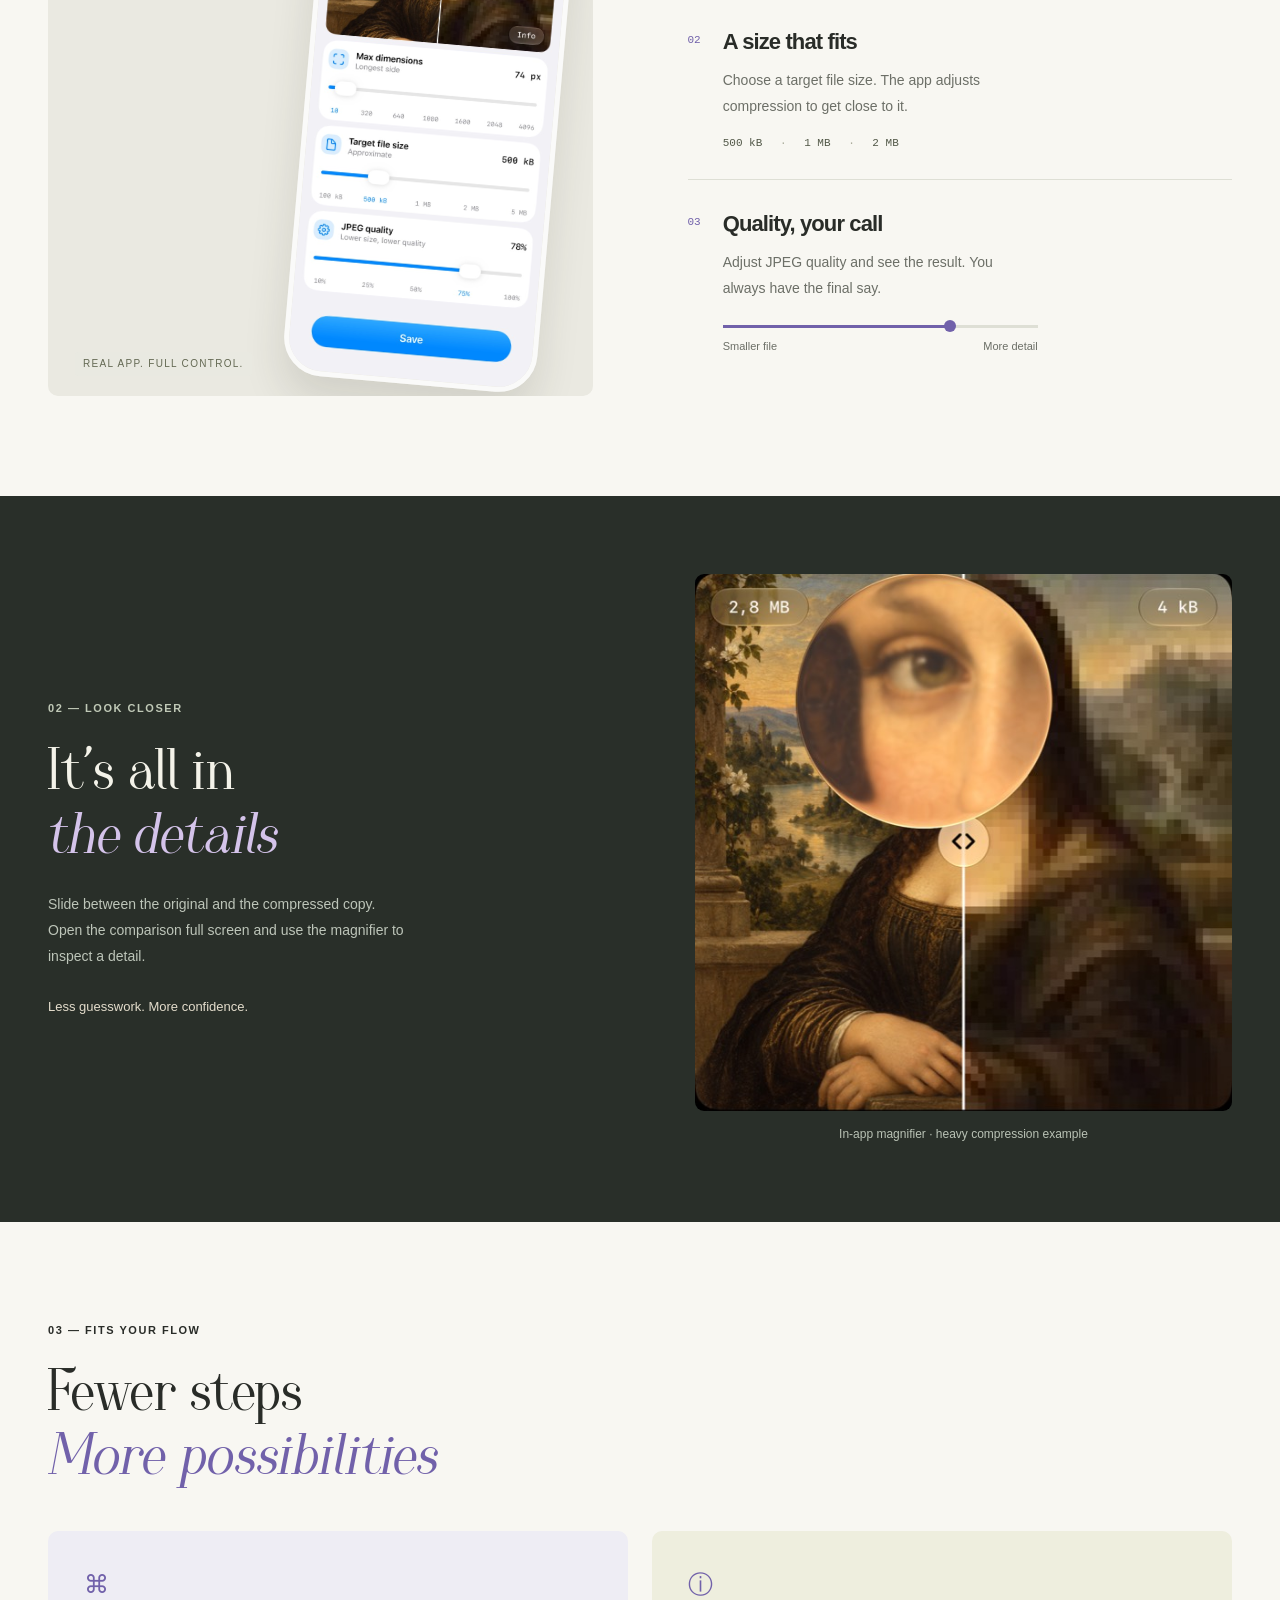
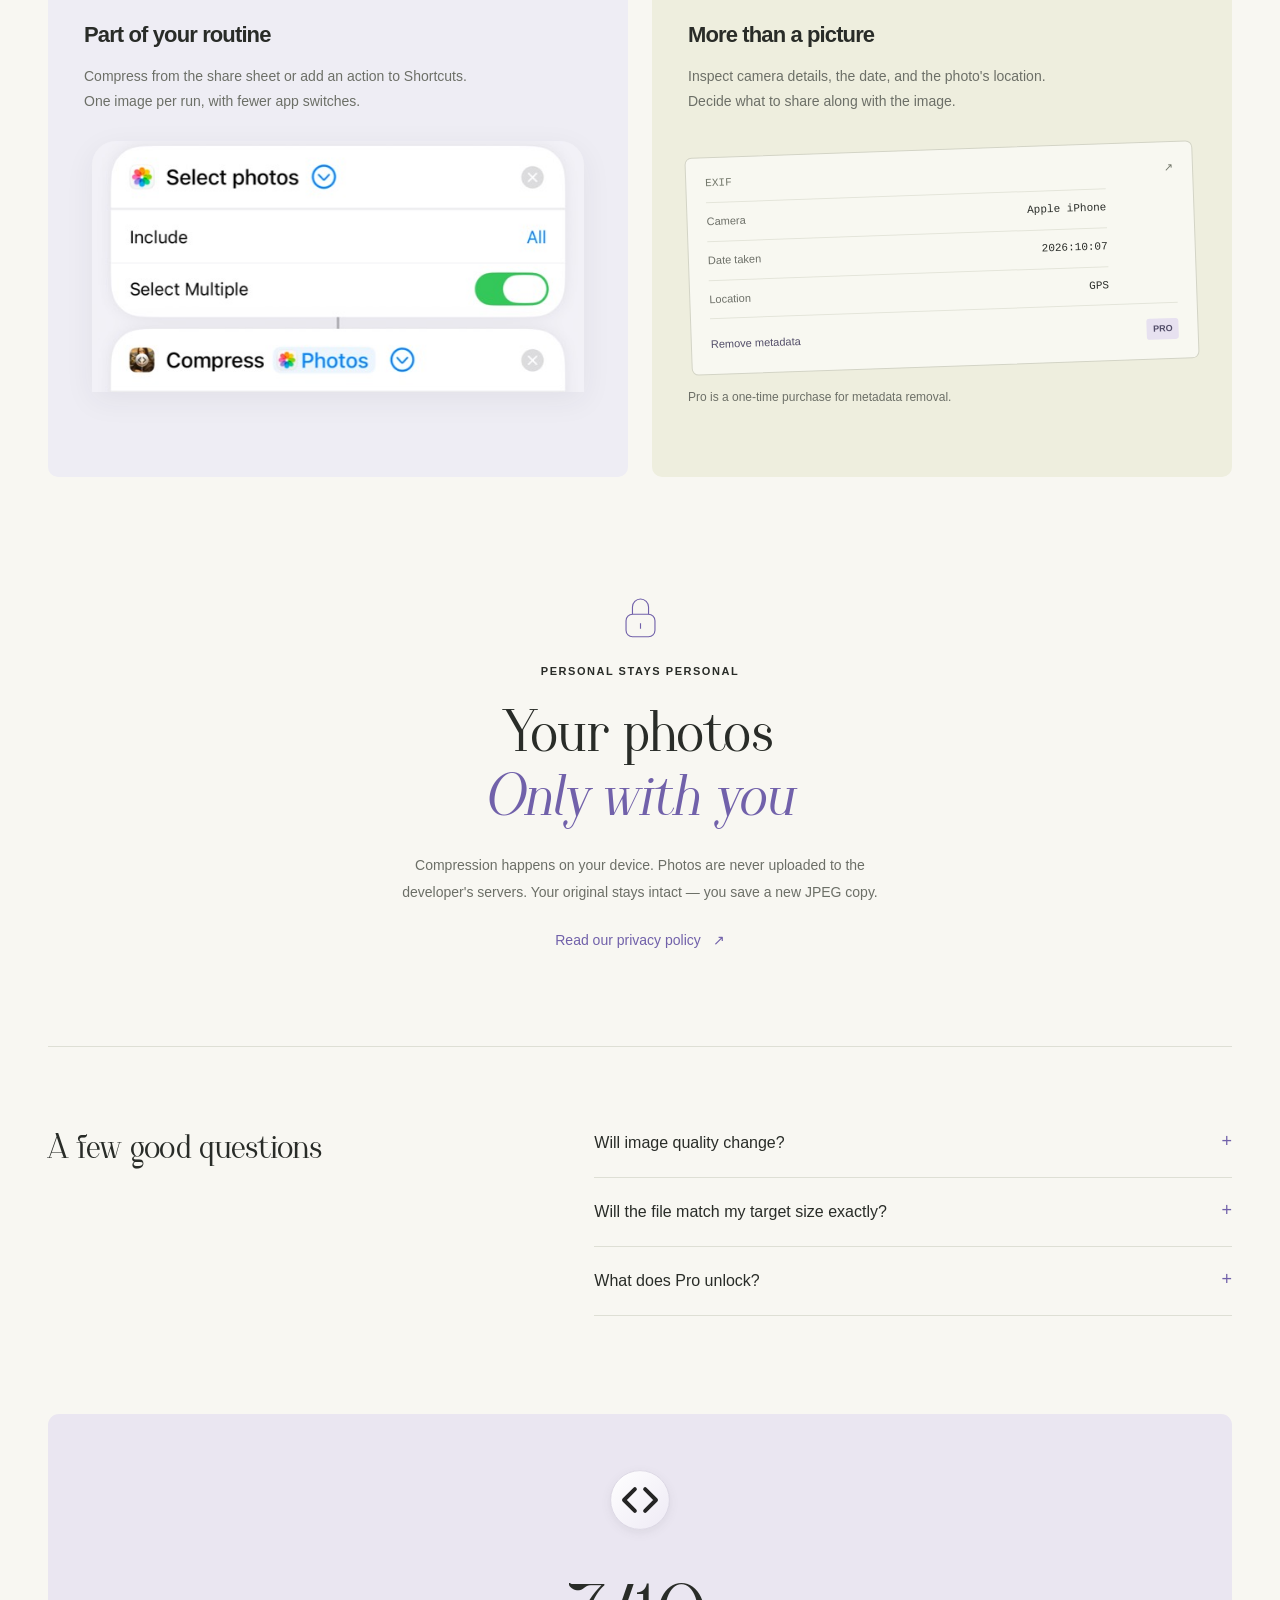
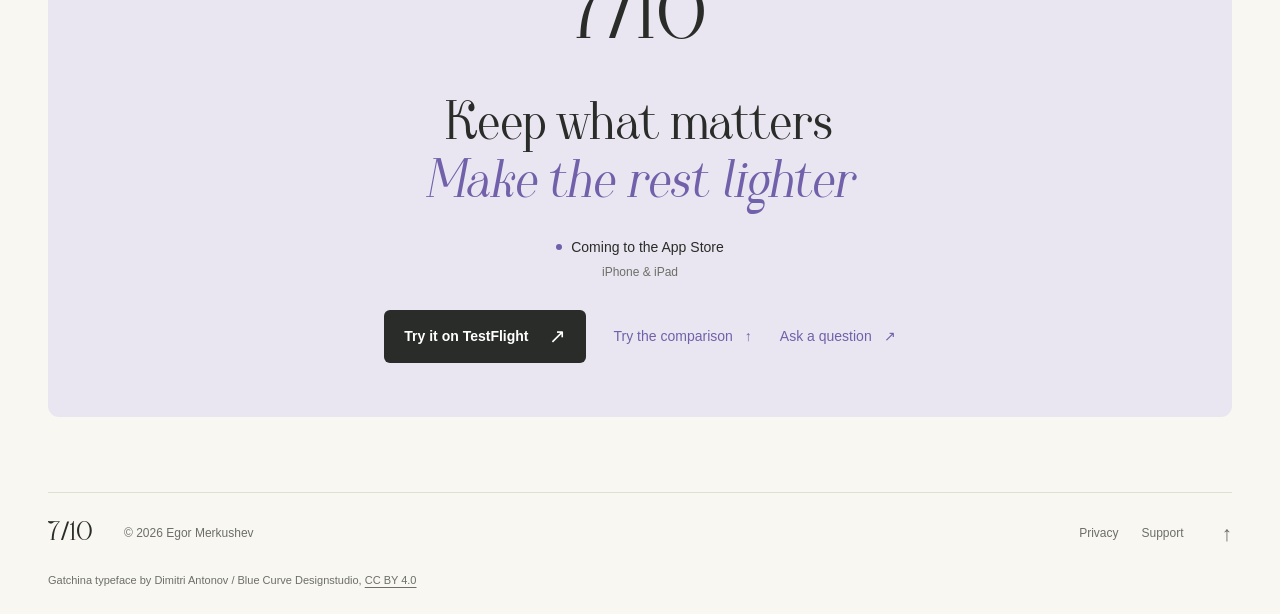
==== commit df743ca7: "Remove trailing periods from landing headings" ====
--- a/website/7of10/index.html
+++ b/website/7of10/index.html
@@ -59,7 +59,7 @@
     <section class="hero wrap" id="top">
       <div class="hero-copy">
         <p class="eyebrow"><span class="tiny-dot"></span><span data-ru="ФОТОКОМПРЕССОР ДЛЯ iPHONE И iPAD" data-en="PHOTO COMPRESSION FOR iPHONE & iPAD">ФОТОКОМПРЕССОР ДЛЯ iPHONE И iPAD</span></p>
-        <h1><span data-ru="Меньше вес." data-en="Less weight.">Меньше вес.</span><br><em data-ru="Больше" data-en="More">Больше</em><br><em data-ru="свободы." data-en="possibilities.">свободы.</em></h1>
+        <h1><span data-ru="Меньше вес" data-en="Less weight">Меньше вес</span><br><em data-ru="Больше" data-en="More">Больше</em><br><em data-ru="свободы" data-en="possibilities">свободы</em></h1>
         <p class="hero-description" data-ru="Любимые фотографии. Только легче. Выбирайте размер, проверяйте детали и сохраняйте результат — всё на вашем устройстве." data-en="The photos you love. A little lighter. Choose a size, check the details, and save the result — all on your device.">Любимые фотографии. Только легче. Выбирайте размер, проверяйте детали и сохраняйте результат — всё на вашем устройстве.</p>
         <div class="hero-actions"><a class="button button-dark" href="https://testflight.apple.com/join/KnT5uXnx"><span data-ru="Попробовать в TestFlight" data-en="Try it on TestFlight">Попробовать в TestFlight</span><span aria-hidden="true">↗</span></a><a class="text-link" href="#features"><span data-ru="Как это работает" data-en="See how it works">Как это работает</span><span aria-hidden="true">↘</span></a><a class="availability" href="https://apps.apple.com/app/id6819879067"><span class="tiny-dot pulse" aria-hidden="true"></span><span data-ru="Скоро в App Store · iPhone и iPad" data-en="Coming to the App Store · iPhone & iPad">Скоро в App Store · iPhone и iPad</span></a></div>
         <p class="hero-footnote"><svg viewBox="0 0 20 20" fill="none" aria-hidden="true"><rect x="5" y="8" width="10" height="8" rx="2"/><path d="M7 8V5a3 3 0 0 1 6 0v3"/></svg><span data-ru="Ваши фото остаются вашими." data-en="Your photos stay yours.">Ваши фото остаются вашими.</span></p>
@@ -82,17 +82,17 @@
     </section>
     <div class="benefit-strip wrap"><span><i aria-hidden="true">↔</i><span data-ru="Сравнивайте до сохранения" data-en="Compare before you save">Сравнивайте до сохранения</span></span><span><i aria-hidden="true">◎</i><span data-ru="Управляйте качеством" data-en="You choose the quality">Управляйте качеством</span></span><span><i aria-hidden="true">↗</i><span data-ru="Сохраняйте отдельную копию" data-en="Keep your original intact">Сохраняйте отдельную копию</span></span></div>
     <section class="control-section wrap section" id="features">
-      <div class="section-intro reveal"><p class="eyebrow" data-ru="01 — ВАШ ИДЕАЛЬНЫЙ БАЛАНС" data-en="01 — FIND YOUR BALANCE">01 — ВАШ ИДЕАЛЬНЫЙ БАЛАНС</p><h2><span data-ru="Хорошее фото." data-en="A great photo.">Хорошее фото.</span><br><em data-ru="Разумный размер." data-en="A sensible size.">Разумный размер.</em></h2><p data-ru="Для письма, анкеты или просто свободного места. Три настройки, чтобы фотография подошла под вашу задачу." data-en="For an email, an upload, or a little more room. Three controls to make a photo fit your needs.">Для письма, анкеты или просто свободного места. Три настройки, чтобы фотография подошла под вашу задачу.</p></div>
+      <div class="section-intro reveal"><p class="eyebrow" data-ru="01 — ВАШ ИДЕАЛЬНЫЙ БАЛАНС" data-en="01 — FIND YOUR BALANCE">01 — ВАШ ИДЕАЛЬНЫЙ БАЛАНС</p><h2><span data-ru="Хорошее фото" data-en="A great photo">Хорошее фото</span><br><em data-ru="Разумный размер" data-en="A sensible size">Разумный размер</em></h2><p data-ru="Для письма, анкеты или просто свободного места. Три настройки, чтобы фотография подошла под вашу задачу." data-en="For an email, an upload, or a little more room. Three controls to make a photo fit your needs.">Для письма, анкеты или просто свободного места. Три настройки, чтобы фотография подошла под вашу задачу.</p></div>
       <div class="controls-layout">
         <div class="app-stage reveal"><span class="stage-word" aria-hidden="true">less is<br><em>more.</em></span><img src="assets/compression-screen.jpg" width="589" height="1280" loading="lazy" alt="Экран приложения с настройками размера, веса и качества JPEG" data-alt-ru="Экран приложения с настройками размера, веса и качества JPEG" data-alt-en="App screen showing dimensions, target file size, and JPEG quality controls"><span class="stage-caption" data-ru="РЕАЛЬНЫЙ ЭКРАН. ПОЛНЫЙ КОНТРОЛЬ." data-en="REAL APP. FULL CONTROL.">РЕАЛЬНЫЙ ЭКРАН. ПОЛНЫЙ КОНТРОЛЬ.</span></div>
         <div class="control-list reveal"><article><span class="control-number">01</span><div><h3 data-ru="Пиксели по делу" data-en="Just enough pixels">Пиксели по делу</h3><p data-ru="Задайте максимальную сторону изображения. Меньше разрешение — меньше файл." data-en="Set the longest edge of your image. Smaller dimensions make a smaller file.">Задайте максимальную сторону изображения. Меньше разрешение — меньше файл.</p><span class="control-example">640 <span>·</span> 1080 <span>·</span> 2048 px</span></div></article><article><span class="control-number">02</span><div><h3 data-ru="Вес под задачу" data-en="A size that fits">Вес под задачу</h3><p data-ru="Укажите желаемый размер файла. Приложение подберёт сжатие, чтобы приблизиться к цели." data-en="Choose a target file size. The app adjusts compression to get close to it.">Укажите желаемый размер файла. Приложение подберёт сжатие, чтобы приблизиться к цели.</p><span class="control-example">500 kB <span>·</span> 1 MB <span>·</span> 2 MB</span></div></article><article><span class="control-number">03</span><div><h3 data-ru="Качество на ваш вкус" data-en="Quality, your call">Качество на ваш вкус</h3><p data-ru="Настройте качество JPEG и сразу оцените результат. Последнее слово всегда за вами." data-en="Adjust JPEG quality and see the result. You always have the final say.">Настройте качество JPEG и сразу оцените результат. Последнее слово всегда за вами.</p><div class="quality-line" aria-hidden="true"><span></span><i></i></div><div class="quality-labels"><span data-ru="Меньше файл" data-en="Smaller file">Меньше файл</span><span data-ru="Больше деталей" data-en="More detail">Больше деталей</span></div></div></article></div>
       </div>
     </section>
-    <section class="detail-section"><div class="wrap detail-layout"><div class="detail-copy reveal"><p class="eyebrow" data-ru="02 — ПРИСМОТРИТЕСЬ" data-en="02 — LOOK CLOSER">02 — ПРИСМОТРИТЕСЬ</p><h2><span data-ru="Всё дело" data-en="It's all in">Всё дело</span><br><em data-ru="в деталях." data-en="the details.">в деталях.</em></h2><p data-ru="Проведите границу между оригиналом и сжатой копией. Откройте сравнение на весь экран и рассмотрите нужный фрагмент под лупой." data-en="Slide between the original and the compressed copy. Open the comparison full screen and use the magnifier to inspect a detail.">Проведите границу между оригиналом и сжатой копией. Откройте сравнение на весь экран и рассмотрите нужный фрагмент под лупой.</p><span class="detail-note" data-ru="Меньше догадок. Больше уверенности." data-en="Less guesswork. More confidence.">Меньше догадок. Больше уверенности.</span></div><figure class="detail-figure reveal"><div class="detail-crop"><img src="assets/detail-screen.jpg" width="589" height="1280" loading="lazy" alt="Полноэкранное сравнение в приложении с лупой на глазе портрета" data-alt-ru="Полноэкранное сравнение в приложении с лупой на глазе портрета" data-alt-en="In-app comparison with a magnifier over the portrait's eye"></div><figcaption data-ru="Лупа в приложении · пример сильного сжатия" data-en="In-app magnifier · heavy compression example">Лупа в приложении · пример сильного сжатия</figcaption></figure></div></section>
-    <section class="workflow-section wrap section"><div class="section-intro reveal"><p class="eyebrow" data-ru="03 — В ВАШЕМ РИТМЕ" data-en="03 — FITS YOUR FLOW">03 — В ВАШЕМ РИТМЕ</p><h2><span data-ru="Меньше действий." data-en="Fewer steps.">Меньше действий.</span><br><em data-ru="Больше пользы." data-en="More possibilities.">Больше пользы.</em></h2></div><div class="feature-pair"><article class="shortcut-card reveal"><div><span class="feature-symbol" aria-hidden="true">⌘</span><h3 data-ru="Встроится в привычки" data-en="Part of your routine">Встроится в привычки</h3><p data-ru="Сжимайте фото из меню «Поделиться» или добавьте действие в Shortcuts. Один снимок за запуск, без лишних переходов." data-en="Compress from the share sheet or add an action to Shortcuts. One image per run, with fewer app switches.">Сжимайте фото из меню «Поделиться» или добавьте действие в Shortcuts. Один снимок за запуск, без лишних переходов.</p></div><div class="shortcut-image"><img src="assets/shortcuts-screen.jpg" width="589" height="1280" loading="lazy" alt="Действие Compress Image в Apple Shortcuts" data-alt-ru="Действие Compress Image в Apple Shortcuts" data-alt-en="Compress Image action in Apple Shortcuts"></div></article><article class="metadata-card reveal"><div><span class="feature-symbol" aria-hidden="true">ⓘ</span><h3 data-ru="Не только изображение" data-en="More than a picture">Не только изображение</h3><p data-ru="Посмотрите данные камеры, дату и координаты съёмки. Решайте, чем делиться вместе с фотографией." data-en="Inspect camera details, the date, and the photo's location. Decide what to share along with the image.">Посмотрите данные камеры, дату и координаты съёмки. Решайте, чем делиться вместе с фотографией.</p></div><div class="metadata-illustration" aria-hidden="true"><div><span>EXIF</span><span>↗</span></div><p><span data-ru="Камера" data-en="Camera">Камера</span><span>Apple iPhone</span></p><p><span data-ru="Дата съёмки" data-en="Date taken">Дата съёмки</span><span>2026:10:07</span></p><p><span data-ru="Геопозиция" data-en="Location">Геопозиция</span><span>GPS</span></p><div class="metadata-remove"><span data-ru="Удаление метаданных" data-en="Remove metadata">Удаление метаданных</span><strong>PRO</strong></div></div><p class="pro-note" data-ru="Pro — разовая покупка для удаления метаданных." data-en="Pro is a one-time purchase for metadata removal.">Pro — разовая покупка для удаления метаданных.</p></article></div></section>
-    <section class="privacy-section wrap reveal" id="privacy"><svg class="privacy-lock" viewBox="0 0 48 56" fill="none" aria-hidden="true"><rect x="6" y="24" width="36" height="28" rx="8"/><path d="M14 24V15a10 10 0 0 1 20 0v9M24 35v7"/></svg><p class="eyebrow" data-ru="ЛИЧНОЕ ОСТАЁТСЯ ЛИЧНЫМ" data-en="PERSONAL STAYS PERSONAL">ЛИЧНОЕ ОСТАЁТСЯ ЛИЧНЫМ</p><h2><span data-ru="Ваши фотографии." data-en="Your photos.">Ваши фотографии.</span><br><em data-ru="Только у вас." data-en="Only with you.">Только у вас.</em></h2><p data-ru="Сжатие происходит на устройстве. Фотографии не отправляются на серверы разработчика. Оригинал остаётся на месте — вы сохраняете новую JPEG-копию." data-en="Compression happens on your device. Photos are never uploaded to the developer's servers. Your original stays intact — you save a new JPEG copy.">Сжатие происходит на устройстве. Фотографии не отправляются на серверы разработчика. Оригинал остаётся на месте — вы сохраняете новую JPEG-копию.</p><a class="text-link" href="privacy/"><span data-ru="О конфиденциальности" data-en="Read our privacy policy">О конфиденциальности</span><span aria-hidden="true">↗</span></a></section>
-    <section class="faq-section wrap" id="faq"><h2 data-ru="Кстати, о главном." data-en="A few good questions.">Кстати, о главном.</h2><div><details><summary data-ru="Качество фотографии изменится?" data-en="Will image quality change?">Качество фотографии изменится?</summary><p data-ru="JPEG использует сжатие с потерями. Чем меньше размер и ниже качество, тем заметнее изменения. Сравнение и лупа помогают выбрать подходящий баланс перед сохранением." data-en="JPEG uses lossy compression. Lower dimensions and quality can make changes more visible. The comparison and magnifier help you choose a balance before saving.">JPEG использует сжатие с потерями. Чем меньше размер и ниже качество, тем заметнее изменения. Сравнение и лупа помогают выбрать подходящий баланс перед сохранением.</p></details><details><summary data-ru="Размер файла будет точно таким, как я задам?" data-en="Will the file match my target size exactly?">Размер файла будет точно таким, как я задам?</summary><p data-ru="Целевой размер приблизительный. Результат зависит от содержимого фотографии, разрешения и выбранного качества JPEG. Фактический размер можно проверить до сохранения." data-en="The target is approximate. The result depends on the photo's content, dimensions, and JPEG quality. You can check the actual size before saving.">Целевой размер приблизительный. Результат зависит от содержимого фотографии, разрешения и выбранного качества JPEG. Фактический размер можно проверить до сохранения.</p></details><details><summary data-ru="Для чего нужна покупка Pro?" data-en="What does Pro unlock?">Для чего нужна покупка Pro?</summary><p data-ru="Сжатие, сравнение и сохранение доступны без Pro. Разовая покупка открывает удаление метаданных, в том числе через действие Shortcuts." data-en="Compression, comparison, and saving work without Pro. A one-time purchase unlocks metadata removal, including through the Shortcuts action.">Сжатие, сравнение и сохранение доступны без Pro. Разовая покупка открывает удаление метаданных, в том числе через действие Shortcuts.</p></details></div></section>
-    <section class="closing wrap reveal"><img class="brand-icon" src="assets/favicon.svg?v=2" width="39" height="39" alt="" aria-hidden="true"><p class="closing-wordmark" aria-label="7 of 10"><span class="wordmark" aria-hidden="true">7/10</span></p><h2><span data-ru="Оставьте главное." data-en="Keep what matters.">Оставьте главное.</span><br><em data-ru="Уменьшите остальное." data-en="Make the rest lighter.">Уменьшите остальное.</em></h2><a class="coming-soon" href="https://apps.apple.com/app/id6819879067"><span class="tiny-dot"></span><span data-ru="Скоро в App Store" data-en="Coming to the App Store">Скоро в App Store</span></a><span class="platforms">iPhone & iPad</span><div class="closing-actions"><a class="button button-dark" href="https://testflight.apple.com/join/KnT5uXnx"><span data-ru="Попробовать в TestFlight" data-en="Try it on TestFlight">Попробовать в TestFlight</span><span aria-hidden="true">↗</span></a><a class="text-link" href="#demo"><span data-ru="Попробовать сравнение" data-en="Try the comparison">Попробовать сравнение</span><span aria-hidden="true">↑</span></a><a class="text-link" href="support/"><span data-ru="Задать вопрос" data-en="Ask a question">Задать вопрос</span><span aria-hidden="true">↗</span></a></div></section>
+    <section class="detail-section"><div class="wrap detail-layout"><div class="detail-copy reveal"><p class="eyebrow" data-ru="02 — ПРИСМОТРИТЕСЬ" data-en="02 — LOOK CLOSER">02 — ПРИСМОТРИТЕСЬ</p><h2><span data-ru="Всё дело" data-en="It's all in">Всё дело</span><br><em data-ru="в деталях" data-en="the details">в деталях</em></h2><p data-ru="Проведите границу между оригиналом и сжатой копией. Откройте сравнение на весь экран и рассмотрите нужный фрагмент под лупой." data-en="Slide between the original and the compressed copy. Open the comparison full screen and use the magnifier to inspect a detail.">Проведите границу между оригиналом и сжатой копией. Откройте сравнение на весь экран и рассмотрите нужный фрагмент под лупой.</p><span class="detail-note" data-ru="Меньше догадок. Больше уверенности." data-en="Less guesswork. More confidence.">Меньше догадок. Больше уверенности.</span></div><figure class="detail-figure reveal"><div class="detail-crop"><img src="assets/detail-screen.jpg" width="589" height="1280" loading="lazy" alt="Полноэкранное сравнение в приложении с лупой на глазе портрета" data-alt-ru="Полноэкранное сравнение в приложении с лупой на глазе портрета" data-alt-en="In-app comparison with a magnifier over the portrait's eye"></div><figcaption data-ru="Лупа в приложении · пример сильного сжатия" data-en="In-app magnifier · heavy compression example">Лупа в приложении · пример сильного сжатия</figcaption></figure></div></section>
+    <section class="workflow-section wrap section"><div class="section-intro reveal"><p class="eyebrow" data-ru="03 — В ВАШЕМ РИТМЕ" data-en="03 — FITS YOUR FLOW">03 — В ВАШЕМ РИТМЕ</p><h2><span data-ru="Меньше действий" data-en="Fewer steps">Меньше действий</span><br><em data-ru="Больше пользы" data-en="More possibilities">Больше пользы</em></h2></div><div class="feature-pair"><article class="shortcut-card reveal"><div><span class="feature-symbol" aria-hidden="true">⌘</span><h3 data-ru="Встроится в привычки" data-en="Part of your routine">Встроится в привычки</h3><p data-ru="Сжимайте фото из меню «Поделиться» или добавьте действие в Shortcuts. Один снимок за запуск, без лишних переходов." data-en="Compress from the share sheet or add an action to Shortcuts. One image per run, with fewer app switches.">Сжимайте фото из меню «Поделиться» или добавьте действие в Shortcuts. Один снимок за запуск, без лишних переходов.</p></div><div class="shortcut-image"><img src="assets/shortcuts-screen.jpg" width="589" height="1280" loading="lazy" alt="Действие Compress Image в Apple Shortcuts" data-alt-ru="Действие Compress Image в Apple Shortcuts" data-alt-en="Compress Image action in Apple Shortcuts"></div></article><article class="metadata-card reveal"><div><span class="feature-symbol" aria-hidden="true">ⓘ</span><h3 data-ru="Не только изображение" data-en="More than a picture">Не только изображение</h3><p data-ru="Посмотрите данные камеры, дату и координаты съёмки. Решайте, чем делиться вместе с фотографией." data-en="Inspect camera details, the date, and the photo's location. Decide what to share along with the image.">Посмотрите данные камеры, дату и координаты съёмки. Решайте, чем делиться вместе с фотографией.</p></div><div class="metadata-illustration" aria-hidden="true"><div><span>EXIF</span><span>↗</span></div><p><span data-ru="Камера" data-en="Camera">Камера</span><span>Apple iPhone</span></p><p><span data-ru="Дата съёмки" data-en="Date taken">Дата съёмки</span><span>2026:10:07</span></p><p><span data-ru="Геопозиция" data-en="Location">Геопозиция</span><span>GPS</span></p><div class="metadata-remove"><span data-ru="Удаление метаданных" data-en="Remove metadata">Удаление метаданных</span><strong>PRO</strong></div></div><p class="pro-note" data-ru="Pro — разовая покупка для удаления метаданных." data-en="Pro is a one-time purchase for metadata removal.">Pro — разовая покупка для удаления метаданных.</p></article></div></section>
+    <section class="privacy-section wrap reveal" id="privacy"><svg class="privacy-lock" viewBox="0 0 48 56" fill="none" aria-hidden="true"><rect x="6" y="24" width="36" height="28" rx="8"/><path d="M14 24V15a10 10 0 0 1 20 0v9M24 35v7"/></svg><p class="eyebrow" data-ru="ЛИЧНОЕ ОСТАЁТСЯ ЛИЧНЫМ" data-en="PERSONAL STAYS PERSONAL">ЛИЧНОЕ ОСТАЁТСЯ ЛИЧНЫМ</p><h2><span data-ru="Ваши фотографии" data-en="Your photos">Ваши фотографии</span><br><em data-ru="Только у вас" data-en="Only with you">Только у вас</em></h2><p data-ru="Сжатие происходит на устройстве. Фотографии не отправляются на серверы разработчика. Оригинал остаётся на месте — вы сохраняете новую JPEG-копию." data-en="Compression happens on your device. Photos are never uploaded to the developer's servers. Your original stays intact — you save a new JPEG copy.">Сжатие происходит на устройстве. Фотографии не отправляются на серверы разработчика. Оригинал остаётся на месте — вы сохраняете новую JPEG-копию.</p><a class="text-link" href="privacy/"><span data-ru="О конфиденциальности" data-en="Read our privacy policy">О конфиденциальности</span><span aria-hidden="true">↗</span></a></section>
+    <section class="faq-section wrap" id="faq"><h2 data-ru="Кстати, о главном" data-en="A few good questions">Кстати, о главном</h2><div><details><summary data-ru="Качество фотографии изменится?" data-en="Will image quality change?">Качество фотографии изменится?</summary><p data-ru="JPEG использует сжатие с потерями. Чем меньше размер и ниже качество, тем заметнее изменения. Сравнение и лупа помогают выбрать подходящий баланс перед сохранением." data-en="JPEG uses lossy compression. Lower dimensions and quality can make changes more visible. The comparison and magnifier help you choose a balance before saving.">JPEG использует сжатие с потерями. Чем меньше размер и ниже качество, тем заметнее изменения. Сравнение и лупа помогают выбрать подходящий баланс перед сохранением.</p></details><details><summary data-ru="Размер файла будет точно таким, как я задам?" data-en="Will the file match my target size exactly?">Размер файла будет точно таким, как я задам?</summary><p data-ru="Целевой размер приблизительный. Результат зависит от содержимого фотографии, разрешения и выбранного качества JPEG. Фактический размер можно проверить до сохранения." data-en="The target is approximate. The result depends on the photo's content, dimensions, and JPEG quality. You can check the actual size before saving.">Целевой размер приблизительный. Результат зависит от содержимого фотографии, разрешения и выбранного качества JPEG. Фактический размер можно проверить до сохранения.</p></details><details><summary data-ru="Для чего нужна покупка Pro?" data-en="What does Pro unlock?">Для чего нужна покупка Pro?</summary><p data-ru="Сжатие, сравнение и сохранение доступны без Pro. Разовая покупка открывает удаление метаданных, в том числе через действие Shortcuts." data-en="Compression, comparison, and saving work without Pro. A one-time purchase unlocks metadata removal, including through the Shortcuts action.">Сжатие, сравнение и сохранение доступны без Pro. Разовая покупка открывает удаление метаданных, в том числе через действие Shortcuts.</p></details></div></section>
+    <section class="closing wrap reveal"><img class="brand-icon" src="assets/favicon.svg?v=2" width="39" height="39" alt="" aria-hidden="true"><p class="closing-wordmark" aria-label="7 of 10"><span class="wordmark" aria-hidden="true">7/10</span></p><h2><span data-ru="Оставьте главное" data-en="Keep what matters">Оставьте главное</span><br><em data-ru="Уменьшите остальное" data-en="Make the rest lighter">Уменьшите остальное</em></h2><a class="coming-soon" href="https://apps.apple.com/app/id6819879067"><span class="tiny-dot"></span><span data-ru="Скоро в App Store" data-en="Coming to the App Store">Скоро в App Store</span></a><span class="platforms">iPhone & iPad</span><div class="closing-actions"><a class="button button-dark" href="https://testflight.apple.com/join/KnT5uXnx"><span data-ru="Попробовать в TestFlight" data-en="Try it on TestFlight">Попробовать в TestFlight</span><span aria-hidden="true">↗</span></a><a class="text-link" href="#demo"><span data-ru="Попробовать сравнение" data-en="Try the comparison">Попробовать сравнение</span><span aria-hidden="true">↑</span></a><a class="text-link" href="support/"><span data-ru="Задать вопрос" data-en="Ask a question">Задать вопрос</span><span aria-hidden="true">↗</span></a></div></section>
   </main>
   <footer class="footer wrap"><a class="brand" href="#top" aria-label="7 of 10"><span class="wordmark" aria-hidden="true">7/10</span></a><span>© 2026 Egor Merkushev</span><div><a href="privacy/" data-ru="Конфиденциальность" data-en="Privacy">Конфиденциальность</a><a href="support/" data-ru="Поддержка" data-en="Support">Поддержка</a><a href="#top" aria-label="Наверх" data-label-ru="Наверх" data-label-en="Back to top">↑</a></div><p class="font-credit"><span data-ru="Шрифт Gatchina — Дмитрий Антонов / Синяя Кривая," data-en="Gatchina typeface by Dimitri Antonov / Blue Curve Designstudio,">Шрифт Gatchina — Дмитрий Антонов / Синяя Кривая,</span> <a href="https://creativecommons.org/licenses/by/4.0/" rel="license noopener">CC BY 4.0</a></p></footer>
 </body>
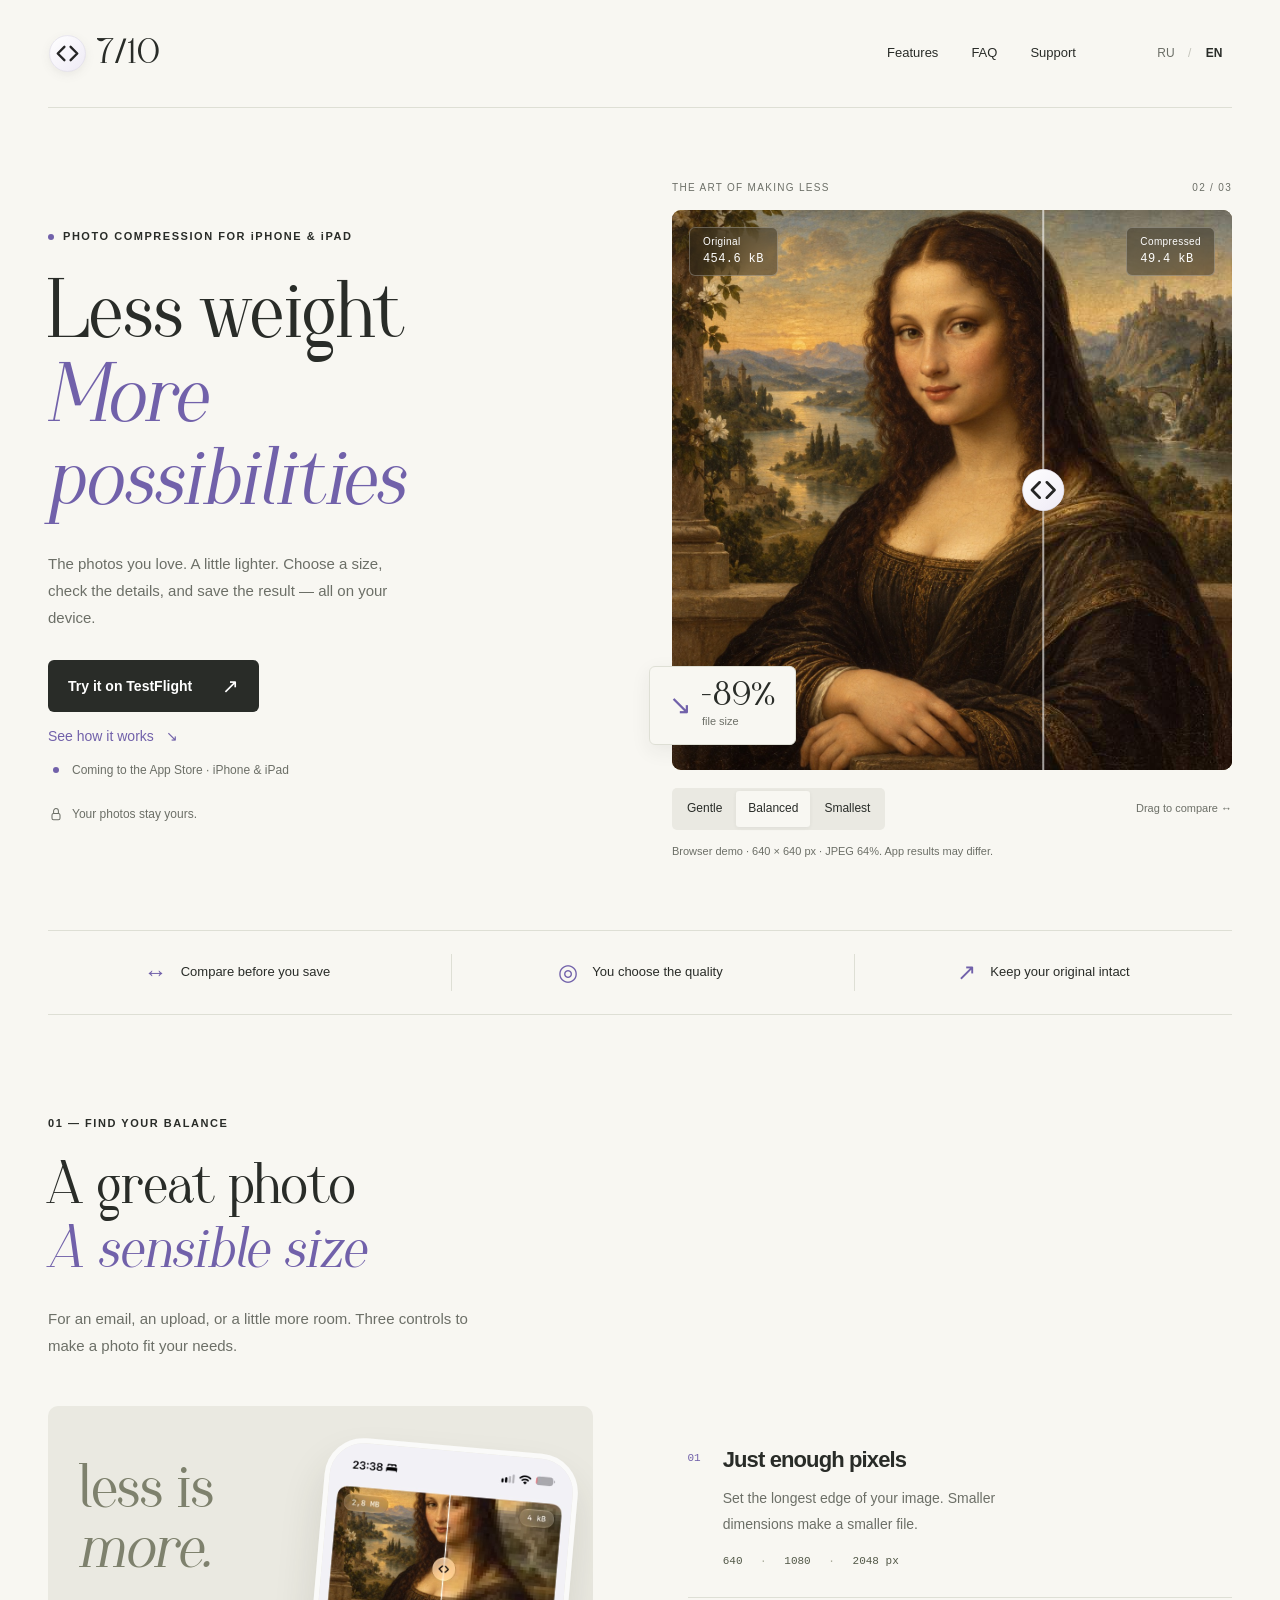
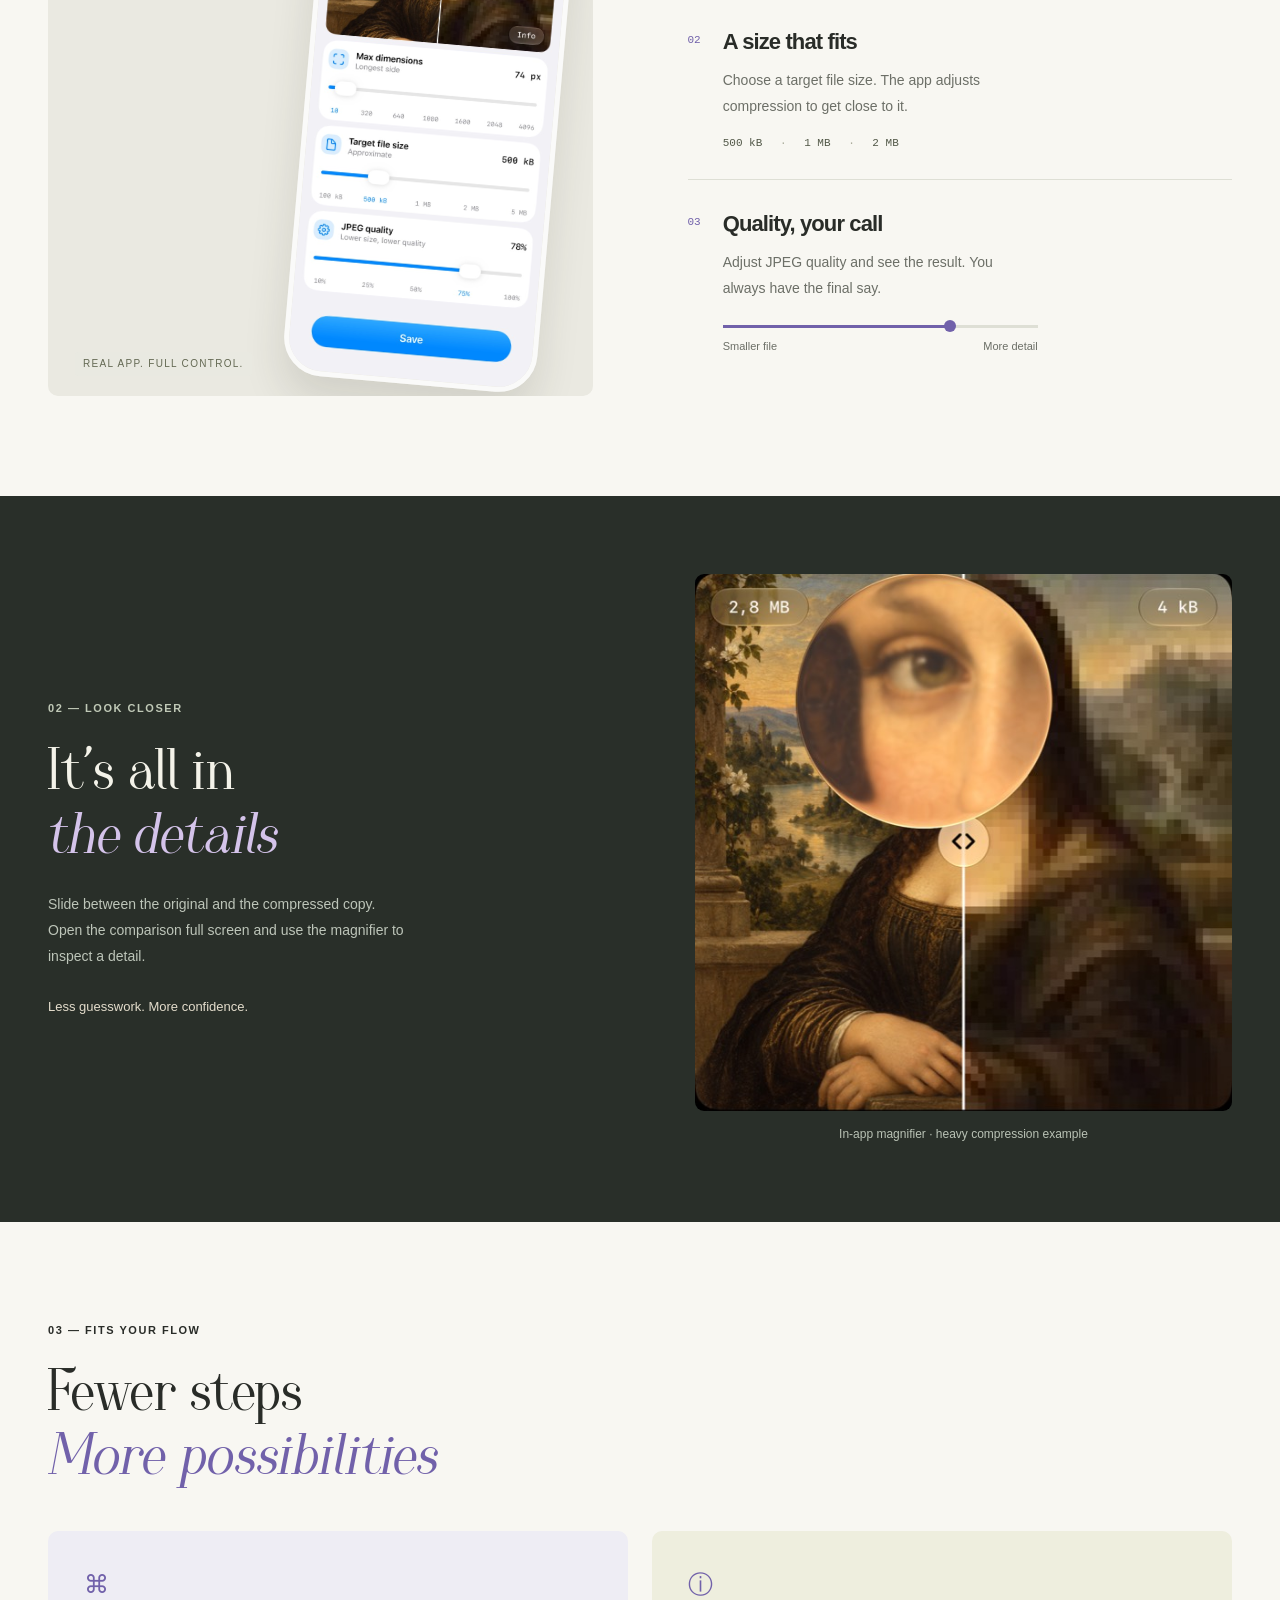
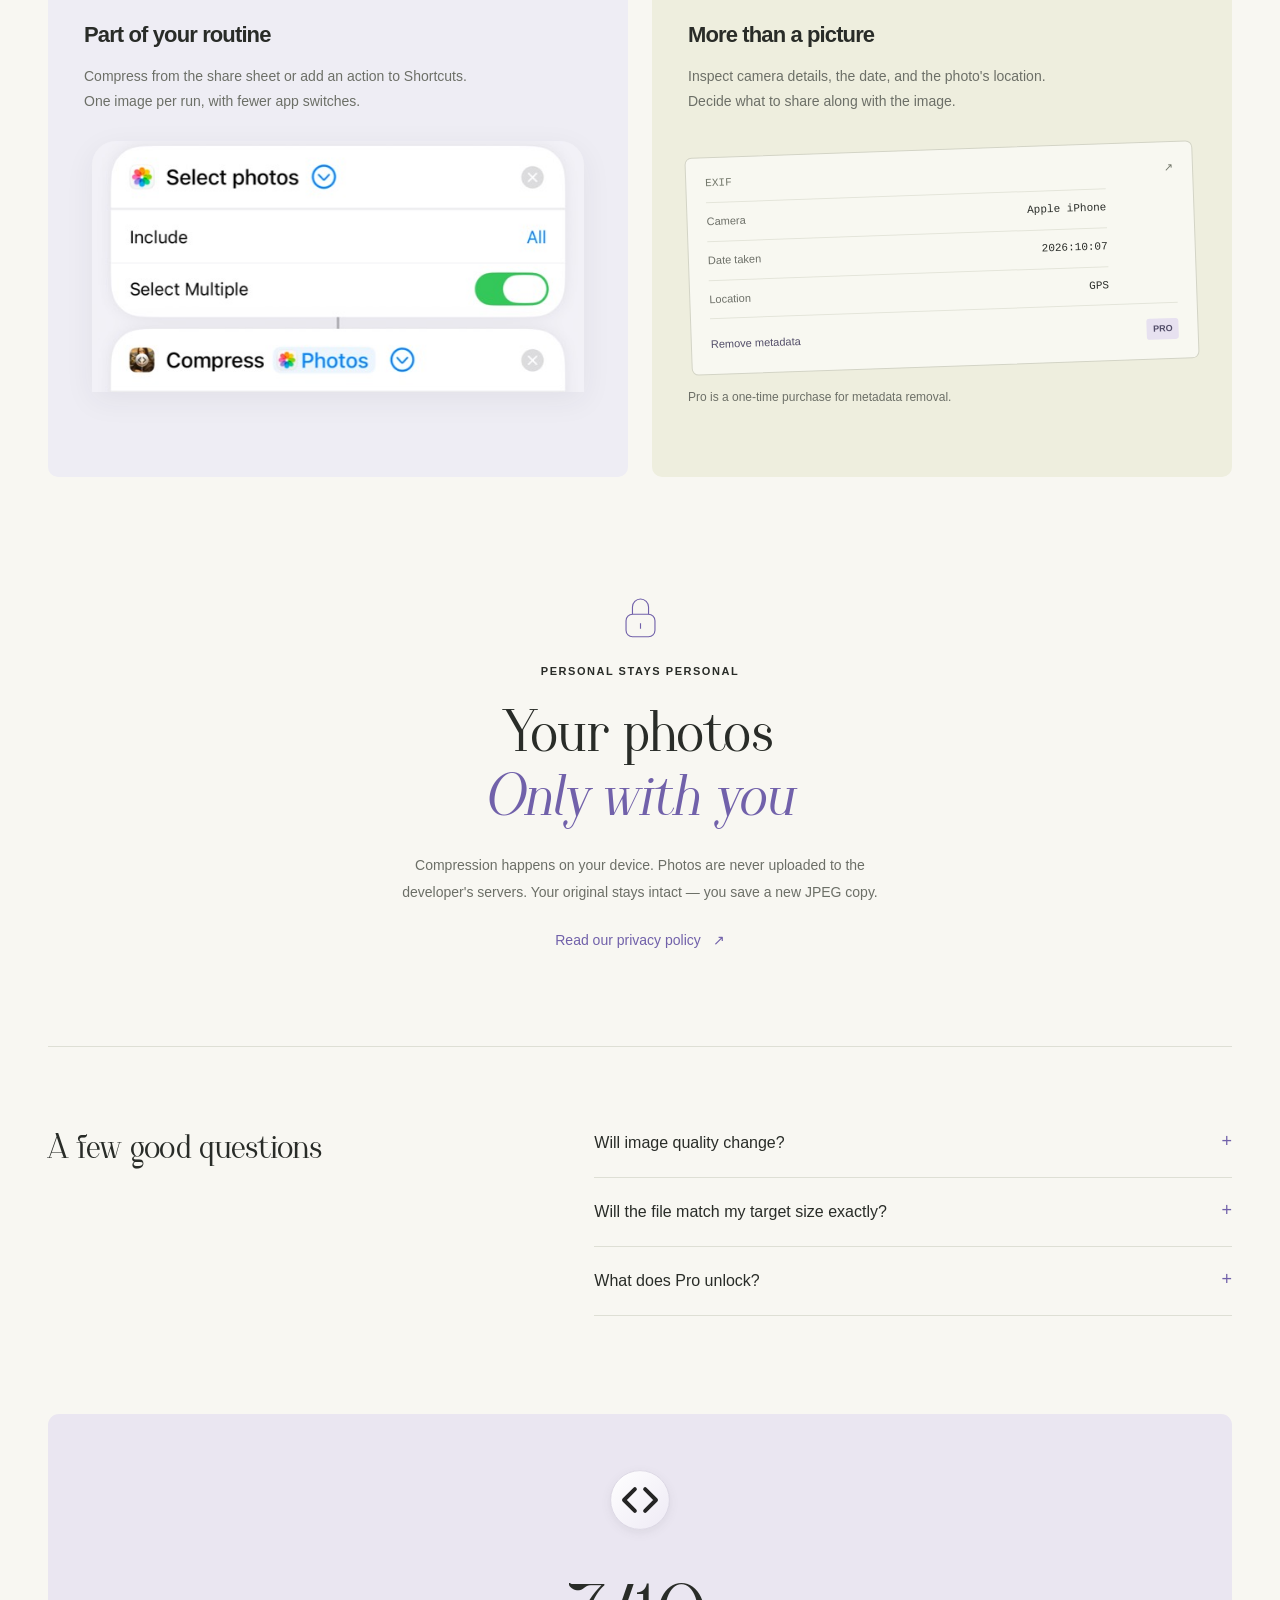
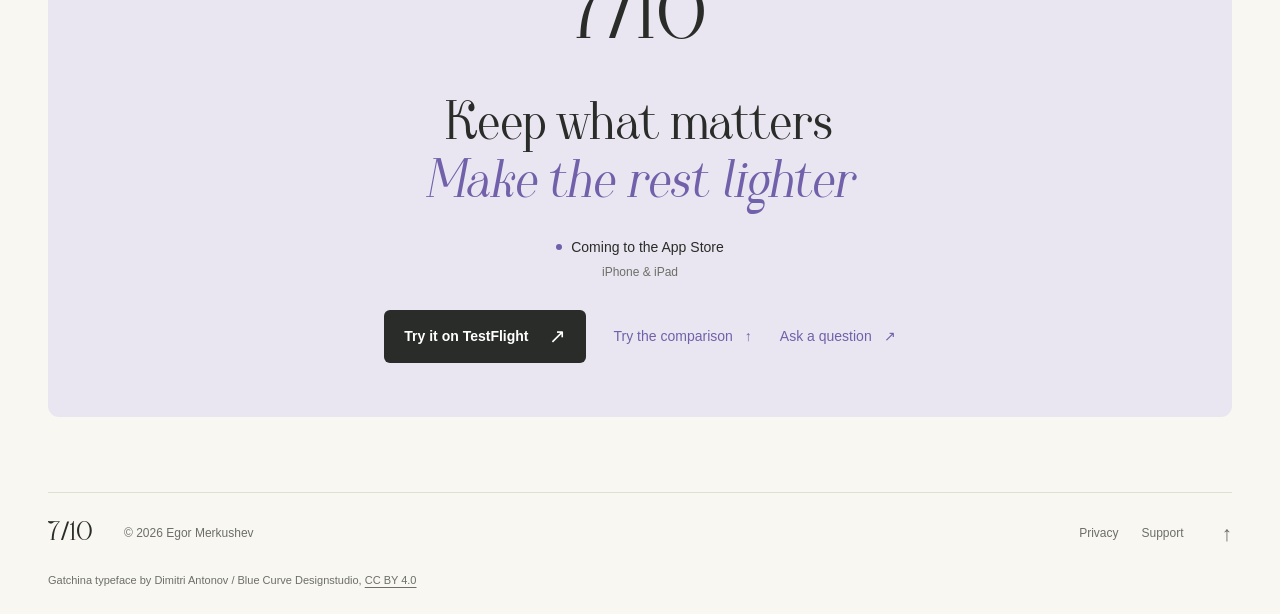
==== commit f170d972: "Align hero status icons and text in shared columns" ====
--- a/website/7of10/index.html
+++ b/website/7of10/index.html
@@ -27,7 +27,7 @@
   <link rel="preload" as="image" href="assets/mona-lisa.jpg" fetchpriority="high">
   <link rel="preload" as="font" type="font/woff2" href="assets/fonts/gatchina-regular.woff2" crossorigin>
   <link rel="preload" as="font" type="font/woff2" href="assets/fonts/gatchina-italic.woff2" crossorigin>
-  <link rel="stylesheet" href="landing.css?v=5">
+  <link rel="stylesheet" href="landing.css?v=6">
   <script>
     // Pick the language before first paint so English visitors don't see Russian copy flash.
     (() => {
--- a/website/7of10/landing.css
+++ b/website/7of10/landing.css
@@ -1,7 +1,7 @@
 @font-face{font-family:Gatchina;src:url(assets/fonts/gatchina-regular.woff2) format('woff2');font-weight:400;font-style:normal;font-display:swap}
 @font-face{font-family:Gatchina;src:url(assets/fonts/gatchina-italic.woff2) format('woff2');font-weight:400;font-style:italic;font-display:swap}
 :root{color-scheme:light;--paper:#f8f7f2;--ink:#292c28;--muted:#6c6f67;--line:#dedfd5;--purple:#7161aa;--serif:Gatchina,Georgia,'Times New Roman',serif;--sans:-apple-system,BlinkMacSystemFont,'Segoe UI',sans-serif}
-*{box-sizing:border-box}html{scroll-behavior:smooth;scroll-padding-top:32px}body{margin:0;background:var(--paper);color:var(--ink);font:16px/1.6 var(--sans);-webkit-font-smoothing:antialiased}a{color:inherit;text-decoration:none}button,input{font:inherit}button,a,input,summary{-webkit-tap-highlight-color:transparent}button{color:inherit;cursor:pointer}button:focus-visible,a:focus-visible,input:focus-visible,summary:focus-visible{outline:3px solid var(--purple);outline-offset:5px}button{border:0}img{display:block;max-width:100%}h1,h2,h3,p,figure{margin:0}h1,h2{font-family:var(--serif);font-weight:400;letter-spacing:-.02em}h2{font-size:clamp(40px,4.6vw,62px);line-height:1.08}h1 em,h2 em{font-weight:400;color:var(--purple)}[hidden]{display:none!important}.wrap{width:min(1200px,calc(100% - 96px));margin-inline:auto}.skip-link{position:fixed;z-index:20;top:8px;left:8px;background:var(--ink);color:white;padding:12px;transform:translateY(-160%)}.skip-link:focus{transform:none}.header{height:108px;display:flex;align-items:center;border-bottom:1px solid var(--line);gap:32px}.brand{display:inline-flex;align-items:center;gap:10px;font-size:23px;font-weight:650;letter-spacing:-1px;white-space:nowrap}.brand-icon{width:39px;height:39px;display:block;flex-shrink:0;filter:drop-shadow(0 3px 5px #292c2812)}.brand-dot{font-size:10px;align-self:flex-start;padding-top:4px;margin-left:-7px}.nav{display:flex;gap:33px;margin-left:auto;font-size:13px}.nav a:hover,.footer a:hover{color:var(--purple)}.language{display:flex;gap:4px;align-items:center;font-size:12px;margin-left:40px;letter-spacing:.06em}.language button{background:none;padding:10px 6px;min-width:36px;min-height:40px;border-radius:6px;color:var(--muted)}.language button[aria-pressed=true]{color:var(--ink);font-weight:750}.language>span{color:#c3c4ba}.hero{padding:72px 0 58px;display:grid;grid-template-columns:1fr 1fr;gap:64px;align-items:center}.eyebrow{font-size:11px;font-weight:650;letter-spacing:.14em;display:flex;align-items:center;gap:9px}.tiny-dot{width:6px;height:6px;border-radius:50%;background:var(--purple);display:inline-block;flex-shrink:0}.hero h1{font-size:clamp(58px,6.4vw,88px);line-height:1.02;margin:27px 0 27px}.hero-description{color:var(--muted);font-size:15px;line-height:1.8;max-width:360px}.hero-actions{display:flex;flex-direction:column;align-items:flex-start;gap:13px;margin-top:29px}.button{display:inline-flex;align-items:center;justify-content:space-between;gap:30px;border-radius:6px;padding:15px 20px;font-size:14px;font-weight:550;transition:background .2s,transform .2s}.button-dark{background:var(--ink);color:white}.button-dark:hover{background:#49423d;transform:translateY(-2px)}.button span:last-child{font-size:20px;line-height:1}.availability{display:inline-flex;align-items:center;gap:8px;font-size:12px;color:var(--muted)}.hero-footnote{display:flex;gap:7px;align-items:center;font-size:12px;color:var(--muted);margin-top:25px}.hero-footnote svg{width:16px;height:16px;stroke:currentColor;stroke-width:1.3}.hero-demo{min-width:0}.demo-heading{display:flex;justify-content:space-between;font-size:10px;letter-spacing:.13em;margin-bottom:14px;color:var(--muted)}.comparison{position:relative;aspect-ratio:1;isolation:isolate;background:#c4ae84;border-radius:9px}.comparison>img{width:100%;height:100%;object-fit:cover;border-radius:9px}.demo-compressed{position:absolute;inset:0;clip-path:inset(0 0 0 var(--split));image-rendering:auto}.image-label{position:absolute;top:17px;display:flex;flex-direction:column;gap:0;color:white;background:#28261d70;border:1px solid #ffffff40;padding:6px 13px;border-radius:6px;-webkit-backdrop-filter:blur(12px);backdrop-filter:blur(12px);pointer-events:none;font-size:10px;letter-spacing:.04em}.image-label strong{font:12px/1.6 ui-monospace,SFMono-Regular,monospace}.image-label-original{left:17px}.image-label-result{right:17px}.comparison-divider{position:absolute;left:var(--split);top:0;bottom:0;width:1.5px;background:#fff9;transform:translateX(-50%);pointer-events:none}.comparison-divider>span{position:absolute;top:50%;left:50%;transform:translate(-50%,-50%);width:45px;height:45px;border-radius:50%;filter:drop-shadow(0 2px 8px #0002)}.comparison-divider>span img{width:100%;height:100%}.comparison input{position:absolute;inset:0;width:100%;height:100%;margin:0;appearance:none;-webkit-appearance:none;background:transparent;cursor:ew-resize;border-radius:9px;touch-action:pan-y}.comparison input::-webkit-slider-thumb{appearance:none;-webkit-appearance:none;width:1px;height:44px;background:transparent;border:0;box-shadow:none;opacity:0}.comparison input::-moz-range-thumb{width:1px;height:44px;background:transparent;border:0;box-shadow:none;opacity:0}.comparison input:focus-visible{outline-offset:6px}.saving{position:absolute;left:-23px;bottom:25px;background:var(--paper);border:1px solid var(--line);border-radius:6px;box-shadow:0 6px 20px #292c2812;padding:13px 19px;display:grid;grid-template-columns:auto auto;align-items:center;gap:0 10px;pointer-events:none}.saving-arrow{font-size:27px;color:var(--purple);grid-row:span 2}.saving strong{font:32px/1.05 var(--serif);letter-spacing:-.02em}.saving>span:last-child{font-size:11px;color:var(--muted)}.demo-controls{display:flex;align-items:center;justify-content:space-between;gap:12px;margin-top:18px}.presets{display:flex;background:#eae9e2;padding:3px;border-radius:5px;gap:2px}.presets button{font-size:12px;background:none;border-radius:3px;padding:8px 12px;min-height:36px;transition:background .2s}.presets button[aria-pressed=true]{background:var(--paper);box-shadow:0 1px 4px #292c2810}.demo-hint{font-size:11px;color:var(--muted);white-space:nowrap}.demo-note{font-size:11px;color:var(--muted);margin-top:13px;min-height:29px;line-height:1.6}.benefit-strip{display:grid;grid-template-columns:repeat(3,1fr);border-block:1px solid var(--line);padding-block:23px;gap:25px}.benefit-strip>span{display:flex;align-items:center;justify-content:center;gap:14px;font-size:13px}.benefit-strip>span+span{border-left:1px solid var(--line)}.benefit-strip i{font-style:normal;color:var(--purple);font-size:23px}.section{padding-block:100px}.section-intro{max-width:700px}.section-intro h2{margin-top:23px}.section-intro>p:last-child:not(.eyebrow){margin-top:22px;color:var(--muted);font-size:15px;max-width:450px;line-height:1.8}.controls-layout{display:grid;grid-template-columns:1fr 1fr;gap:95px;margin-top:47px;align-items:center}.app-stage{height:590px;border-radius:10px;background:#eae9e1;position:relative;overflow:hidden;display:flex;justify-content:flex-end;padding:39px 35px 0}.app-stage>img{width:254px;height:auto;align-self:flex-start;border:5px solid #fafaf9;border-radius:39px;box-shadow:0 24px 40px #31332522;position:relative;transform:rotate(5deg)}.stage-word{position:absolute;left:31px;top:53px;font:64px/.95 var(--serif);letter-spacing:-.03em;color:#7e816d}.stage-word em{font-weight:400}.stage-caption{position:absolute;bottom:20px;left:27px;font-size:10px;letter-spacing:.13em;color:#646953;background:#eae9e1dd;padding:4px 8px;border-radius:3px}.control-list article{display:flex;gap:22px;padding:30px 0;border-bottom:1px solid var(--line)}.control-list article:first-child{padding-top:0}.control-list article:last-child{border:0;padding-bottom:0}.control-number{font:11px ui-monospace,monospace;color:var(--purple);padding-top:6px}.control-list h3,.feature-pair h3{font-size:22px;line-height:1.3;font-weight:550;letter-spacing:-.04em}.control-list p{color:var(--muted);font-size:14px;line-height:1.8;margin-top:12px;max-width:315px}.control-example{display:block;font:11px ui-monospace,monospace;margin-top:18px;color:#525848}.control-example span{padding:0 11px;color:#abad9d}.quality-line{position:relative;height:3px;margin-top:24px;background:#dedfd5}.quality-line span{position:absolute;left:0;top:0;height:3px;width:72%;background:var(--purple)}.quality-line i{position:absolute;width:12px;height:12px;border-radius:50%;background:var(--purple);top:50%;left:72%;transform:translate(-50%,-50%)}.quality-labels{display:flex;justify-content:space-between;font-size:11px;color:var(--muted);margin-top:10px}.detail-section{background:#292f29;color:#f4f3e9;padding:78px 0}.detail-layout{display:grid;grid-template-columns:1fr 1fr;align-items:center;gap:110px}.detail-copy h2{margin:24px 0}.detail-copy h2 em{color:#d4c3ea}.detail-copy>p:not(.eyebrow){font-size:14px;line-height:1.85;color:#bdc5b9;max-width:360px}.detail-copy .eyebrow{color:#c0c9b7}.detail-note{display:block;font-size:13px;margin-top:27px;color:#e4ddcc}.detail-crop{position:relative;width:100%;aspect-ratio:1;border-radius:9px;overflow:hidden}.detail-crop img{position:absolute;width:100%;height:auto;max-width:none;top:-62.8%}.detail-figure figcaption{color:#b9c2b5;font-size:12px;text-align:center;margin-top:14px}.feature-pair{display:grid;grid-template-columns:1fr 1fr;gap:24px;margin-top:42px}.feature-pair article{border-radius:10px;overflow:hidden;padding:33px 36px 0;min-width:0}.shortcut-card{background:#eeedf4;height:546px;position:relative}.metadata-card{background:#eeeede}.feature-symbol{display:block;font-size:25px;margin-bottom:17px;color:var(--purple)}.feature-pair p{font-size:14px;line-height:1.8;color:var(--muted);margin-top:14px;max-width:400px}.shortcut-image{height:251px;overflow:hidden;margin:27px 8px 0;border-radius:24px 24px 0 0;box-shadow:0 8px 30px #322a4710}.shortcut-image img{width:100%;height:auto;transform:translateY(-14.7%)}.metadata-illustration{margin-top:35px;border:1px solid #d3d4c6;border-radius:7px;padding:19px;background:#f8f8f1;font-size:12px;transform:rotate(-2deg)}.metadata-illustration>div:first-child{display:flex;justify-content:space-between;font:11px ui-monospace,monospace;color:#72776a;padding-bottom:12px}.metadata-illustration p{display:flex;justify-content:space-between;border-top:1px solid #e4e5da;margin:0;padding:9px 0;font-size:11px}.metadata-illustration p span:last-child{font-family:ui-monospace,monospace;color:var(--ink)}.metadata-remove{display:flex;justify-content:space-between;align-items:center;border-top:1px solid #e4e5da;padding-top:15px;font-size:11px;color:#524d68;gap:9px}.metadata-remove strong{font-size:9px;background:#e7e1f0;padding:3px 6px;border-radius:3px}.feature-pair .pro-note{font-size:12px;margin:20px 0 24px}.privacy-section{display:flex;flex-direction:column;align-items:center;text-align:center;padding:18px 0 94px;border-bottom:1px solid var(--line)}.privacy-lock{width:39px;height:45px;stroke:var(--purple);stroke-width:1.4;margin-bottom:23px}.privacy-section h2{margin:22px 0}.privacy-section>p:not(.eyebrow){max-width:495px;color:var(--muted);font-size:14px;line-height:1.9}.text-link{display:inline-flex;align-items:center;gap:12px;font-size:14px;color:var(--purple);margin-top:24px}.text-link:hover{text-decoration:underline;text-underline-offset:5px}.faq-section{display:grid;grid-template-columns:.85fr 1.15fr;gap:75px;padding-block:80px}.faq-section h2{font-size:35px;line-height:1.2}.faq-section details{border-bottom:1px solid var(--line);padding:0 0 18px;margin-bottom:18px}.faq-section summary{font-size:16px;line-height:1.5;cursor:pointer;padding-block:4px;list-style:none;display:flex;justify-content:space-between;gap:20px}.faq-section summary::-webkit-details-marker{display:none}.faq-section summary::after{content:'+';color:var(--purple);font-size:18px;line-height:1.2}.faq-section details[open] summary::after{content:'−'}.faq-section details p{font-size:14px;max-width:560px;color:var(--muted);line-height:1.8;padding-top:16px}.closing{text-align:center;display:flex;align-items:center;flex-direction:column;background:#eae6f1;border-radius:11px;padding:54px 20px;margin-bottom:75px}.closing .brand-icon{width:64px;height:64px;margin-bottom:25px}.closing h2{font-size:clamp(33px,4.2vw,54px)}.coming-soon{display:flex;align-items:center;gap:9px;font-size:14px;margin:25px 0 5px}.platforms{font-size:12px;color:var(--muted)}.footer{display:flex;gap:30px;align-items:center;min-height:90px;border-top:1px solid var(--line)}.footer>.brand{font-size:19px}.footer>span{font-size:12px;color:var(--muted)}.footer>div{margin-left:auto;display:flex;align-items:center;gap:23px;font-size:12px;color:var(--muted)}.footer>div>a:last-child{font-size:21px;margin-left:15px}
+*{box-sizing:border-box}html{scroll-behavior:smooth;scroll-padding-top:32px}body{margin:0;background:var(--paper);color:var(--ink);font:16px/1.6 var(--sans);-webkit-font-smoothing:antialiased}a{color:inherit;text-decoration:none}button,input{font:inherit}button,a,input,summary{-webkit-tap-highlight-color:transparent}button{color:inherit;cursor:pointer}button:focus-visible,a:focus-visible,input:focus-visible,summary:focus-visible{outline:3px solid var(--purple);outline-offset:5px}button{border:0}img{display:block;max-width:100%}h1,h2,h3,p,figure{margin:0}h1,h2{font-family:var(--serif);font-weight:400;letter-spacing:-.02em}h2{font-size:clamp(40px,4.6vw,62px);line-height:1.08}h1 em,h2 em{font-weight:400;color:var(--purple)}[hidden]{display:none!important}.wrap{width:min(1200px,calc(100% - 96px));margin-inline:auto}.skip-link{position:fixed;z-index:20;top:8px;left:8px;background:var(--ink);color:white;padding:12px;transform:translateY(-160%)}.skip-link:focus{transform:none}.header{height:108px;display:flex;align-items:center;border-bottom:1px solid var(--line);gap:32px}.brand{display:inline-flex;align-items:center;gap:10px;font-size:23px;font-weight:650;letter-spacing:-1px;white-space:nowrap}.brand-icon{width:39px;height:39px;display:block;flex-shrink:0;filter:drop-shadow(0 3px 5px #292c2812)}.brand-dot{font-size:10px;align-self:flex-start;padding-top:4px;margin-left:-7px}.nav{display:flex;gap:33px;margin-left:auto;font-size:13px}.nav a:hover,.footer a:hover{color:var(--purple)}.language{display:flex;gap:4px;align-items:center;font-size:12px;margin-left:40px;letter-spacing:.06em}.language button{background:none;padding:10px 6px;min-width:36px;min-height:40px;border-radius:6px;color:var(--muted)}.language button[aria-pressed=true]{color:var(--ink);font-weight:750}.language>span{color:#c3c4ba}.hero{padding:72px 0 58px;display:grid;grid-template-columns:1fr 1fr;gap:64px;align-items:center}.eyebrow{font-size:11px;font-weight:650;letter-spacing:.14em;display:flex;align-items:center;gap:9px}.tiny-dot{width:6px;height:6px;border-radius:50%;background:var(--purple);display:inline-block;flex-shrink:0}.hero h1{font-size:clamp(58px,6.4vw,88px);line-height:1.02;margin:27px 0 27px}.hero-description{color:var(--muted);font-size:15px;line-height:1.8;max-width:360px}.hero-actions{display:flex;flex-direction:column;align-items:flex-start;gap:13px;margin-top:29px}.button{display:inline-flex;align-items:center;justify-content:space-between;gap:30px;border-radius:6px;padding:15px 20px;font-size:14px;font-weight:550;transition:background .2s,transform .2s}.button-dark{background:var(--ink);color:white}.button-dark:hover{background:#49423d;transform:translateY(-2px)}.button span:last-child{font-size:20px;line-height:1}.availability{display:inline-grid;grid-template-columns:16px minmax(0,1fr);align-items:center;gap:8px;font-size:12px;color:var(--muted)}.hero-footnote{display:grid;grid-template-columns:16px minmax(0,1fr);gap:8px;align-items:center;font-size:12px;color:var(--muted);margin-top:25px}.hero-footnote svg{width:16px;height:16px;stroke:currentColor;stroke-width:1.3}.hero-demo{min-width:0}.demo-heading{display:flex;justify-content:space-between;font-size:10px;letter-spacing:.13em;margin-bottom:14px;color:var(--muted)}.comparison{position:relative;aspect-ratio:1;isolation:isolate;background:#c4ae84;border-radius:9px}.comparison>img{width:100%;height:100%;object-fit:cover;border-radius:9px}.demo-compressed{position:absolute;inset:0;clip-path:inset(0 0 0 var(--split));image-rendering:auto}.image-label{position:absolute;top:17px;display:flex;flex-direction:column;gap:0;color:white;background:#28261d70;border:1px solid #ffffff40;padding:6px 13px;border-radius:6px;-webkit-backdrop-filter:blur(12px);backdrop-filter:blur(12px);pointer-events:none;font-size:10px;letter-spacing:.04em}.image-label strong{font:12px/1.6 ui-monospace,SFMono-Regular,monospace}.image-label-original{left:17px}.image-label-result{right:17px}.comparison-divider{position:absolute;left:var(--split);top:0;bottom:0;width:1.5px;background:#fff9;transform:translateX(-50%);pointer-events:none}.comparison-divider>span{position:absolute;top:50%;left:50%;transform:translate(-50%,-50%);width:45px;height:45px;border-radius:50%;filter:drop-shadow(0 2px 8px #0002)}.comparison-divider>span img{width:100%;height:100%}.comparison input{position:absolute;inset:0;width:100%;height:100%;margin:0;appearance:none;-webkit-appearance:none;background:transparent;cursor:ew-resize;border-radius:9px;touch-action:pan-y}.comparison input::-webkit-slider-thumb{appearance:none;-webkit-appearance:none;width:1px;height:44px;background:transparent;border:0;box-shadow:none;opacity:0}.comparison input::-moz-range-thumb{width:1px;height:44px;background:transparent;border:0;box-shadow:none;opacity:0}.comparison input:focus-visible{outline-offset:6px}.saving{position:absolute;left:-23px;bottom:25px;background:var(--paper);border:1px solid var(--line);border-radius:6px;box-shadow:0 6px 20px #292c2812;padding:13px 19px;display:grid;grid-template-columns:auto auto;align-items:center;gap:0 10px;pointer-events:none}.saving-arrow{font-size:27px;color:var(--purple);grid-row:span 2}.saving strong{font:32px/1.05 var(--serif);letter-spacing:-.02em}.saving>span:last-child{font-size:11px;color:var(--muted)}.demo-controls{display:flex;align-items:center;justify-content:space-between;gap:12px;margin-top:18px}.presets{display:flex;background:#eae9e2;padding:3px;border-radius:5px;gap:2px}.presets button{font-size:12px;background:none;border-radius:3px;padding:8px 12px;min-height:36px;transition:background .2s}.presets button[aria-pressed=true]{background:var(--paper);box-shadow:0 1px 4px #292c2810}.demo-hint{font-size:11px;color:var(--muted);white-space:nowrap}.demo-note{font-size:11px;color:var(--muted);margin-top:13px;min-height:29px;line-height:1.6}.benefit-strip{display:grid;grid-template-columns:repeat(3,1fr);border-block:1px solid var(--line);padding-block:23px;gap:25px}.benefit-strip>span{display:flex;align-items:center;justify-content:center;gap:14px;font-size:13px}.benefit-strip>span+span{border-left:1px solid var(--line)}.benefit-strip i{font-style:normal;color:var(--purple);font-size:23px}.section{padding-block:100px}.section-intro{max-width:700px}.section-intro h2{margin-top:23px}.section-intro>p:last-child:not(.eyebrow){margin-top:22px;color:var(--muted);font-size:15px;max-width:450px;line-height:1.8}.controls-layout{display:grid;grid-template-columns:1fr 1fr;gap:95px;margin-top:47px;align-items:center}.app-stage{height:590px;border-radius:10px;background:#eae9e1;position:relative;overflow:hidden;display:flex;justify-content:flex-end;padding:39px 35px 0}.app-stage>img{width:254px;height:auto;align-self:flex-start;border:5px solid #fafaf9;border-radius:39px;box-shadow:0 24px 40px #31332522;position:relative;transform:rotate(5deg)}.stage-word{position:absolute;left:31px;top:53px;font:64px/.95 var(--serif);letter-spacing:-.03em;color:#7e816d}.stage-word em{font-weight:400}.stage-caption{position:absolute;bottom:20px;left:27px;font-size:10px;letter-spacing:.13em;color:#646953;background:#eae9e1dd;padding:4px 8px;border-radius:3px}.control-list article{display:flex;gap:22px;padding:30px 0;border-bottom:1px solid var(--line)}.control-list article:first-child{padding-top:0}.control-list article:last-child{border:0;padding-bottom:0}.control-number{font:11px ui-monospace,monospace;color:var(--purple);padding-top:6px}.control-list h3,.feature-pair h3{font-size:22px;line-height:1.3;font-weight:550;letter-spacing:-.04em}.control-list p{color:var(--muted);font-size:14px;line-height:1.8;margin-top:12px;max-width:315px}.control-example{display:block;font:11px ui-monospace,monospace;margin-top:18px;color:#525848}.control-example span{padding:0 11px;color:#abad9d}.quality-line{position:relative;height:3px;margin-top:24px;background:#dedfd5}.quality-line span{position:absolute;left:0;top:0;height:3px;width:72%;background:var(--purple)}.quality-line i{position:absolute;width:12px;height:12px;border-radius:50%;background:var(--purple);top:50%;left:72%;transform:translate(-50%,-50%)}.quality-labels{display:flex;justify-content:space-between;font-size:11px;color:var(--muted);margin-top:10px}.detail-section{background:#292f29;color:#f4f3e9;padding:78px 0}.detail-layout{display:grid;grid-template-columns:1fr 1fr;align-items:center;gap:110px}.detail-copy h2{margin:24px 0}.detail-copy h2 em{color:#d4c3ea}.detail-copy>p:not(.eyebrow){font-size:14px;line-height:1.85;color:#bdc5b9;max-width:360px}.detail-copy .eyebrow{color:#c0c9b7}.detail-note{display:block;font-size:13px;margin-top:27px;color:#e4ddcc}.detail-crop{position:relative;width:100%;aspect-ratio:1;border-radius:9px;overflow:hidden}.detail-crop img{position:absolute;width:100%;height:auto;max-width:none;top:-62.8%}.detail-figure figcaption{color:#b9c2b5;font-size:12px;text-align:center;margin-top:14px}.feature-pair{display:grid;grid-template-columns:1fr 1fr;gap:24px;margin-top:42px}.feature-pair article{border-radius:10px;overflow:hidden;padding:33px 36px 0;min-width:0}.shortcut-card{background:#eeedf4;height:546px;position:relative}.metadata-card{background:#eeeede}.feature-symbol{display:block;font-size:25px;margin-bottom:17px;color:var(--purple)}.feature-pair p{font-size:14px;line-height:1.8;color:var(--muted);margin-top:14px;max-width:400px}.shortcut-image{height:251px;overflow:hidden;margin:27px 8px 0;border-radius:24px 24px 0 0;box-shadow:0 8px 30px #322a4710}.shortcut-image img{width:100%;height:auto;transform:translateY(-14.7%)}.metadata-illustration{margin-top:35px;border:1px solid #d3d4c6;border-radius:7px;padding:19px;background:#f8f8f1;font-size:12px;transform:rotate(-2deg)}.metadata-illustration>div:first-child{display:flex;justify-content:space-between;font:11px ui-monospace,monospace;color:#72776a;padding-bottom:12px}.metadata-illustration p{display:flex;justify-content:space-between;border-top:1px solid #e4e5da;margin:0;padding:9px 0;font-size:11px}.metadata-illustration p span:last-child{font-family:ui-monospace,monospace;color:var(--ink)}.metadata-remove{display:flex;justify-content:space-between;align-items:center;border-top:1px solid #e4e5da;padding-top:15px;font-size:11px;color:#524d68;gap:9px}.metadata-remove strong{font-size:9px;background:#e7e1f0;padding:3px 6px;border-radius:3px}.feature-pair .pro-note{font-size:12px;margin:20px 0 24px}.privacy-section{display:flex;flex-direction:column;align-items:center;text-align:center;padding:18px 0 94px;border-bottom:1px solid var(--line)}.privacy-lock{width:39px;height:45px;stroke:var(--purple);stroke-width:1.4;margin-bottom:23px}.privacy-section h2{margin:22px 0}.privacy-section>p:not(.eyebrow){max-width:495px;color:var(--muted);font-size:14px;line-height:1.9}.text-link{display:inline-flex;align-items:center;gap:12px;font-size:14px;color:var(--purple);margin-top:24px}.text-link:hover{text-decoration:underline;text-underline-offset:5px}.faq-section{display:grid;grid-template-columns:.85fr 1.15fr;gap:75px;padding-block:80px}.faq-section h2{font-size:35px;line-height:1.2}.faq-section details{border-bottom:1px solid var(--line);padding:0 0 18px;margin-bottom:18px}.faq-section summary{font-size:16px;line-height:1.5;cursor:pointer;padding-block:4px;list-style:none;display:flex;justify-content:space-between;gap:20px}.faq-section summary::-webkit-details-marker{display:none}.faq-section summary::after{content:'+';color:var(--purple);font-size:18px;line-height:1.2}.faq-section details[open] summary::after{content:'−'}.faq-section details p{font-size:14px;max-width:560px;color:var(--muted);line-height:1.8;padding-top:16px}.closing{text-align:center;display:flex;align-items:center;flex-direction:column;background:#eae6f1;border-radius:11px;padding:54px 20px;margin-bottom:75px}.closing .brand-icon{width:64px;height:64px;margin-bottom:25px}.closing h2{font-size:clamp(33px,4.2vw,54px)}.coming-soon{display:flex;align-items:center;gap:9px;font-size:14px;margin:25px 0 5px}.platforms{font-size:12px;color:var(--muted)}.footer{display:flex;gap:30px;align-items:center;min-height:90px;border-top:1px solid var(--line)}.footer>.brand{font-size:19px}.footer>span{font-size:12px;color:var(--muted)}.footer>div{margin-left:auto;display:flex;align-items:center;gap:23px;font-size:12px;color:var(--muted)}.footer>div>a:last-child{font-size:21px;margin-left:15px}
 @media(min-width:1500px){.hero{gap:85px;padding-block:85px}.hero-demo{max-width:570px}}
 @media(max-width:1100px){.wrap{width:calc(100% - 64px)}.hero{gap:38px}.hero h1{font-size:clamp(52px,6.7vw,75px)}.eyebrow{font-size:10px}.demo-controls{flex-wrap:wrap}.controls-layout{gap:48px}.app-stage{padding-right:20px}.app-stage>img{width:235px}.stage-word{font-size:55px;left:20px}.detail-layout{gap:60px}.feature-pair article{padding-inline:27px}.shortcut-card{height:565px}.faq-section{gap:40px}}
 @media(max-width:760px){.wrap{width:calc(100% - 40px)}.header{height:82px;gap:16px}.brand{font-size:21px}.brand-icon{width:33px;height:33px}.brand-dot{display:none}.nav{gap:18px;font-size:11px}.nav a:first-child{display:none}.language{margin-left:8px;gap:7px}.hero{grid-template-columns:1fr;padding:48px 0 37px;gap:39px}.hero-copy{max-width:560px}.hero h1{font-size:clamp(59px,11vw,82px);margin-block:23px}.hero h1 br:last-of-type{display:none}.hero h1 em:last-child::before{content:' '}.hero-description{max-width:420px;font-size:14px}.hero-actions{margin-top:24px}.hero-footnote{margin-top:20px}.hero-demo{width:100%;max-width:560px;justify-self:center}.saving{left:12px;bottom:17px;padding:10px 14px}.saving strong{font-size:27px}.demo-controls{flex-wrap:wrap;gap:10px 12px}.demo-hint{font-size:11px}.presets button{padding:8px 10px;font-size:12px}.benefit-strip{padding-block:15px;gap:12px}.benefit-strip>span{flex-direction:column;gap:3px;text-align:center;font-size:11px;line-height:1.4}.benefit-strip i{font-size:20px}.section{padding-block:65px}.section-intro h2{margin-top:20px}.section-intro>p:last-child:not(.eyebrow){font-size:14px}.controls-layout{grid-template-columns:1fr;gap:36px;margin-top:30px}.app-stage{height:auto;justify-content:center;padding:184px 0 36px 40px}.app-stage>img{width:236px}.stage-word{font-size:56px;left:24px;top:28px}.stage-caption{top:150px;bottom:auto;left:24px;background:none;padding:0}.control-list article{gap:19px;padding:25px 0}.control-list p{max-width:100%}.control-list h3{font-size:21px}.detail-section{padding-block:55px}.detail-layout{grid-template-columns:1fr;gap:32px}.detail-copy h2{margin-block:20px}.detail-copy>p:not(.eyebrow){max-width:480px}.detail-figure{max-width:500px;width:100%;justify-self:center}.detail-note{margin-top:20px}.feature-pair{grid-template-columns:1fr;gap:20px;margin-top:30px}.feature-pair article{padding:27px 25px 0}.shortcut-card{height:490px}.shortcut-image{max-width:360px;margin-inline:auto}.metadata-card{padding-bottom:8px!important}.metadata-illustration{margin-top:25px}.privacy-section{padding-top:0;padding-bottom:60px}.faq-section{grid-template-columns:1fr;gap:30px;padding-block:55px}.faq-section h2{font-size:33px}.faq-section details{margin-bottom:18px}.closing{padding:40px 17px;margin-bottom:45px}.closing h2{font-size:clamp(29px,7.1vw,46px)}.footer{flex-wrap:wrap;gap:12px 20px;padding-block:25px}.footer>div{width:100%;margin-left:0;gap:20px}.footer>div>a:last-child{margin-left:auto}.footer>span{margin-left:auto}}
@@ -33,3 +33,5 @@
 .hero-actions .text-link{margin-top:0}
 
 .closing-actions .button{gap:20px}
+
+.availability>.tiny-dot{justify-self:center}
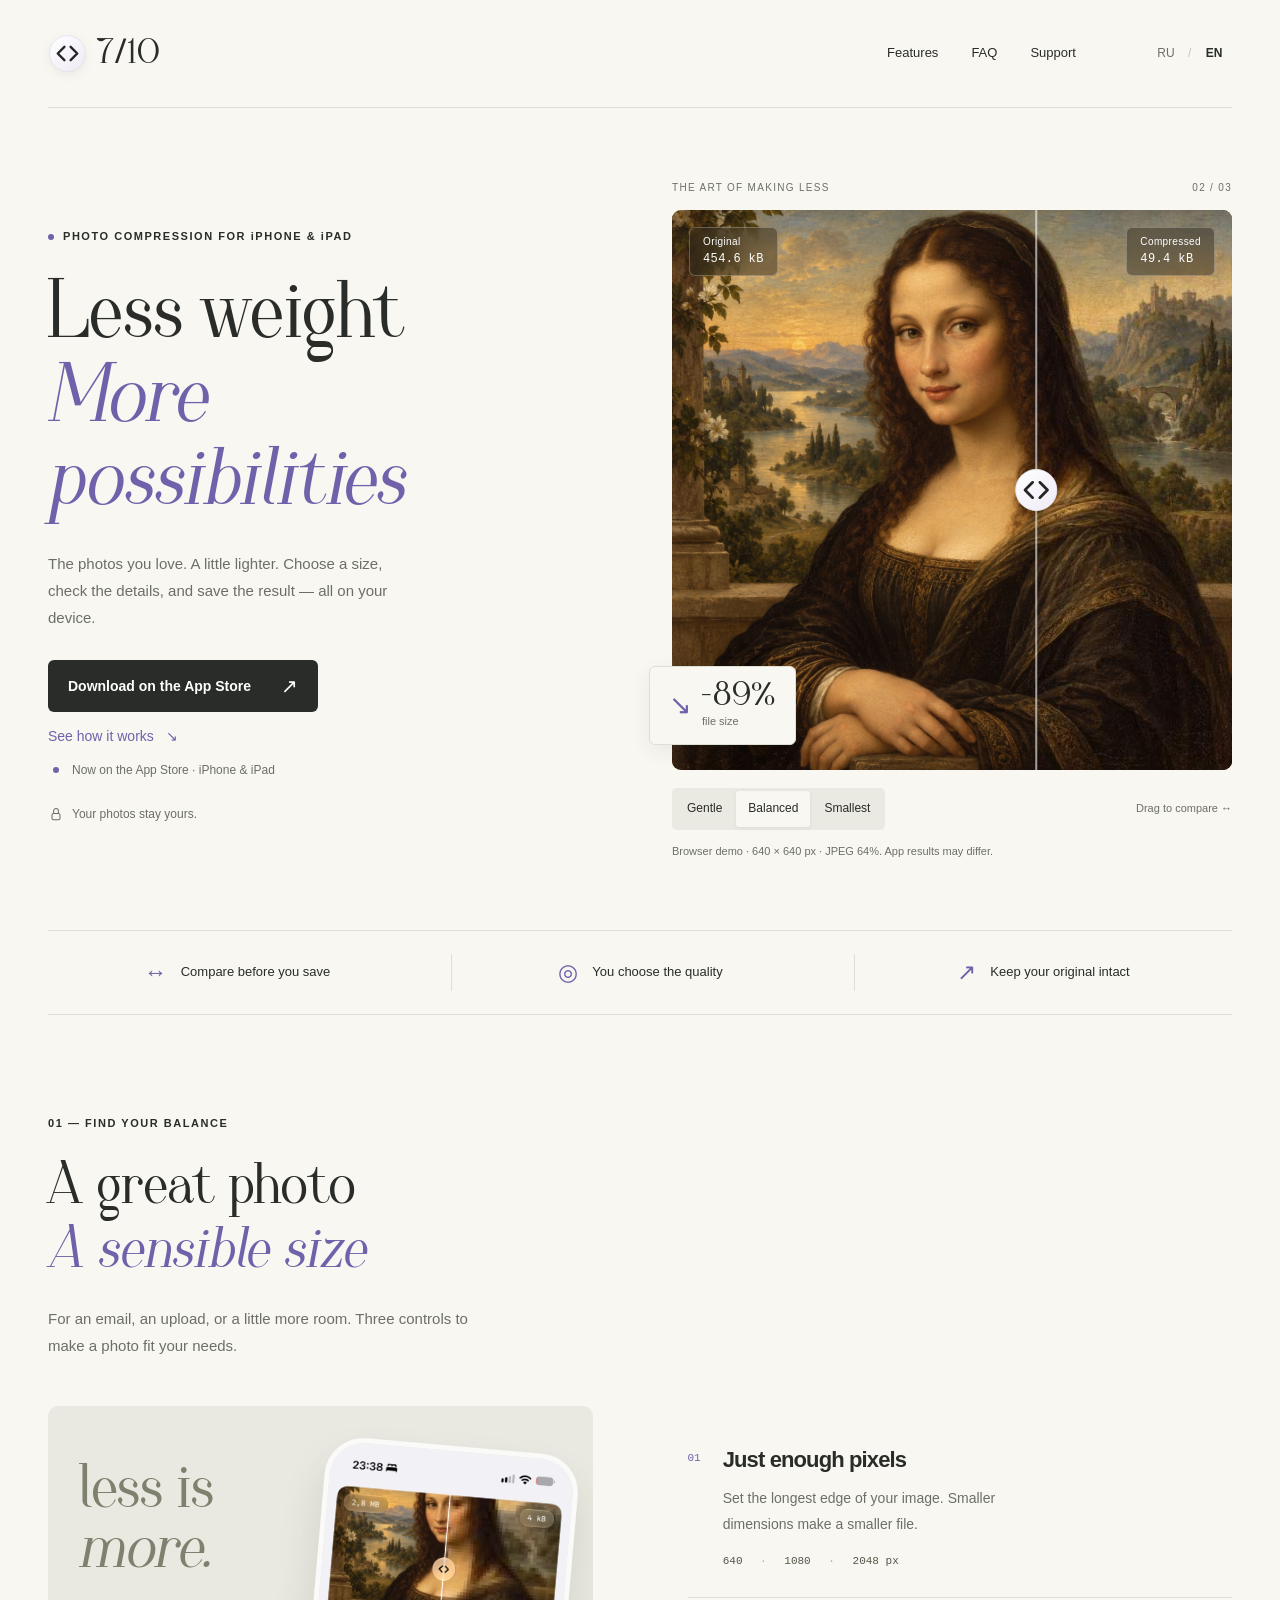
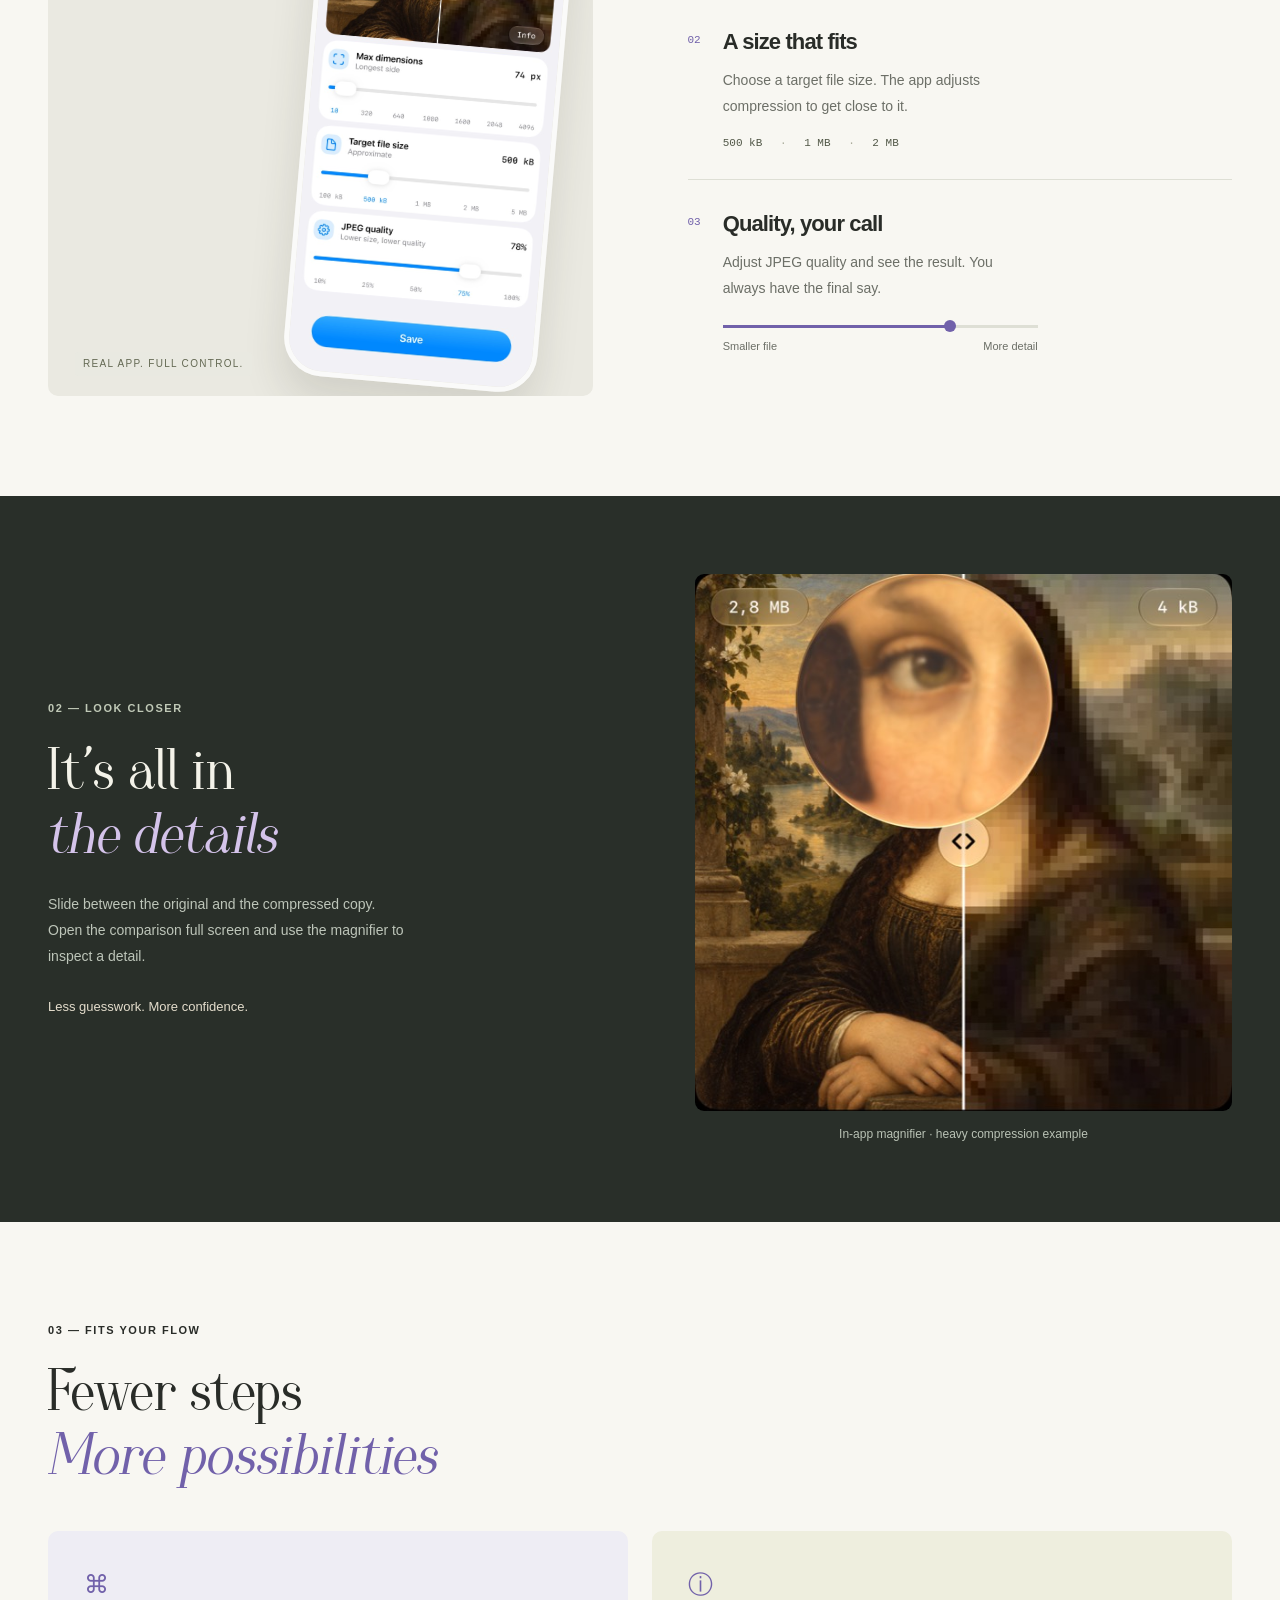
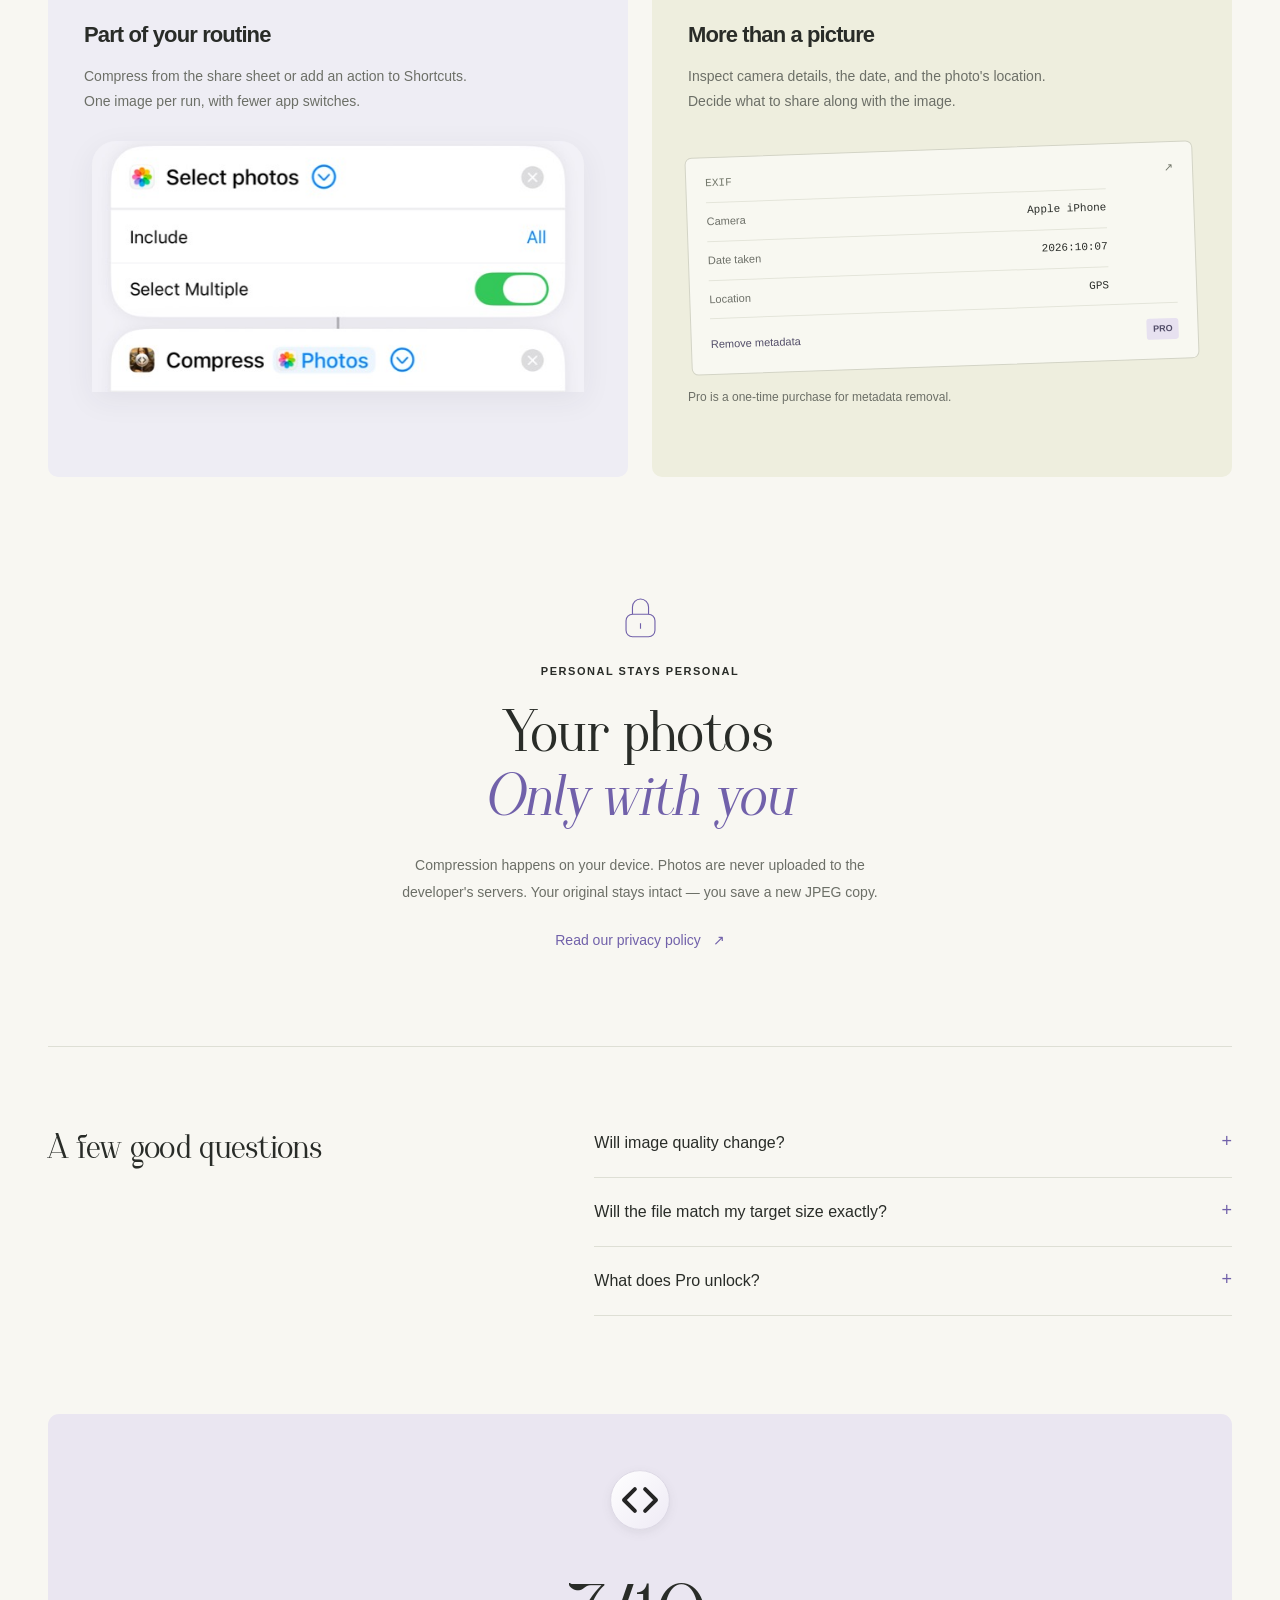
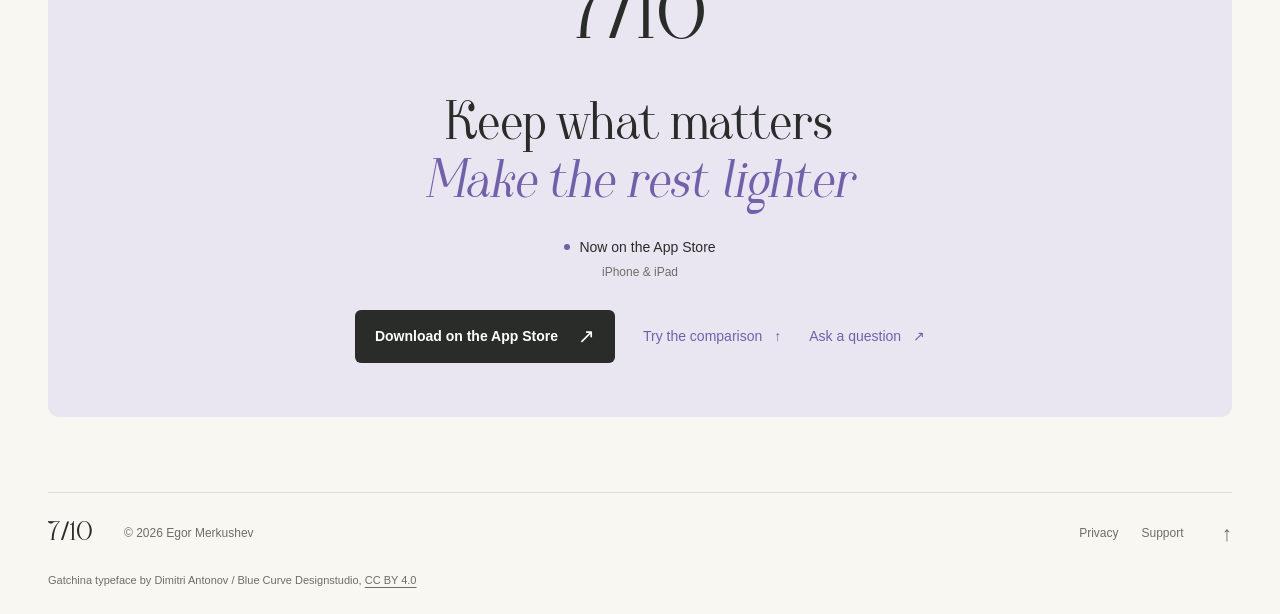
==== commit f3d89106: "Update landing page for App Store launch" ====
--- a/website/7of10/index.html
+++ b/website/7of10/index.html
@@ -42,7 +42,7 @@
     })();
   </script>
   <script src="landing.js" defer></script>
-  <script type="application/ld+json">{"@context": "https://schema.org", "@type": "SoftwareApplication", "name": "7 из 10", "alternateName": "7 of 10", "applicationCategory": "PhotographyApplication", "operatingSystem": "iOS, iPadOS", "description": "Сжимайте фотографии на iPhone и iPad: настройте размер, сравните детали и сохраните JPEG-копию. Всё на вашем устройстве.", "url": "https://egormerkushev.ru/7of10/", "image": "https://egormerkushev.ru/7of10/assets/og-image.jpg", "author": {"@type": "Person", "name": "Egor Merkushev"}, "inLanguage": ["ru", "en"], "installUrl": "https://apps.apple.com/app/id6819879067"}</script>
+  <script type="application/ld+json">{"@context": "https://schema.org", "@type": "SoftwareApplication", "name": "7 из 10", "alternateName": "7 of 10", "applicationCategory": "PhotographyApplication", "operatingSystem": "iOS, iPadOS", "description": "Сжимайте фотографии на iPhone и iPad: настройте размер, сравните детали и сохраните JPEG-копию. Всё на вашем устройстве.", "url": "https://egormerkushev.ru/7of10/", "image": "https://egormerkushev.ru/7of10/assets/og-image.jpg", "author": {"@type": "Person", "name": "Egor Merkushev"}, "inLanguage": ["ru", "en"], "installUrl": "https://apps.apple.com/ru/app/7-of-10/id6819879067"}</script>
 </head>
 <body>
   <a class="skip-link" href="#main" data-ru="К содержимому" data-en="Skip to content">К содержимому</a>
@@ -61,7 +61,7 @@
         <p class="eyebrow"><span class="tiny-dot"></span><span data-ru="ФОТОКОМПРЕССОР ДЛЯ iPHONE И iPAD" data-en="PHOTO COMPRESSION FOR iPHONE & iPAD">ФОТОКОМПРЕССОР ДЛЯ iPHONE И iPAD</span></p>
         <h1><span data-ru="Меньше вес" data-en="Less weight">Меньше вес</span><br><em data-ru="Больше" data-en="More">Больше</em><br><em data-ru="свободы" data-en="possibilities">свободы</em></h1>
         <p class="hero-description" data-ru="Любимые фотографии. Только легче. Выбирайте размер, проверяйте детали и сохраняйте результат — всё на вашем устройстве." data-en="The photos you love. A little lighter. Choose a size, check the details, and save the result — all on your device.">Любимые фотографии. Только легче. Выбирайте размер, проверяйте детали и сохраняйте результат — всё на вашем устройстве.</p>
-        <div class="hero-actions"><a class="button button-dark" href="https://testflight.apple.com/join/KnT5uXnx"><span data-ru="Попробовать в TestFlight" data-en="Try it on TestFlight">Попробовать в TestFlight</span><span aria-hidden="true">↗</span></a><a class="text-link" href="#features"><span data-ru="Как это работает" data-en="See how it works">Как это работает</span><span aria-hidden="true">↘</span></a><a class="availability" href="https://apps.apple.com/app/id6819879067"><span class="tiny-dot pulse" aria-hidden="true"></span><span data-ru="Скоро в App Store · iPhone и iPad" data-en="Coming to the App Store · iPhone & iPad">Скоро в App Store · iPhone и iPad</span></a></div>
+        <div class="hero-actions"><a class="button button-dark" href="https://apps.apple.com/ru/app/7-of-10/id6819879067"><span data-ru="Загрузить в App Store" data-en="Download on the App Store">Загрузить в App Store</span><span aria-hidden="true">↗</span></a><a class="text-link" href="#features"><span data-ru="Как это работает" data-en="See how it works">Как это работает</span><span aria-hidden="true">↘</span></a><a class="availability" href="https://apps.apple.com/ru/app/7-of-10/id6819879067"><span class="tiny-dot pulse" aria-hidden="true"></span><span data-ru="Уже доступно · iPhone и iPad" data-en="Now on the App Store · iPhone & iPad">Уже доступно · iPhone и iPad</span></a></div>
         <p class="hero-footnote"><svg viewBox="0 0 20 20" fill="none" aria-hidden="true"><rect x="5" y="8" width="10" height="8" rx="2"/><path d="M7 8V5a3 3 0 0 1 6 0v3"/></svg><span data-ru="Ваши фото остаются вашими." data-en="Your photos stay yours.">Ваши фото остаются вашими.</span></p>
       </div>
       <div class="hero-demo" id="demo">
@@ -92,7 +92,7 @@
     <section class="workflow-section wrap section"><div class="section-intro reveal"><p class="eyebrow" data-ru="03 — В ВАШЕМ РИТМЕ" data-en="03 — FITS YOUR FLOW">03 — В ВАШЕМ РИТМЕ</p><h2><span data-ru="Меньше действий" data-en="Fewer steps">Меньше действий</span><br><em data-ru="Больше пользы" data-en="More possibilities">Больше пользы</em></h2></div><div class="feature-pair"><article class="shortcut-card reveal"><div><span class="feature-symbol" aria-hidden="true">⌘</span><h3 data-ru="Встроится в привычки" data-en="Part of your routine">Встроится в привычки</h3><p data-ru="Сжимайте фото из меню «Поделиться» или добавьте действие в Shortcuts. Один снимок за запуск, без лишних переходов." data-en="Compress from the share sheet or add an action to Shortcuts. One image per run, with fewer app switches.">Сжимайте фото из меню «Поделиться» или добавьте действие в Shortcuts. Один снимок за запуск, без лишних переходов.</p></div><div class="shortcut-image"><img src="assets/shortcuts-screen.jpg" width="589" height="1280" loading="lazy" alt="Действие Compress Image в Apple Shortcuts" data-alt-ru="Действие Compress Image в Apple Shortcuts" data-alt-en="Compress Image action in Apple Shortcuts"></div></article><article class="metadata-card reveal"><div><span class="feature-symbol" aria-hidden="true">ⓘ</span><h3 data-ru="Не только изображение" data-en="More than a picture">Не только изображение</h3><p data-ru="Посмотрите данные камеры, дату и координаты съёмки. Решайте, чем делиться вместе с фотографией." data-en="Inspect camera details, the date, and the photo's location. Decide what to share along with the image.">Посмотрите данные камеры, дату и координаты съёмки. Решайте, чем делиться вместе с фотографией.</p></div><div class="metadata-illustration" aria-hidden="true"><div><span>EXIF</span><span>↗</span></div><p><span data-ru="Камера" data-en="Camera">Камера</span><span>Apple iPhone</span></p><p><span data-ru="Дата съёмки" data-en="Date taken">Дата съёмки</span><span>2026:10:07</span></p><p><span data-ru="Геопозиция" data-en="Location">Геопозиция</span><span>GPS</span></p><div class="metadata-remove"><span data-ru="Удаление метаданных" data-en="Remove metadata">Удаление метаданных</span><strong>PRO</strong></div></div><p class="pro-note" data-ru="Pro — разовая покупка для удаления метаданных." data-en="Pro is a one-time purchase for metadata removal.">Pro — разовая покупка для удаления метаданных.</p></article></div></section>
     <section class="privacy-section wrap reveal" id="privacy"><svg class="privacy-lock" viewBox="0 0 48 56" fill="none" aria-hidden="true"><rect x="6" y="24" width="36" height="28" rx="8"/><path d="M14 24V15a10 10 0 0 1 20 0v9M24 35v7"/></svg><p class="eyebrow" data-ru="ЛИЧНОЕ ОСТАЁТСЯ ЛИЧНЫМ" data-en="PERSONAL STAYS PERSONAL">ЛИЧНОЕ ОСТАЁТСЯ ЛИЧНЫМ</p><h2><span data-ru="Ваши фотографии" data-en="Your photos">Ваши фотографии</span><br><em data-ru="Только у вас" data-en="Only with you">Только у вас</em></h2><p data-ru="Сжатие происходит на устройстве. Фотографии не отправляются на серверы разработчика. Оригинал остаётся на месте — вы сохраняете новую JPEG-копию." data-en="Compression happens on your device. Photos are never uploaded to the developer's servers. Your original stays intact — you save a new JPEG copy.">Сжатие происходит на устройстве. Фотографии не отправляются на серверы разработчика. Оригинал остаётся на месте — вы сохраняете новую JPEG-копию.</p><a class="text-link" href="privacy/"><span data-ru="О конфиденциальности" data-en="Read our privacy policy">О конфиденциальности</span><span aria-hidden="true">↗</span></a></section>
     <section class="faq-section wrap" id="faq"><h2 data-ru="Кстати, о главном" data-en="A few good questions">Кстати, о главном</h2><div><details><summary data-ru="Качество фотографии изменится?" data-en="Will image quality change?">Качество фотографии изменится?</summary><p data-ru="JPEG использует сжатие с потерями. Чем меньше размер и ниже качество, тем заметнее изменения. Сравнение и лупа помогают выбрать подходящий баланс перед сохранением." data-en="JPEG uses lossy compression. Lower dimensions and quality can make changes more visible. The comparison and magnifier help you choose a balance before saving.">JPEG использует сжатие с потерями. Чем меньше размер и ниже качество, тем заметнее изменения. Сравнение и лупа помогают выбрать подходящий баланс перед сохранением.</p></details><details><summary data-ru="Размер файла будет точно таким, как я задам?" data-en="Will the file match my target size exactly?">Размер файла будет точно таким, как я задам?</summary><p data-ru="Целевой размер приблизительный. Результат зависит от содержимого фотографии, разрешения и выбранного качества JPEG. Фактический размер можно проверить до сохранения." data-en="The target is approximate. The result depends on the photo's content, dimensions, and JPEG quality. You can check the actual size before saving.">Целевой размер приблизительный. Результат зависит от содержимого фотографии, разрешения и выбранного качества JPEG. Фактический размер можно проверить до сохранения.</p></details><details><summary data-ru="Для чего нужна покупка Pro?" data-en="What does Pro unlock?">Для чего нужна покупка Pro?</summary><p data-ru="Сжатие, сравнение и сохранение доступны без Pro. Разовая покупка открывает удаление метаданных, в том числе через действие Shortcuts." data-en="Compression, comparison, and saving work without Pro. A one-time purchase unlocks metadata removal, including through the Shortcuts action.">Сжатие, сравнение и сохранение доступны без Pro. Разовая покупка открывает удаление метаданных, в том числе через действие Shortcuts.</p></details></div></section>
-    <section class="closing wrap reveal"><img class="brand-icon" src="assets/favicon.svg?v=2" width="39" height="39" alt="" aria-hidden="true"><p class="closing-wordmark" aria-label="7 of 10"><span class="wordmark" aria-hidden="true">7/10</span></p><h2><span data-ru="Оставьте главное" data-en="Keep what matters">Оставьте главное</span><br><em data-ru="Уменьшите остальное" data-en="Make the rest lighter">Уменьшите остальное</em></h2><a class="coming-soon" href="https://apps.apple.com/app/id6819879067"><span class="tiny-dot"></span><span data-ru="Скоро в App Store" data-en="Coming to the App Store">Скоро в App Store</span></a><span class="platforms">iPhone & iPad</span><div class="closing-actions"><a class="button button-dark" href="https://testflight.apple.com/join/KnT5uXnx"><span data-ru="Попробовать в TestFlight" data-en="Try it on TestFlight">Попробовать в TestFlight</span><span aria-hidden="true">↗</span></a><a class="text-link" href="#demo"><span data-ru="Попробовать сравнение" data-en="Try the comparison">Попробовать сравнение</span><span aria-hidden="true">↑</span></a><a class="text-link" href="support/"><span data-ru="Задать вопрос" data-en="Ask a question">Задать вопрос</span><span aria-hidden="true">↗</span></a></div></section>
+    <section class="closing wrap reveal"><img class="brand-icon" src="assets/favicon.svg?v=2" width="39" height="39" alt="" aria-hidden="true"><p class="closing-wordmark" aria-label="7 of 10"><span class="wordmark" aria-hidden="true">7/10</span></p><h2><span data-ru="Оставьте главное" data-en="Keep what matters">Оставьте главное</span><br><em data-ru="Уменьшите остальное" data-en="Make the rest lighter">Уменьшите остальное</em></h2><a class="store-link" href="https://apps.apple.com/ru/app/7-of-10/id6819879067"><span class="tiny-dot"></span><span data-ru="Уже доступно в App Store" data-en="Now on the App Store">Уже доступно в App Store</span></a><span class="platforms">iPhone & iPad</span><div class="closing-actions"><a class="button button-dark" href="https://apps.apple.com/ru/app/7-of-10/id6819879067"><span data-ru="Загрузить в App Store" data-en="Download on the App Store">Загрузить в App Store</span><span aria-hidden="true">↗</span></a><a class="text-link" href="#demo"><span data-ru="Попробовать сравнение" data-en="Try the comparison">Попробовать сравнение</span><span aria-hidden="true">↑</span></a><a class="text-link" href="support/"><span data-ru="Задать вопрос" data-en="Ask a question">Задать вопрос</span><span aria-hidden="true">↗</span></a></div></section>
   </main>
   <footer class="footer wrap"><a class="brand" href="#top" aria-label="7 of 10"><span class="wordmark" aria-hidden="true">7/10</span></a><span>© 2026 Egor Merkushev</span><div><a href="privacy/" data-ru="Конфиденциальность" data-en="Privacy">Конфиденциальность</a><a href="support/" data-ru="Поддержка" data-en="Support">Поддержка</a><a href="#top" aria-label="Наверх" data-label-ru="Наверх" data-label-en="Back to top">↑</a></div><p class="font-credit"><span data-ru="Шрифт Gatchina — Дмитрий Антонов / Синяя Кривая," data-en="Gatchina typeface by Dimitri Antonov / Blue Curve Designstudio,">Шрифт Gatchina — Дмитрий Антонов / Синяя Кривая,</span> <a href="https://creativecommons.org/licenses/by/4.0/" rel="license noopener">CC BY 4.0</a></p></footer>
 </body>
--- a/website/7of10/landing.css
+++ b/website/7of10/landing.css
@@ -1,7 +1,7 @@
 @font-face{font-family:Gatchina;src:url(assets/fonts/gatchina-regular.woff2) format('woff2');font-weight:400;font-style:normal;font-display:swap}
 @font-face{font-family:Gatchina;src:url(assets/fonts/gatchina-italic.woff2) format('woff2');font-weight:400;font-style:italic;font-display:swap}
 :root{color-scheme:light;--paper:#f8f7f2;--ink:#292c28;--muted:#6c6f67;--line:#dedfd5;--purple:#7161aa;--serif:Gatchina,Georgia,'Times New Roman',serif;--sans:-apple-system,BlinkMacSystemFont,'Segoe UI',sans-serif}
-*{box-sizing:border-box}html{scroll-behavior:smooth;scroll-padding-top:32px}body{margin:0;background:var(--paper);color:var(--ink);font:16px/1.6 var(--sans);-webkit-font-smoothing:antialiased}a{color:inherit;text-decoration:none}button,input{font:inherit}button,a,input,summary{-webkit-tap-highlight-color:transparent}button{color:inherit;cursor:pointer}button:focus-visible,a:focus-visible,input:focus-visible,summary:focus-visible{outline:3px solid var(--purple);outline-offset:5px}button{border:0}img{display:block;max-width:100%}h1,h2,h3,p,figure{margin:0}h1,h2{font-family:var(--serif);font-weight:400;letter-spacing:-.02em}h2{font-size:clamp(40px,4.6vw,62px);line-height:1.08}h1 em,h2 em{font-weight:400;color:var(--purple)}[hidden]{display:none!important}.wrap{width:min(1200px,calc(100% - 96px));margin-inline:auto}.skip-link{position:fixed;z-index:20;top:8px;left:8px;background:var(--ink);color:white;padding:12px;transform:translateY(-160%)}.skip-link:focus{transform:none}.header{height:108px;display:flex;align-items:center;border-bottom:1px solid var(--line);gap:32px}.brand{display:inline-flex;align-items:center;gap:10px;font-size:23px;font-weight:650;letter-spacing:-1px;white-space:nowrap}.brand-icon{width:39px;height:39px;display:block;flex-shrink:0;filter:drop-shadow(0 3px 5px #292c2812)}.brand-dot{font-size:10px;align-self:flex-start;padding-top:4px;margin-left:-7px}.nav{display:flex;gap:33px;margin-left:auto;font-size:13px}.nav a:hover,.footer a:hover{color:var(--purple)}.language{display:flex;gap:4px;align-items:center;font-size:12px;margin-left:40px;letter-spacing:.06em}.language button{background:none;padding:10px 6px;min-width:36px;min-height:40px;border-radius:6px;color:var(--muted)}.language button[aria-pressed=true]{color:var(--ink);font-weight:750}.language>span{color:#c3c4ba}.hero{padding:72px 0 58px;display:grid;grid-template-columns:1fr 1fr;gap:64px;align-items:center}.eyebrow{font-size:11px;font-weight:650;letter-spacing:.14em;display:flex;align-items:center;gap:9px}.tiny-dot{width:6px;height:6px;border-radius:50%;background:var(--purple);display:inline-block;flex-shrink:0}.hero h1{font-size:clamp(58px,6.4vw,88px);line-height:1.02;margin:27px 0 27px}.hero-description{color:var(--muted);font-size:15px;line-height:1.8;max-width:360px}.hero-actions{display:flex;flex-direction:column;align-items:flex-start;gap:13px;margin-top:29px}.button{display:inline-flex;align-items:center;justify-content:space-between;gap:30px;border-radius:6px;padding:15px 20px;font-size:14px;font-weight:550;transition:background .2s,transform .2s}.button-dark{background:var(--ink);color:white}.button-dark:hover{background:#49423d;transform:translateY(-2px)}.button span:last-child{font-size:20px;line-height:1}.availability{display:inline-grid;grid-template-columns:16px minmax(0,1fr);align-items:center;gap:8px;font-size:12px;color:var(--muted)}.hero-footnote{display:grid;grid-template-columns:16px minmax(0,1fr);gap:8px;align-items:center;font-size:12px;color:var(--muted);margin-top:25px}.hero-footnote svg{width:16px;height:16px;stroke:currentColor;stroke-width:1.3}.hero-demo{min-width:0}.demo-heading{display:flex;justify-content:space-between;font-size:10px;letter-spacing:.13em;margin-bottom:14px;color:var(--muted)}.comparison{position:relative;aspect-ratio:1;isolation:isolate;background:#c4ae84;border-radius:9px}.comparison>img{width:100%;height:100%;object-fit:cover;border-radius:9px}.demo-compressed{position:absolute;inset:0;clip-path:inset(0 0 0 var(--split));image-rendering:auto}.image-label{position:absolute;top:17px;display:flex;flex-direction:column;gap:0;color:white;background:#28261d70;border:1px solid #ffffff40;padding:6px 13px;border-radius:6px;-webkit-backdrop-filter:blur(12px);backdrop-filter:blur(12px);pointer-events:none;font-size:10px;letter-spacing:.04em}.image-label strong{font:12px/1.6 ui-monospace,SFMono-Regular,monospace}.image-label-original{left:17px}.image-label-result{right:17px}.comparison-divider{position:absolute;left:var(--split);top:0;bottom:0;width:1.5px;background:#fff9;transform:translateX(-50%);pointer-events:none}.comparison-divider>span{position:absolute;top:50%;left:50%;transform:translate(-50%,-50%);width:45px;height:45px;border-radius:50%;filter:drop-shadow(0 2px 8px #0002)}.comparison-divider>span img{width:100%;height:100%}.comparison input{position:absolute;inset:0;width:100%;height:100%;margin:0;appearance:none;-webkit-appearance:none;background:transparent;cursor:ew-resize;border-radius:9px;touch-action:pan-y}.comparison input::-webkit-slider-thumb{appearance:none;-webkit-appearance:none;width:1px;height:44px;background:transparent;border:0;box-shadow:none;opacity:0}.comparison input::-moz-range-thumb{width:1px;height:44px;background:transparent;border:0;box-shadow:none;opacity:0}.comparison input:focus-visible{outline-offset:6px}.saving{position:absolute;left:-23px;bottom:25px;background:var(--paper);border:1px solid var(--line);border-radius:6px;box-shadow:0 6px 20px #292c2812;padding:13px 19px;display:grid;grid-template-columns:auto auto;align-items:center;gap:0 10px;pointer-events:none}.saving-arrow{font-size:27px;color:var(--purple);grid-row:span 2}.saving strong{font:32px/1.05 var(--serif);letter-spacing:-.02em}.saving>span:last-child{font-size:11px;color:var(--muted)}.demo-controls{display:flex;align-items:center;justify-content:space-between;gap:12px;margin-top:18px}.presets{display:flex;background:#eae9e2;padding:3px;border-radius:5px;gap:2px}.presets button{font-size:12px;background:none;border-radius:3px;padding:8px 12px;min-height:36px;transition:background .2s}.presets button[aria-pressed=true]{background:var(--paper);box-shadow:0 1px 4px #292c2810}.demo-hint{font-size:11px;color:var(--muted);white-space:nowrap}.demo-note{font-size:11px;color:var(--muted);margin-top:13px;min-height:29px;line-height:1.6}.benefit-strip{display:grid;grid-template-columns:repeat(3,1fr);border-block:1px solid var(--line);padding-block:23px;gap:25px}.benefit-strip>span{display:flex;align-items:center;justify-content:center;gap:14px;font-size:13px}.benefit-strip>span+span{border-left:1px solid var(--line)}.benefit-strip i{font-style:normal;color:var(--purple);font-size:23px}.section{padding-block:100px}.section-intro{max-width:700px}.section-intro h2{margin-top:23px}.section-intro>p:last-child:not(.eyebrow){margin-top:22px;color:var(--muted);font-size:15px;max-width:450px;line-height:1.8}.controls-layout{display:grid;grid-template-columns:1fr 1fr;gap:95px;margin-top:47px;align-items:center}.app-stage{height:590px;border-radius:10px;background:#eae9e1;position:relative;overflow:hidden;display:flex;justify-content:flex-end;padding:39px 35px 0}.app-stage>img{width:254px;height:auto;align-self:flex-start;border:5px solid #fafaf9;border-radius:39px;box-shadow:0 24px 40px #31332522;position:relative;transform:rotate(5deg)}.stage-word{position:absolute;left:31px;top:53px;font:64px/.95 var(--serif);letter-spacing:-.03em;color:#7e816d}.stage-word em{font-weight:400}.stage-caption{position:absolute;bottom:20px;left:27px;font-size:10px;letter-spacing:.13em;color:#646953;background:#eae9e1dd;padding:4px 8px;border-radius:3px}.control-list article{display:flex;gap:22px;padding:30px 0;border-bottom:1px solid var(--line)}.control-list article:first-child{padding-top:0}.control-list article:last-child{border:0;padding-bottom:0}.control-number{font:11px ui-monospace,monospace;color:var(--purple);padding-top:6px}.control-list h3,.feature-pair h3{font-size:22px;line-height:1.3;font-weight:550;letter-spacing:-.04em}.control-list p{color:var(--muted);font-size:14px;line-height:1.8;margin-top:12px;max-width:315px}.control-example{display:block;font:11px ui-monospace,monospace;margin-top:18px;color:#525848}.control-example span{padding:0 11px;color:#abad9d}.quality-line{position:relative;height:3px;margin-top:24px;background:#dedfd5}.quality-line span{position:absolute;left:0;top:0;height:3px;width:72%;background:var(--purple)}.quality-line i{position:absolute;width:12px;height:12px;border-radius:50%;background:var(--purple);top:50%;left:72%;transform:translate(-50%,-50%)}.quality-labels{display:flex;justify-content:space-between;font-size:11px;color:var(--muted);margin-top:10px}.detail-section{background:#292f29;color:#f4f3e9;padding:78px 0}.detail-layout{display:grid;grid-template-columns:1fr 1fr;align-items:center;gap:110px}.detail-copy h2{margin:24px 0}.detail-copy h2 em{color:#d4c3ea}.detail-copy>p:not(.eyebrow){font-size:14px;line-height:1.85;color:#bdc5b9;max-width:360px}.detail-copy .eyebrow{color:#c0c9b7}.detail-note{display:block;font-size:13px;margin-top:27px;color:#e4ddcc}.detail-crop{position:relative;width:100%;aspect-ratio:1;border-radius:9px;overflow:hidden}.detail-crop img{position:absolute;width:100%;height:auto;max-width:none;top:-62.8%}.detail-figure figcaption{color:#b9c2b5;font-size:12px;text-align:center;margin-top:14px}.feature-pair{display:grid;grid-template-columns:1fr 1fr;gap:24px;margin-top:42px}.feature-pair article{border-radius:10px;overflow:hidden;padding:33px 36px 0;min-width:0}.shortcut-card{background:#eeedf4;height:546px;position:relative}.metadata-card{background:#eeeede}.feature-symbol{display:block;font-size:25px;margin-bottom:17px;color:var(--purple)}.feature-pair p{font-size:14px;line-height:1.8;color:var(--muted);margin-top:14px;max-width:400px}.shortcut-image{height:251px;overflow:hidden;margin:27px 8px 0;border-radius:24px 24px 0 0;box-shadow:0 8px 30px #322a4710}.shortcut-image img{width:100%;height:auto;transform:translateY(-14.7%)}.metadata-illustration{margin-top:35px;border:1px solid #d3d4c6;border-radius:7px;padding:19px;background:#f8f8f1;font-size:12px;transform:rotate(-2deg)}.metadata-illustration>div:first-child{display:flex;justify-content:space-between;font:11px ui-monospace,monospace;color:#72776a;padding-bottom:12px}.metadata-illustration p{display:flex;justify-content:space-between;border-top:1px solid #e4e5da;margin:0;padding:9px 0;font-size:11px}.metadata-illustration p span:last-child{font-family:ui-monospace,monospace;color:var(--ink)}.metadata-remove{display:flex;justify-content:space-between;align-items:center;border-top:1px solid #e4e5da;padding-top:15px;font-size:11px;color:#524d68;gap:9px}.metadata-remove strong{font-size:9px;background:#e7e1f0;padding:3px 6px;border-radius:3px}.feature-pair .pro-note{font-size:12px;margin:20px 0 24px}.privacy-section{display:flex;flex-direction:column;align-items:center;text-align:center;padding:18px 0 94px;border-bottom:1px solid var(--line)}.privacy-lock{width:39px;height:45px;stroke:var(--purple);stroke-width:1.4;margin-bottom:23px}.privacy-section h2{margin:22px 0}.privacy-section>p:not(.eyebrow){max-width:495px;color:var(--muted);font-size:14px;line-height:1.9}.text-link{display:inline-flex;align-items:center;gap:12px;font-size:14px;color:var(--purple);margin-top:24px}.text-link:hover{text-decoration:underline;text-underline-offset:5px}.faq-section{display:grid;grid-template-columns:.85fr 1.15fr;gap:75px;padding-block:80px}.faq-section h2{font-size:35px;line-height:1.2}.faq-section details{border-bottom:1px solid var(--line);padding:0 0 18px;margin-bottom:18px}.faq-section summary{font-size:16px;line-height:1.5;cursor:pointer;padding-block:4px;list-style:none;display:flex;justify-content:space-between;gap:20px}.faq-section summary::-webkit-details-marker{display:none}.faq-section summary::after{content:'+';color:var(--purple);font-size:18px;line-height:1.2}.faq-section details[open] summary::after{content:'−'}.faq-section details p{font-size:14px;max-width:560px;color:var(--muted);line-height:1.8;padding-top:16px}.closing{text-align:center;display:flex;align-items:center;flex-direction:column;background:#eae6f1;border-radius:11px;padding:54px 20px;margin-bottom:75px}.closing .brand-icon{width:64px;height:64px;margin-bottom:25px}.closing h2{font-size:clamp(33px,4.2vw,54px)}.coming-soon{display:flex;align-items:center;gap:9px;font-size:14px;margin:25px 0 5px}.platforms{font-size:12px;color:var(--muted)}.footer{display:flex;gap:30px;align-items:center;min-height:90px;border-top:1px solid var(--line)}.footer>.brand{font-size:19px}.footer>span{font-size:12px;color:var(--muted)}.footer>div{margin-left:auto;display:flex;align-items:center;gap:23px;font-size:12px;color:var(--muted)}.footer>div>a:last-child{font-size:21px;margin-left:15px}
+*{box-sizing:border-box}html{scroll-behavior:smooth;scroll-padding-top:32px}body{margin:0;background:var(--paper);color:var(--ink);font:16px/1.6 var(--sans);-webkit-font-smoothing:antialiased}a{color:inherit;text-decoration:none}button,input{font:inherit}button,a,input,summary{-webkit-tap-highlight-color:transparent}button{color:inherit;cursor:pointer}button:focus-visible,a:focus-visible,input:focus-visible,summary:focus-visible{outline:3px solid var(--purple);outline-offset:5px}button{border:0}img{display:block;max-width:100%}h1,h2,h3,p,figure{margin:0}h1,h2{font-family:var(--serif);font-weight:400;letter-spacing:-.02em}h2{font-size:clamp(40px,4.6vw,62px);line-height:1.08}h1 em,h2 em{font-weight:400;color:var(--purple)}[hidden]{display:none!important}.wrap{width:min(1200px,calc(100% - 96px));margin-inline:auto}.skip-link{position:fixed;z-index:20;top:8px;left:8px;background:var(--ink);color:white;padding:12px;transform:translateY(-160%)}.skip-link:focus{transform:none}.header{height:108px;display:flex;align-items:center;border-bottom:1px solid var(--line);gap:32px}.brand{display:inline-flex;align-items:center;gap:10px;font-size:23px;font-weight:650;letter-spacing:-1px;white-space:nowrap}.brand-icon{width:39px;height:39px;display:block;flex-shrink:0;filter:drop-shadow(0 3px 5px #292c2812)}.brand-dot{font-size:10px;align-self:flex-start;padding-top:4px;margin-left:-7px}.nav{display:flex;gap:33px;margin-left:auto;font-size:13px}.nav a:hover,.footer a:hover{color:var(--purple)}.language{display:flex;gap:4px;align-items:center;font-size:12px;margin-left:40px;letter-spacing:.06em}.language button{background:none;padding:10px 6px;min-width:36px;min-height:40px;border-radius:6px;color:var(--muted)}.language button[aria-pressed=true]{color:var(--ink);font-weight:750}.language>span{color:#c3c4ba}.hero{padding:72px 0 58px;display:grid;grid-template-columns:1fr 1fr;gap:64px;align-items:center}.eyebrow{font-size:11px;font-weight:650;letter-spacing:.14em;display:flex;align-items:center;gap:9px}.tiny-dot{width:6px;height:6px;border-radius:50%;background:var(--purple);display:inline-block;flex-shrink:0}.hero h1{font-size:clamp(58px,6.4vw,88px);line-height:1.02;margin:27px 0 27px}.hero-description{color:var(--muted);font-size:15px;line-height:1.8;max-width:360px}.hero-actions{display:flex;flex-direction:column;align-items:flex-start;gap:13px;margin-top:29px}.button{display:inline-flex;align-items:center;justify-content:space-between;gap:30px;border-radius:6px;padding:15px 20px;font-size:14px;font-weight:550;transition:background .2s,transform .2s}.button-dark{background:var(--ink);color:white}.button-dark:hover{background:#49423d;transform:translateY(-2px)}.button span:last-child{font-size:20px;line-height:1}.availability{display:inline-grid;grid-template-columns:16px minmax(0,1fr);align-items:center;gap:8px;font-size:12px;color:var(--muted)}.hero-footnote{display:grid;grid-template-columns:16px minmax(0,1fr);gap:8px;align-items:center;font-size:12px;color:var(--muted);margin-top:25px}.hero-footnote svg{width:16px;height:16px;stroke:currentColor;stroke-width:1.3}.hero-demo{min-width:0}.demo-heading{display:flex;justify-content:space-between;font-size:10px;letter-spacing:.13em;margin-bottom:14px;color:var(--muted)}.comparison{position:relative;aspect-ratio:1;isolation:isolate;background:#c4ae84;border-radius:9px}.comparison>img{width:100%;height:100%;object-fit:cover;border-radius:9px}.demo-compressed{position:absolute;inset:0;clip-path:inset(0 0 0 var(--split));image-rendering:auto}.image-label{position:absolute;top:17px;display:flex;flex-direction:column;gap:0;color:white;background:#28261d70;border:1px solid #ffffff40;padding:6px 13px;border-radius:6px;-webkit-backdrop-filter:blur(12px);backdrop-filter:blur(12px);pointer-events:none;font-size:10px;letter-spacing:.04em}.image-label strong{font:12px/1.6 ui-monospace,SFMono-Regular,monospace}.image-label-original{left:17px}.image-label-result{right:17px}.comparison-divider{position:absolute;left:var(--split);top:0;bottom:0;width:1.5px;background:#fff9;transform:translateX(-50%);pointer-events:none}.comparison-divider>span{position:absolute;top:50%;left:50%;transform:translate(-50%,-50%);width:45px;height:45px;border-radius:50%;filter:drop-shadow(0 2px 8px #0002)}.comparison-divider>span img{width:100%;height:100%}.comparison input{position:absolute;inset:0;width:100%;height:100%;margin:0;appearance:none;-webkit-appearance:none;background:transparent;cursor:ew-resize;border-radius:9px;touch-action:pan-y}.comparison input::-webkit-slider-thumb{appearance:none;-webkit-appearance:none;width:1px;height:44px;background:transparent;border:0;box-shadow:none;opacity:0}.comparison input::-moz-range-thumb{width:1px;height:44px;background:transparent;border:0;box-shadow:none;opacity:0}.comparison input:focus-visible{outline-offset:6px}.saving{position:absolute;left:-23px;bottom:25px;background:var(--paper);border:1px solid var(--line);border-radius:6px;box-shadow:0 6px 20px #292c2812;padding:13px 19px;display:grid;grid-template-columns:auto auto;align-items:center;gap:0 10px;pointer-events:none}.saving-arrow{font-size:27px;color:var(--purple);grid-row:span 2}.saving strong{font:32px/1.05 var(--serif);letter-spacing:-.02em}.saving>span:last-child{font-size:11px;color:var(--muted)}.demo-controls{display:flex;align-items:center;justify-content:space-between;gap:12px;margin-top:18px}.presets{display:flex;background:#eae9e2;padding:3px;border-radius:5px;gap:2px}.presets button{font-size:12px;background:none;border-radius:3px;padding:8px 12px;min-height:36px;transition:background .2s}.presets button[aria-pressed=true]{background:var(--paper);box-shadow:0 1px 4px #292c2810}.demo-hint{font-size:11px;color:var(--muted);white-space:nowrap}.demo-note{font-size:11px;color:var(--muted);margin-top:13px;min-height:29px;line-height:1.6}.benefit-strip{display:grid;grid-template-columns:repeat(3,1fr);border-block:1px solid var(--line);padding-block:23px;gap:25px}.benefit-strip>span{display:flex;align-items:center;justify-content:center;gap:14px;font-size:13px}.benefit-strip>span+span{border-left:1px solid var(--line)}.benefit-strip i{font-style:normal;color:var(--purple);font-size:23px}.section{padding-block:100px}.section-intro{max-width:700px}.section-intro h2{margin-top:23px}.section-intro>p:last-child:not(.eyebrow){margin-top:22px;color:var(--muted);font-size:15px;max-width:450px;line-height:1.8}.controls-layout{display:grid;grid-template-columns:1fr 1fr;gap:95px;margin-top:47px;align-items:center}.app-stage{height:590px;border-radius:10px;background:#eae9e1;position:relative;overflow:hidden;display:flex;justify-content:flex-end;padding:39px 35px 0}.app-stage>img{width:254px;height:auto;align-self:flex-start;border:5px solid #fafaf9;border-radius:39px;box-shadow:0 24px 40px #31332522;position:relative;transform:rotate(5deg)}.stage-word{position:absolute;left:31px;top:53px;font:64px/.95 var(--serif);letter-spacing:-.03em;color:#7e816d}.stage-word em{font-weight:400}.stage-caption{position:absolute;bottom:20px;left:27px;font-size:10px;letter-spacing:.13em;color:#646953;background:#eae9e1dd;padding:4px 8px;border-radius:3px}.control-list article{display:flex;gap:22px;padding:30px 0;border-bottom:1px solid var(--line)}.control-list article:first-child{padding-top:0}.control-list article:last-child{border:0;padding-bottom:0}.control-number{font:11px ui-monospace,monospace;color:var(--purple);padding-top:6px}.control-list h3,.feature-pair h3{font-size:22px;line-height:1.3;font-weight:550;letter-spacing:-.04em}.control-list p{color:var(--muted);font-size:14px;line-height:1.8;margin-top:12px;max-width:315px}.control-example{display:block;font:11px ui-monospace,monospace;margin-top:18px;color:#525848}.control-example span{padding:0 11px;color:#abad9d}.quality-line{position:relative;height:3px;margin-top:24px;background:#dedfd5}.quality-line span{position:absolute;left:0;top:0;height:3px;width:72%;background:var(--purple)}.quality-line i{position:absolute;width:12px;height:12px;border-radius:50%;background:var(--purple);top:50%;left:72%;transform:translate(-50%,-50%)}.quality-labels{display:flex;justify-content:space-between;font-size:11px;color:var(--muted);margin-top:10px}.detail-section{background:#292f29;color:#f4f3e9;padding:78px 0}.detail-layout{display:grid;grid-template-columns:1fr 1fr;align-items:center;gap:110px}.detail-copy h2{margin:24px 0}.detail-copy h2 em{color:#d4c3ea}.detail-copy>p:not(.eyebrow){font-size:14px;line-height:1.85;color:#bdc5b9;max-width:360px}.detail-copy .eyebrow{color:#c0c9b7}.detail-note{display:block;font-size:13px;margin-top:27px;color:#e4ddcc}.detail-crop{position:relative;width:100%;aspect-ratio:1;border-radius:9px;overflow:hidden}.detail-crop img{position:absolute;width:100%;height:auto;max-width:none;top:-62.8%}.detail-figure figcaption{color:#b9c2b5;font-size:12px;text-align:center;margin-top:14px}.feature-pair{display:grid;grid-template-columns:1fr 1fr;gap:24px;margin-top:42px}.feature-pair article{border-radius:10px;overflow:hidden;padding:33px 36px 0;min-width:0}.shortcut-card{background:#eeedf4;height:546px;position:relative}.metadata-card{background:#eeeede}.feature-symbol{display:block;font-size:25px;margin-bottom:17px;color:var(--purple)}.feature-pair p{font-size:14px;line-height:1.8;color:var(--muted);margin-top:14px;max-width:400px}.shortcut-image{height:251px;overflow:hidden;margin:27px 8px 0;border-radius:24px 24px 0 0;box-shadow:0 8px 30px #322a4710}.shortcut-image img{width:100%;height:auto;transform:translateY(-14.7%)}.metadata-illustration{margin-top:35px;border:1px solid #d3d4c6;border-radius:7px;padding:19px;background:#f8f8f1;font-size:12px;transform:rotate(-2deg)}.metadata-illustration>div:first-child{display:flex;justify-content:space-between;font:11px ui-monospace,monospace;color:#72776a;padding-bottom:12px}.metadata-illustration p{display:flex;justify-content:space-between;border-top:1px solid #e4e5da;margin:0;padding:9px 0;font-size:11px}.metadata-illustration p span:last-child{font-family:ui-monospace,monospace;color:var(--ink)}.metadata-remove{display:flex;justify-content:space-between;align-items:center;border-top:1px solid #e4e5da;padding-top:15px;font-size:11px;color:#524d68;gap:9px}.metadata-remove strong{font-size:9px;background:#e7e1f0;padding:3px 6px;border-radius:3px}.feature-pair .pro-note{font-size:12px;margin:20px 0 24px}.privacy-section{display:flex;flex-direction:column;align-items:center;text-align:center;padding:18px 0 94px;border-bottom:1px solid var(--line)}.privacy-lock{width:39px;height:45px;stroke:var(--purple);stroke-width:1.4;margin-bottom:23px}.privacy-section h2{margin:22px 0}.privacy-section>p:not(.eyebrow){max-width:495px;color:var(--muted);font-size:14px;line-height:1.9}.text-link{display:inline-flex;align-items:center;gap:12px;font-size:14px;color:var(--purple);margin-top:24px}.text-link:hover{text-decoration:underline;text-underline-offset:5px}.faq-section{display:grid;grid-template-columns:.85fr 1.15fr;gap:75px;padding-block:80px}.faq-section h2{font-size:35px;line-height:1.2}.faq-section details{border-bottom:1px solid var(--line);padding:0 0 18px;margin-bottom:18px}.faq-section summary{font-size:16px;line-height:1.5;cursor:pointer;padding-block:4px;list-style:none;display:flex;justify-content:space-between;gap:20px}.faq-section summary::-webkit-details-marker{display:none}.faq-section summary::after{content:'+';color:var(--purple);font-size:18px;line-height:1.2}.faq-section details[open] summary::after{content:'−'}.faq-section details p{font-size:14px;max-width:560px;color:var(--muted);line-height:1.8;padding-top:16px}.closing{text-align:center;display:flex;align-items:center;flex-direction:column;background:#eae6f1;border-radius:11px;padding:54px 20px;margin-bottom:75px}.closing .brand-icon{width:64px;height:64px;margin-bottom:25px}.closing h2{font-size:clamp(33px,4.2vw,54px)}.store-link{display:flex;align-items:center;gap:9px;font-size:14px;margin:25px 0 5px}.platforms{font-size:12px;color:var(--muted)}.footer{display:flex;gap:30px;align-items:center;min-height:90px;border-top:1px solid var(--line)}.footer>.brand{font-size:19px}.footer>span{font-size:12px;color:var(--muted)}.footer>div{margin-left:auto;display:flex;align-items:center;gap:23px;font-size:12px;color:var(--muted)}.footer>div>a:last-child{font-size:21px;margin-left:15px}
 @media(min-width:1500px){.hero{gap:85px;padding-block:85px}.hero-demo{max-width:570px}}
 @media(max-width:1100px){.wrap{width:calc(100% - 64px)}.hero{gap:38px}.hero h1{font-size:clamp(52px,6.7vw,75px)}.eyebrow{font-size:10px}.demo-controls{flex-wrap:wrap}.controls-layout{gap:48px}.app-stage{padding-right:20px}.app-stage>img{width:235px}.stage-word{font-size:55px;left:20px}.detail-layout{gap:60px}.feature-pair article{padding-inline:27px}.shortcut-card{height:565px}.faq-section{gap:40px}}
 @media(max-width:760px){.wrap{width:calc(100% - 40px)}.header{height:82px;gap:16px}.brand{font-size:21px}.brand-icon{width:33px;height:33px}.brand-dot{display:none}.nav{gap:18px;font-size:11px}.nav a:first-child{display:none}.language{margin-left:8px;gap:7px}.hero{grid-template-columns:1fr;padding:48px 0 37px;gap:39px}.hero-copy{max-width:560px}.hero h1{font-size:clamp(59px,11vw,82px);margin-block:23px}.hero h1 br:last-of-type{display:none}.hero h1 em:last-child::before{content:' '}.hero-description{max-width:420px;font-size:14px}.hero-actions{margin-top:24px}.hero-footnote{margin-top:20px}.hero-demo{width:100%;max-width:560px;justify-self:center}.saving{left:12px;bottom:17px;padding:10px 14px}.saving strong{font-size:27px}.demo-controls{flex-wrap:wrap;gap:10px 12px}.demo-hint{font-size:11px}.presets button{padding:8px 10px;font-size:12px}.benefit-strip{padding-block:15px;gap:12px}.benefit-strip>span{flex-direction:column;gap:3px;text-align:center;font-size:11px;line-height:1.4}.benefit-strip i{font-size:20px}.section{padding-block:65px}.section-intro h2{margin-top:20px}.section-intro>p:last-child:not(.eyebrow){font-size:14px}.controls-layout{grid-template-columns:1fr;gap:36px;margin-top:30px}.app-stage{height:auto;justify-content:center;padding:184px 0 36px 40px}.app-stage>img{width:236px}.stage-word{font-size:56px;left:24px;top:28px}.stage-caption{top:150px;bottom:auto;left:24px;background:none;padding:0}.control-list article{gap:19px;padding:25px 0}.control-list p{max-width:100%}.control-list h3{font-size:21px}.detail-section{padding-block:55px}.detail-layout{grid-template-columns:1fr;gap:32px}.detail-copy h2{margin-block:20px}.detail-copy>p:not(.eyebrow){max-width:480px}.detail-figure{max-width:500px;width:100%;justify-self:center}.detail-note{margin-top:20px}.feature-pair{grid-template-columns:1fr;gap:20px;margin-top:30px}.feature-pair article{padding:27px 25px 0}.shortcut-card{height:490px}.shortcut-image{max-width:360px;margin-inline:auto}.metadata-card{padding-bottom:8px!important}.metadata-illustration{margin-top:25px}.privacy-section{padding-top:0;padding-bottom:60px}.faq-section{grid-template-columns:1fr;gap:30px;padding-block:55px}.faq-section h2{font-size:33px}.faq-section details{margin-bottom:18px}.closing{padding:40px 17px;margin-bottom:45px}.closing h2{font-size:clamp(29px,7.1vw,46px)}.footer{flex-wrap:wrap;gap:12px 20px;padding-block:25px}.footer>div{width:100%;margin-left:0;gap:20px}.footer>div>a:last-child{margin-left:auto}.footer>span{margin-left:auto}}
@@ -28,7 +28,7 @@
 .brand{letter-spacing:0}.closing-wordmark{font-size:76px;margin:-6px 0 22px;color:var(--ink)}.closing-wordmark .wordmark{font-size:1em}@media(max-width:760px){.closing-wordmark{font-size:60px}}.footer>.brand .wordmark{font-size:1.3em}
 
 
-.availability:hover,.coming-soon:hover{text-decoration:underline;text-underline-offset:4px}
+.availability:hover,.store-link:hover{text-decoration:underline;text-underline-offset:4px}
 
 .hero-actions .text-link{margin-top:0}
 
